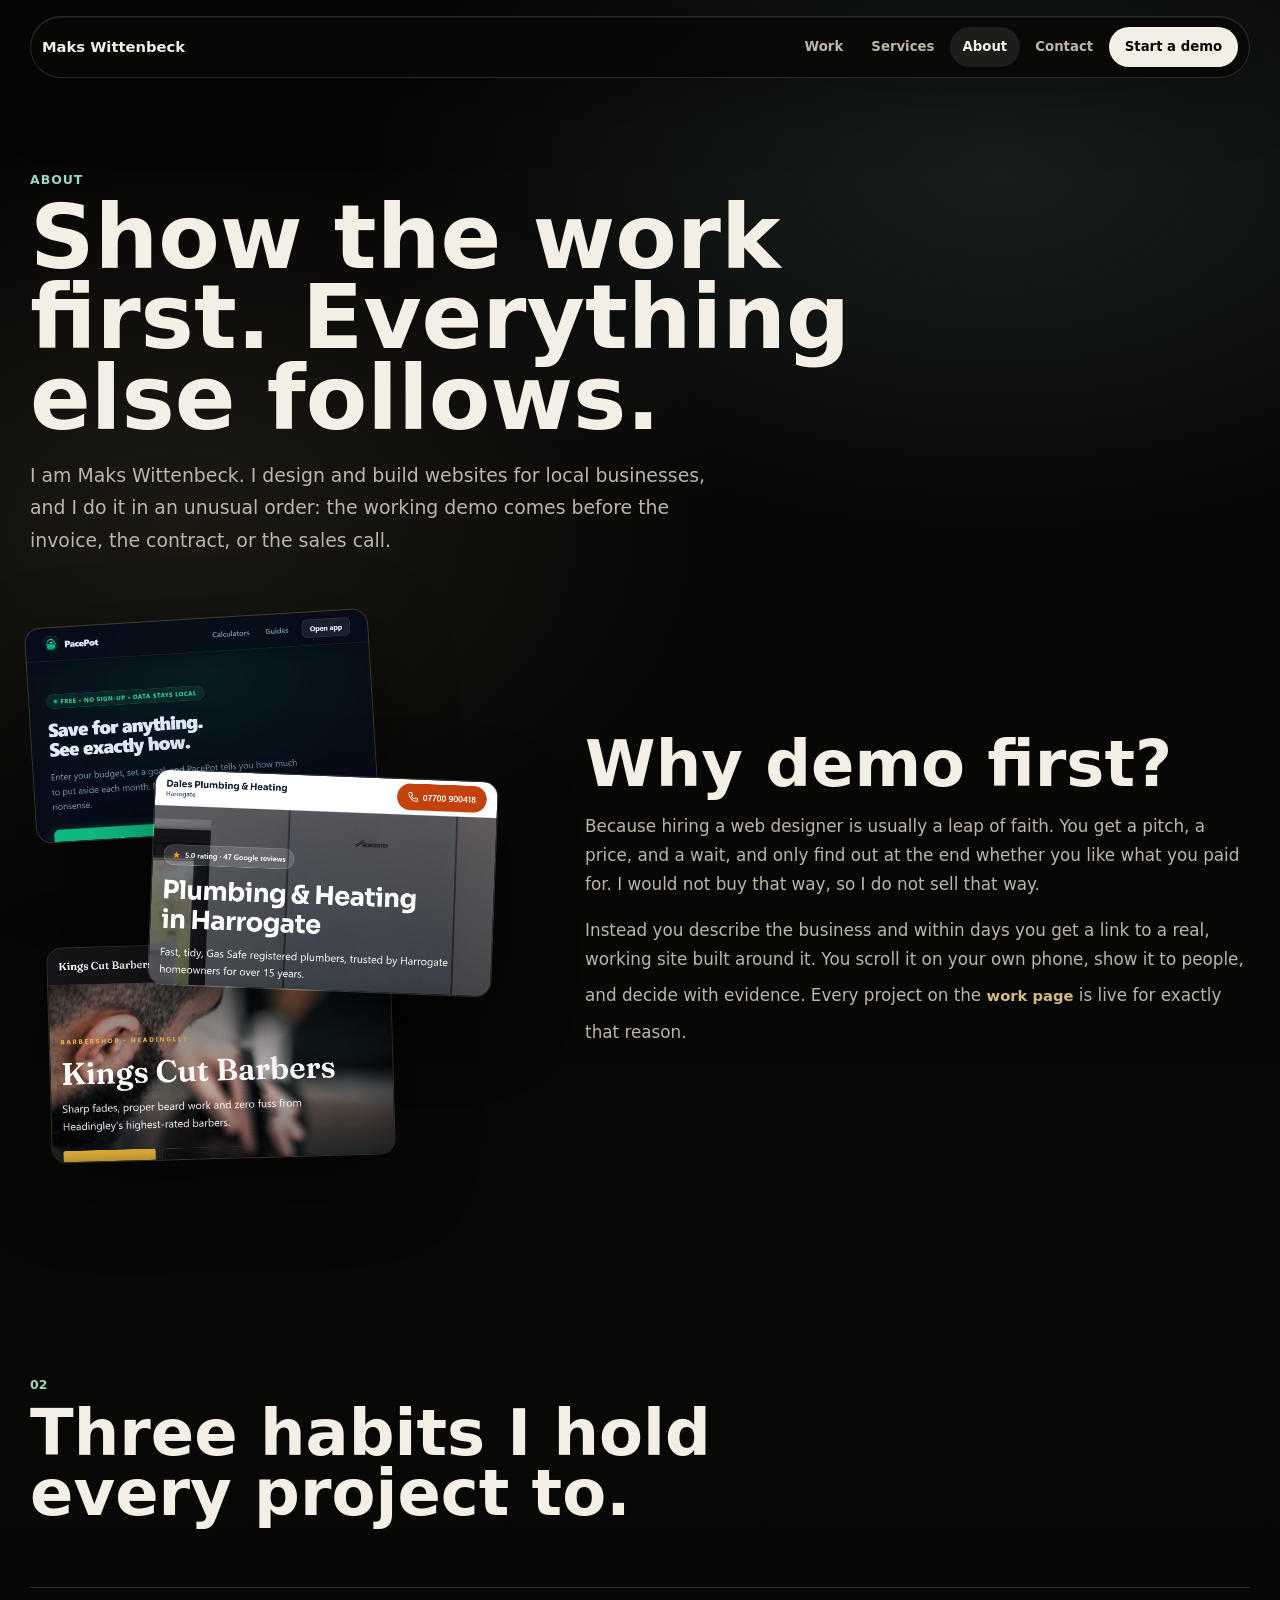
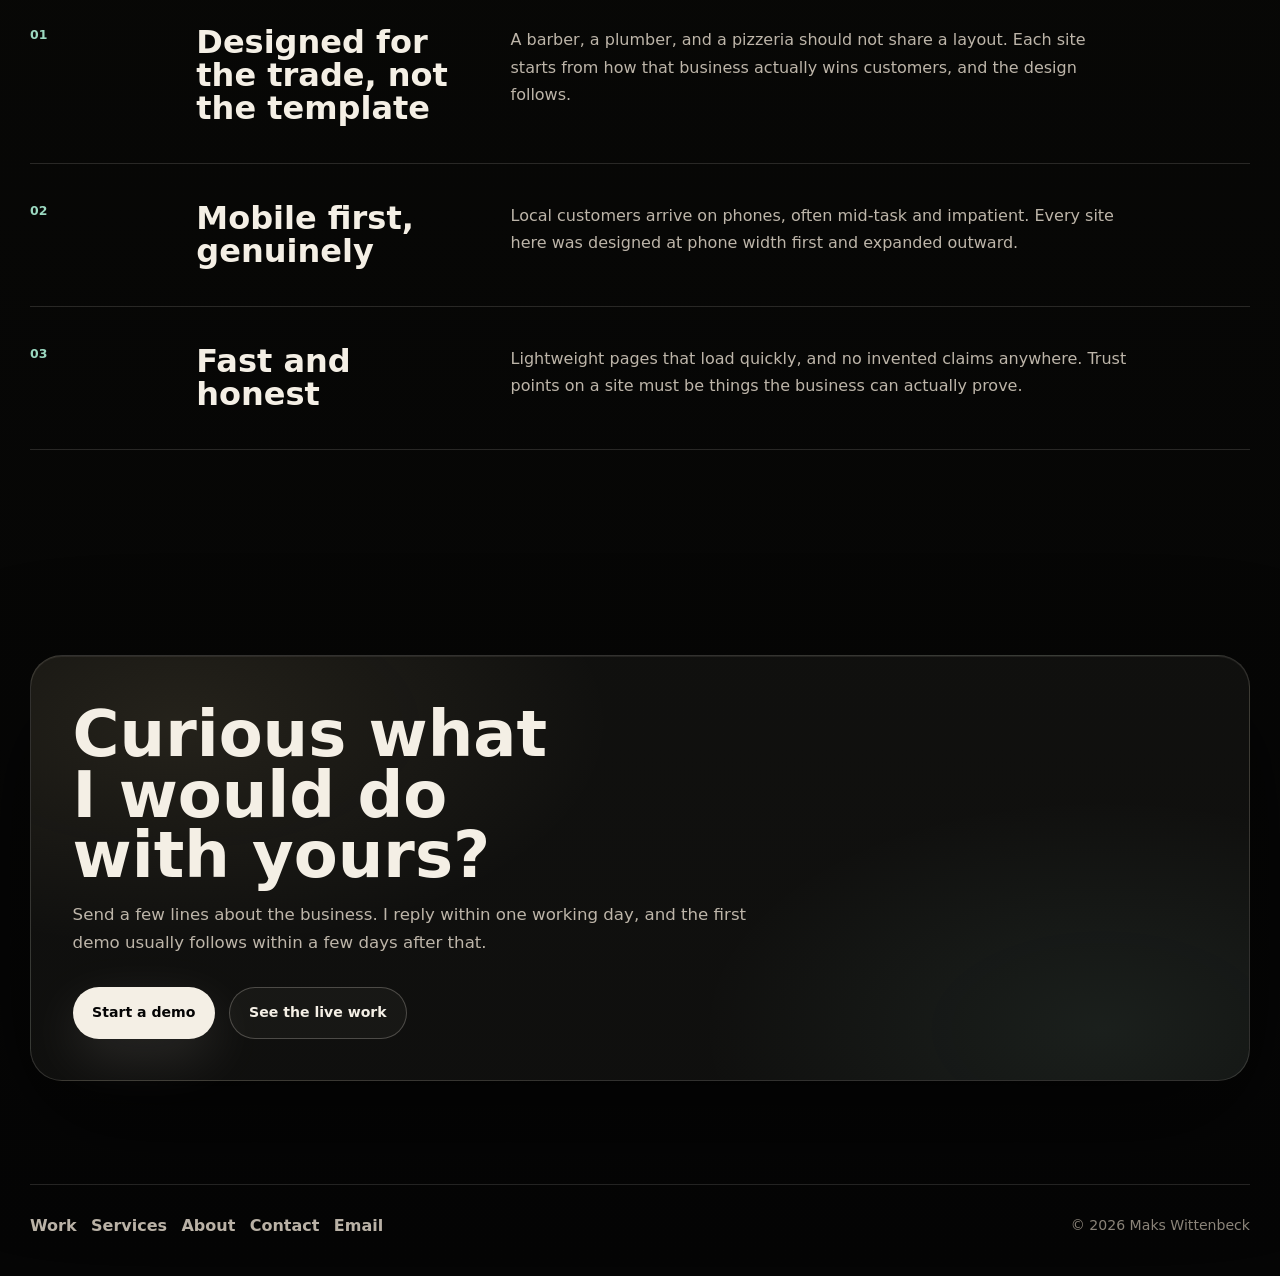
==== about/index.html @ 297b9ea6 "Real form backend, PNG social card, 404 page, LCP fix, safe demo numbers - Contact form posts via Fo" ====
<!DOCTYPE html>
<html lang="en">
  <head>
    <meta charset="UTF-8" />
    <meta name="viewport" content="width=device-width, initial-scale=1.0" />
    <title>About | Maks Wittenbeck</title>
    <meta
      name="description"
      content="Maks Wittenbeck designs and builds websites for local businesses, demo first. Judge finished work, not a pitch."
    />
    <link rel="canonical" href="https://portfolio-mw-h6pl.vercel.app/about/" />
    <meta property="og:title" content="About | Maks Wittenbeck" />
    <meta property="og:description" content="Web designer for local businesses. Demo first: judge finished work, not a pitch." />
    <meta property="og:type" content="website" />
    <meta property="og:url" content="https://portfolio-mw-h6pl.vercel.app/about/" />
    <meta property="og:image" content="https://portfolio-mw-h6pl.vercel.app/assets/social-preview.png" />
    <meta name="twitter:card" content="summary_large_image" />
    <meta name="theme-color" content="#060606" />
    <link rel="icon" href="/assets/favicon.svg" type="image/svg+xml" />
    <link rel="stylesheet" href="/styles.css" />
  </head>
  <body>
    <a class="skip-link" href="#main">Skip to content</a>
    <div class="spotlight" aria-hidden="true"></div>

    <header class="site-header">
      <nav class="nav-shell" aria-label="Primary navigation">
        <a class="brand" href="/" aria-label="Maks Wittenbeck home">
          <span>Maks Wittenbeck</span>
        </a>

        <button class="menu-toggle" type="button" aria-expanded="false" aria-controls="nav-links">
          <span class="menu-toggle__line"></span>
          <span class="menu-toggle__line"></span>
          <span class="sr-only">Toggle navigation</span>
        </button>

        <div class="nav-links" id="nav-links">
          <a href="/work/">Work</a>
          <a href="/services/">Services</a>
          <a href="/about/" aria-current="page">About</a>
          <a href="/contact/">Contact</a>
          <a class="nav-cta" href="/contact/">Start a demo</a>
        </div>
      </nav>
    </header>

    <main id="main">
      <section class="section page-hero">
        <span class="eyebrow">About</span>
        <h1>Show the work first. Everything else follows.</h1>
        <p>
          I am Maks Wittenbeck. I design and build websites for local businesses, and I do
          it in an unusual order: the working demo comes before the invoice, the contract,
          or the sales call.
        </p>
      </section>

      <section class="section about-section" style="padding-top:0">
        <div class="about-collage reveal" aria-hidden="true">
          <img src="/assets/shot-pacepot.jpg" alt="" width="1280" height="800" />
          <img src="/assets/shot-plumbing.jpg" alt="" width="1280" height="800" />
          <img src="/assets/shot-barber.jpg" alt="" width="1280" height="800" />
        </div>
        <div class="about-copy reveal">
          <h2>Why demo first?</h2>
          <p>
            Because hiring a web designer is usually a leap of faith. You get a pitch, a
            price, and a wait, and only find out at the end whether you like what you paid
            for. I would not buy that way, so I do not sell that way.
          </p>
          <p>
            Instead you describe the business and within days you get a link to a real,
            working site built around it. You scroll it on your own phone, show it to
            people, and decide with evidence. Every project on the
            <a class="project-link" style="margin-top:0;display:inline-flex" href="/work/">work page</a>
            is live for exactly that reason.
          </p>
        </div>
      </section>

      <section class="section" aria-label="How I work">
        <div class="section-heading reveal">
          <span class="section-index">02</span>
          <h2>Three habits I hold every project to.</h2>
        </div>
        <div class="process-list">
          <article class="process-step reveal">
            <span>01</span>
            <h3>Designed for the trade, not the template</h3>
            <p>A barber, a plumber, and a pizzeria should not share a layout. Each site starts from how that business actually wins customers, and the design follows.</p>
          </article>
          <article class="process-step reveal">
            <span>02</span>
            <h3>Mobile first, genuinely</h3>
            <p>Local customers arrive on phones, often mid-task and impatient. Every site here was designed at phone width first and expanded outward.</p>
          </article>
          <article class="process-step reveal">
            <span>03</span>
            <h3>Fast and honest</h3>
            <p>Lightweight pages that load quickly, and no invented claims anywhere. Trust points on a site must be things the business can actually prove.</p>
          </article>
        </div>
      </section>

      <section class="section contact-section" aria-label="Contact call to action">
        <div class="contact-panel contact-panel--simple reveal">
          <div>
            <h2>Curious what I would do with yours?</h2>
            <p>
              Send a few lines about the business. I reply within one working day, and the
              first demo usually follows within a few days after that.
            </p>
            <div class="hero__actions">
              <a class="button button--primary" href="/contact/">Start a demo</a>
              <a class="button button--ghost" href="/work/">See the live work</a>
            </div>
          </div>
        </div>
      </section>
    </main>

    <footer class="site-footer site-footer--slim">
      <nav class="footer-links" aria-label="Footer">
        <a href="/work/">Work</a>
        <a href="/services/">Services</a>
        <a href="/about/">About</a>
        <a href="/contact/">Contact</a>
        <a href="mailto:mwittenbeck04@gmail.com">Email</a>
      </nav>
      <p class="copyright">&copy; <span id="year"></span> Maks Wittenbeck</p>
    </footer>

    <script src="/script.js"></script>
  </body>
</html>
---- styles.css ----
:root {
  --bg: #050505;
  --bg-soft: #0d0d0b;
  --ink: #f4efe5;
  --muted: #bdb5a9;
  --soft: #8d867b;
  --line: rgba(244, 239, 229, 0.14);
  --line-strong: rgba(244, 239, 229, 0.24);
  --surface: rgba(244, 239, 229, 0.055);
  --surface-strong: rgba(244, 239, 229, 0.09);
  --champagne: #d5bc86;
  --mint: #9bd8c0;
  --sage: #6f8b76;
  --smoke: #191918;
  --shadow: 0 42px 120px rgba(0, 0, 0, 0.55);
  --radius: 8px;
  --radius-lg: 26px;
  --max: 1220px;
}

* {
  box-sizing: border-box;
}

html {
  scroll-behavior: smooth;
  background: #050505;
}

body {
  margin: 0;
  min-width: 320px;
  overflow-x: hidden;
  background:
    radial-gradient(900px 520px at 78% 6%, rgba(155, 216, 192, 0.12), transparent 72%),
    radial-gradient(760px 520px at 14% 18%, rgba(213, 188, 134, 0.1), transparent 72%),
    linear-gradient(180deg, #050505 0%, #080806 44%, #050505 100%);
  background-color: #050505;
  color: var(--ink);
  font-family:
    Inter, ui-sans-serif, system-ui, -apple-system, BlinkMacSystemFont, "Segoe UI", sans-serif;
  line-height: 1.5;
}

body.nav-open {
  overflow: hidden;
}

body::before {
  content: "";
  position: fixed;
  inset: 0;
  z-index: -4;
  pointer-events: none;
  background:
    linear-gradient(90deg, rgba(244, 239, 229, 0.035) 1px, transparent 1px),
    linear-gradient(rgba(244, 239, 229, 0.025) 1px, transparent 1px);
  background-size: 72px 72px;
  mask-image: linear-gradient(to bottom, black, transparent 76%);
  opacity: 0.28;
}

body::after {
  content: "";
  position: fixed;
  inset: 0;
  z-index: -3;
  pointer-events: none;
  background:
    linear-gradient(120deg, transparent 0%, rgba(244, 239, 229, 0.055) 42%, transparent 55%),
    radial-gradient(420px 180px at 50% 0%, rgba(244, 239, 229, 0.055), transparent 70%);
  opacity: 0.48;
}

a {
  color: inherit;
  text-decoration: none;
}

button,
input,
select,
textarea {
  font: inherit;
}

img,
svg {
  max-width: 100%;
}

::selection {
  background: rgba(213, 188, 134, 0.38);
  color: var(--ink);
}

.sr-only,
.skip-link {
  position: absolute;
  width: 1px;
  height: 1px;
  overflow: hidden;
  clip: rect(0, 0, 0, 0);
}

.skip-link:focus {
  top: 1rem;
  left: 1rem;
  width: auto;
  height: auto;
  clip: auto;
  z-index: 20;
  padding: 0.7rem 1rem;
  border-radius: var(--radius);
  background: var(--ink);
  color: var(--bg);
}

.spotlight {
  position: fixed;
  inset: 0;
  z-index: -2;
  pointer-events: none;
  background:
    radial-gradient(circle at var(--x, 50%) var(--y, 20%), rgba(213, 188, 134, 0.07), transparent 18rem),
    radial-gradient(circle at var(--x, 50%) var(--y, 20%), rgba(155, 216, 192, 0.055), transparent 28rem);
  opacity: 0.82;
}

.ambient-field {
  position: fixed;
  inset: 0;
  pointer-events: none;
  z-index: -1;
  overflow: hidden;
}

.ambient-line,
.ambient-disc {
  position: absolute;
  display: block;
  transform: translate3d(0, var(--float-y, 0px), 0) rotate(var(--float-r, 0deg));
  will-change: transform;
}

.ambient-line {
  height: 1px;
  background: linear-gradient(90deg, transparent, rgba(244, 239, 229, 0.32), transparent);
  box-shadow: 0 0 24px rgba(213, 188, 134, 0.16);
  opacity: 0.5;
}

.ambient-line--one {
  width: 420px;
  right: 6vw;
  top: 24vh;
}

.ambient-line--two {
  width: 300px;
  left: 8vw;
  top: 68vh;
}

.ambient-disc {
  width: 220px;
  height: 220px;
  right: 10vw;
  top: 78vh;
  border: 1px solid rgba(244, 239, 229, 0.16);
  border-radius: 50%;
  background: radial-gradient(circle at 38% 30%, rgba(155, 216, 192, 0.08), transparent 56%);
  opacity: 0.44;
}

.site-header {
  position: sticky;
  top: 0;
  z-index: 10;
  padding: 1rem;
}

.nav-shell {
  width: min(var(--max), calc(100vw - 2rem));
  min-height: 62px;
  display: flex;
  align-items: center;
  justify-content: space-between;
  gap: 1rem;
  margin: 0 auto;
  padding: 0.62rem 0.68rem;
  border: 1px solid rgba(244, 239, 229, 0.14);
  border-radius: 999px;
  background: rgba(8, 8, 6, 0.92);
  box-shadow: 0 18px 70px rgba(0, 0, 0, 0.32), inset 0 1px 0 rgba(244, 239, 229, 0.08);
}

.brand {
  display: inline-flex;
  align-items: center;
  gap: 0.74rem;
  font-size: 0.92rem;
  font-weight: 760;
  white-space: nowrap;
}

.nav-links {
  display: flex;
  align-items: center;
  gap: 0.2rem;
}

.nav-links a {
  min-height: 40px;
  display: inline-flex;
  align-items: center;
  justify-content: center;
  padding: 0.5rem 0.78rem;
  border-radius: 999px;
  color: var(--muted);
  font-size: 0.83rem;
  font-weight: 720;
  transition: color 180ms ease, background 180ms ease, transform 180ms ease;
}

.nav-links a:hover,
.nav-links a:focus-visible {
  color: var(--ink);
  background: rgba(244, 239, 229, 0.07);
}

.nav-links a[aria-current="page"] {
  color: var(--ink);
  background: rgba(244, 239, 229, 0.09);
}

.nav-links .nav-cta {
  padding-inline: 1rem;
  color: #080806;
  background: var(--ink);
}

.nav-links .nav-cta:hover,
.nav-links .nav-cta:focus-visible {
  color: #080806;
  background: var(--mint);
  transform: translateY(-1px);
}

.menu-toggle {
  display: none;
  width: 44px;
  height: 44px;
  border: 1px solid var(--line);
  border-radius: 50%;
  background: rgba(244, 239, 229, 0.06);
  color: var(--ink);
  cursor: pointer;
}

.menu-toggle__line {
  display: block;
  width: 17px;
  height: 2px;
  margin: 4px auto;
  border-radius: 999px;
  background: currentColor;
  transition: transform 200ms ease;
}

.section {
  width: min(var(--max), calc(100vw - 2rem));
  margin: 0 auto;
  padding: clamp(5rem, 8vw, 8.8rem) 0;
}

.hero {
  min-height: calc(100vh - 88px);
  display: grid;
  grid-template-columns: minmax(0, 1.08fr) minmax(320px, 0.72fr);
  align-items: center;
  gap: clamp(3rem, 7vw, 7rem);
  padding-top: 4rem;
  padding-bottom: 5.8rem;
}

.hero-badge {
  display: inline-flex;
  align-items: center;
  gap: 0.55rem;
  margin: 0 0 1.4rem;
  padding: 0.45rem 0.9rem;
  border: 1px solid var(--line-strong);
  border-radius: 999px;
  background: rgba(244, 239, 229, 0.045);
  color: var(--muted);
  font-size: 0.8rem;
  font-weight: 760;
}

.live-dot {
  width: 8px;
  height: 8px;
  flex: 0 0 auto;
  border-radius: 50%;
  background: var(--mint);
  box-shadow: 0 0 0 0 rgba(155, 216, 192, 0.5);
  animation: live-pulse 2.4s ease-out infinite;
}

@keyframes live-pulse {
  0% {
    box-shadow: 0 0 0 0 rgba(155, 216, 192, 0.5);
  }
  70% {
    box-shadow: 0 0 0 9px rgba(155, 216, 192, 0);
  }
  100% {
    box-shadow: 0 0 0 0 rgba(155, 216, 192, 0);
  }
}

.hero-meta {
  display: flex;
  flex-wrap: wrap;
  gap: 0.5rem 1.6rem;
  margin: 2.1rem 0 0;
  padding: 0;
  list-style: none;
}

.hero-meta li {
  position: relative;
  padding-left: 1.05rem;
  color: var(--soft);
  font-size: 0.86rem;
  font-weight: 720;
}

.hero-meta li::before {
  content: "";
  position: absolute;
  left: 0;
  top: 0.42em;
  width: 7px;
  height: 7px;
  border-radius: 50%;
  background: var(--champagne);
  opacity: 0.85;
}

.hero__copy h1 {
  max-width: 930px;
  margin: 0;
  font-size: clamp(4rem, 9.2vw, 10.6rem);
  line-height: 0.86;
  letter-spacing: 0;
  font-weight: 820;
  text-wrap: balance;
}

.hero__copy p {
  max-width: 620px;
  margin: 1.6rem 0 0;
  color: var(--muted);
  font-size: clamp(1rem, 1.6vw, 1.24rem);
  line-height: 1.68;
}

.hero__actions {
  display: flex;
  flex-wrap: wrap;
  gap: 0.85rem;
  margin-top: 2.2rem;
}

.button {
  min-height: 52px;
  display: inline-flex;
  align-items: center;
  justify-content: center;
  border: 0;
  border-radius: 999px;
  padding: 0.88rem 1.22rem;
  font-size: 0.88rem;
  font-weight: 820;
  cursor: pointer;
  transition: transform 180ms ease, background 180ms ease, border-color 180ms ease, box-shadow 180ms ease;
}

.button:hover,
.button:focus-visible {
  transform: translateY(-2px);
}

.button--primary {
  background: var(--ink);
  color: var(--bg);
  box-shadow: 0 18px 54px rgba(244, 239, 229, 0.12);
}

.button--primary:hover,
.button--primary:focus-visible {
  background: var(--mint);
  box-shadow: 0 24px 70px rgba(155, 216, 192, 0.14);
}

.button--ghost {
  border: 1px solid var(--line-strong);
  background: rgba(244, 239, 229, 0.035);
  color: var(--ink);
}

.button--ghost:hover,
.button--ghost:focus-visible {
  border-color: rgba(213, 188, 134, 0.48);
  background: rgba(244, 239, 229, 0.07);
}

.hero-art {
  position: relative;
  min-height: 620px;
}

.hero-art::before {
  content: "";
  position: absolute;
  inset: 10% 0 5% 10%;
  border: 1px solid rgba(244, 239, 229, 0.14);
  border-radius: 50%;
  background:
    radial-gradient(circle at 42% 34%, rgba(244, 239, 229, 0.11), transparent 25%),
    radial-gradient(circle at 66% 72%, rgba(155, 216, 192, 0.12), transparent 34%);
  box-shadow: inset 0 1px 0 rgba(244, 239, 229, 0.08), 0 36px 120px rgba(0, 0, 0, 0.42);
}

.hero-art__panel,
.hero-art__frame,
.hero-art__note {
  position: absolute;
  border: 1px solid rgba(244, 239, 229, 0.16);
  background:
    linear-gradient(145deg, rgba(244, 239, 229, 0.105), rgba(244, 239, 229, 0.035)),
    rgba(8, 8, 6, 0.88);
  box-shadow: var(--shadow), inset 0 1px 0 rgba(244, 239, 229, 0.09);
  transform: translate3d(0, var(--float-y, 0px), 0) rotate(var(--float-r, 0deg));
  will-change: transform;
}

.hero-art__panel--main {
  z-index: 2;
  top: 14%;
  left: 0;
  width: min(82%, 430px);
  min-height: 300px;
  display: grid;
  align-content: end;
  border-radius: 28px;
  padding: 1.4rem;
}

.hero-art__panel--main span {
  position: absolute;
  top: 1.25rem;
  left: 1.25rem;
  width: 56%;
  height: 12px;
  border-radius: 999px;
  background: linear-gradient(90deg, var(--champagne), var(--mint), transparent);
}

.hero-art__panel--main strong {
  max-width: 280px;
  font-size: 2.1rem;
  line-height: 1;
}

.hero-art__panel--main p {
  max-width: 310px;
  margin: 0.85rem 0 0;
  color: var(--muted);
  font-size: 0.94rem;
}

.hero-art__frame {
  right: 0;
  bottom: 10%;
  width: min(74%, 360px);
  min-height: 330px;
  display: grid;
  grid-template-columns: 0.8fr 1.2fr;
  gap: 0.8rem;
  border-radius: 30px;
  padding: 0.9rem;
}

.hero-art__frame div {
  border-radius: 18px;
  background: rgba(244, 239, 229, 0.1);
}

.hero-art__frame div:first-child {
  grid-row: span 2;
  background: linear-gradient(160deg, rgba(213, 188, 134, 0.5), rgba(244, 239, 229, 0.08));
}

.hero-art__frame div:nth-child(2) {
  background: linear-gradient(150deg, rgba(155, 216, 192, 0.45), rgba(244, 239, 229, 0.08));
}

.hero-art__note {
  z-index: 2;
  right: 2%;
  top: 24%;
  display: grid;
  gap: 0.1rem;
  border-radius: 18px;
  padding: 0.9rem 1rem;
}

.hero-art__note span {
  color: var(--muted);
  font-size: 0.72rem;
  font-weight: 800;
  text-transform: uppercase;
}

.hero-art__note strong {
  font-size: 1.18rem;
  line-height: 1;
}

.statement {
  display: grid;
  grid-template-columns: 0.22fr 1fr;
  gap: clamp(1.5rem, 5vw, 5rem);
  border-top: 1px solid var(--line);
  border-bottom: 1px solid var(--line);
}

.statement__number,
.section-index {
  color: var(--mint);
  font-size: 0.78rem;
  font-weight: 860;
}

.statement__copy h2 {
  max-width: 960px;
  margin: 0;
  font-size: clamp(2.6rem, 5.8vw, 6.8rem);
  line-height: 0.92;
  letter-spacing: 0;
  font-weight: 820;
  text-wrap: balance;
}

.statement__copy p {
  max-width: 720px;
  margin: 1.5rem 0 0;
  color: var(--muted);
  font-size: clamp(1rem, 1.5vw, 1.18rem);
  line-height: 1.72;
}

.section-heading {
  max-width: 850px;
  margin-bottom: clamp(2.5rem, 5vw, 4.6rem);
}

.section-heading h2,
.about-copy h2,
.contact-panel h2 {
  margin: 0.45rem 0 0;
  font-size: clamp(2.4rem, 5vw, 5.8rem);
  line-height: 0.94;
  letter-spacing: 0;
  font-weight: 810;
  text-wrap: balance;
}

.section-heading p,
.contact-panel p {
  max-width: 680px;
  margin: 1rem 0 0;
  color: var(--muted);
  font-size: 1.04rem;
  line-height: 1.72;
}

.project-list {
  display: grid;
  gap: 1rem;
}

.project-row {
  position: relative;
  display: grid;
  grid-template-columns: minmax(280px, 0.58fr) minmax(0, 1fr);
  gap: clamp(1.2rem, 4vw, 3.2rem);
  align-items: center;
  min-height: 330px;
  overflow: hidden;
  border-top: 1px solid var(--line);
  padding: clamp(1rem, 2vw, 1.4rem) 0;
  transition: transform 220ms ease, border-color 220ms ease;
}

.project-row:last-child {
  border-bottom: 1px solid var(--line);
}

.project-row::after {
  content: "";
  position: absolute;
  inset: 0;
  z-index: -1;
  background: radial-gradient(circle at var(--card-x, 50%) var(--card-y, 50%), rgba(213, 188, 134, 0.08), transparent 18rem);
  opacity: 0;
  transition: opacity 220ms ease;
}

.project-row:hover {
  border-color: var(--line-strong);
}

.project-row:hover::after {
  opacity: 1;
}

.project-media {
  display: block;
  aspect-ratio: 16 / 10;
  overflow: hidden;
  border: 1px solid rgba(244, 239, 229, 0.13);
  border-radius: 24px;
  background: var(--smoke);
  box-shadow: 0 26px 80px rgba(0, 0, 0, 0.34), inset 0 1px 0 rgba(244, 239, 229, 0.08);
}

.project-media img {
  display: block;
  width: 100%;
  height: 100%;
  object-fit: cover;
  transition: transform 380ms ease, filter 380ms ease;
}

.project-row:hover .project-media img {
  transform: scale(1.025);
  filter: saturate(1.05) contrast(1.03);
}

.project-copy {
  max-width: 680px;
}

.project-type {
  margin: 0;
  color: var(--accent, var(--champagne));
  font-size: 0.78rem;
  font-weight: 880;
  text-transform: uppercase;
}

.project-copy h3 {
  margin: 0.45rem 0 0;
  font-size: clamp(2rem, 4.5vw, 5.4rem);
  line-height: 0.94;
  letter-spacing: 0;
  font-weight: 800;
}

.project-copy p:not(.project-type) {
  max-width: 560px;
  margin: 1rem 0 0;
  color: var(--muted);
  font-size: 1.02rem;
  line-height: 1.66;
}

.tag-row {
  display: flex;
  flex-wrap: wrap;
  gap: 0.48rem;
  margin-top: 1.2rem;
}

.tag-row span {
  border: 1px solid rgba(244, 239, 229, 0.14);
  border-radius: 999px;
  padding: 0.38rem 0.62rem;
  color: #ddd5c7;
  background: rgba(244, 239, 229, 0.045);
  font-size: 0.75rem;
  font-weight: 760;
}

.tag-row .tag-live {
  border-color: rgba(155, 216, 192, 0.4);
  color: var(--mint);
  background: rgba(155, 216, 192, 0.08);
}

.project-link {
  display: inline-flex;
  align-items: center;
  gap: 0.3rem;
  min-height: 44px;
  margin-top: 0.9rem;
  color: var(--champagne);
  font-size: 0.92rem;
  font-weight: 800;
  transition: color 180ms ease;
}

.project-link:hover,
.project-link:focus-visible {
  color: var(--mint);
}

.work-cta {
  display: flex;
  flex-wrap: wrap;
  align-items: center;
  justify-content: space-between;
  gap: 1.2rem;
  margin-top: clamp(2rem, 4vw, 3.4rem);
  padding: clamp(1.3rem, 3vw, 2rem);
  border: 1px solid rgba(213, 188, 134, 0.3);
  border-radius: var(--radius-lg);
  background:
    radial-gradient(520px 240px at 14% 20%, rgba(213, 188, 134, 0.1), transparent 70%),
    rgba(244, 239, 229, 0.04);
}

.work-cta p {
  margin: 0;
  font-size: clamp(1.2rem, 2.4vw, 1.7rem);
  font-weight: 780;
  text-wrap: balance;
}

.service-section,
.faq-section {
  border-top: 1px solid var(--line);
}

.service-editorial {
  display: grid;
  grid-template-columns: repeat(4, minmax(0, 1fr));
  border-top: 1px solid var(--line);
  border-left: 1px solid var(--line);
}

.service-item {
  min-height: 330px;
  display: flex;
  flex-direction: column;
  justify-content: space-between;
  border-right: 1px solid var(--line);
  border-bottom: 1px solid var(--line);
  padding: 1.25rem;
  background: linear-gradient(180deg, rgba(244, 239, 229, 0.045), rgba(244, 239, 229, 0.012));
}

.service-item span,
.process-step span {
  color: var(--mint);
  font-size: 0.78rem;
  font-weight: 860;
}

.service-item h3 {
  margin: auto 0 0;
  font-size: clamp(1.4rem, 2.4vw, 2.2rem);
  line-height: 1;
}

.service-item p {
  margin: 1rem 0 0;
  color: var(--muted);
  font-size: 0.95rem;
  line-height: 1.62;
}

.process-list {
  display: grid;
  gap: 0;
  border-top: 1px solid var(--line);
}

.process-step {
  display: grid;
  grid-template-columns: 0.16fr 0.36fr 1fr;
  gap: clamp(1rem, 4vw, 3rem);
  align-items: start;
  border-bottom: 1px solid var(--line);
  padding: clamp(1.4rem, 3.5vw, 2.4rem) 0;
}

.process-step h3 {
  margin: 0;
  font-size: clamp(1.45rem, 2.5vw, 2.6rem);
  line-height: 1.02;
}

.process-step p {
  max-width: 620px;
  margin: 0;
  color: var(--muted);
  font-size: 1rem;
  line-height: 1.7;
}

.about-section {
  display: grid;
  grid-template-columns: 0.7fr 1fr;
  gap: clamp(2rem, 7vw, 6rem);
  align-items: center;
}

.about-collage {
  position: relative;
  min-height: 560px;
}

.about-collage img {
  position: absolute;
  width: 74%;
  height: auto;
  border: 1px solid rgba(244, 239, 229, 0.18);
  border-radius: 16px;
  box-shadow: 0 26px 80px rgba(0, 0, 0, 0.45);
}

.about-collage img:nth-child(1) {
  top: 2%;
  left: 0;
  transform: rotate(-3.5deg);
}

.about-collage img:nth-child(2) {
  top: 30%;
  right: 0;
  transform: rotate(2.2deg);
  z-index: 1;
}

.about-collage img:nth-child(3) {
  top: 60%;
  left: 4%;
  transform: rotate(-1.6deg);
}

.about-copy p {
  max-width: 690px;
  margin: 1.1rem 0 0;
  color: var(--muted);
  font-size: 1.05rem;
  line-height: 1.72;
}

.faq-list {
  display: grid;
  border-top: 1px solid var(--line);
}

.faq-list details {
  border-bottom: 1px solid var(--line);
  padding: 1.35rem 0;
}

.faq-list summary {
  display: flex;
  align-items: center;
  justify-content: space-between;
  gap: 1rem;
  color: var(--ink);
  font-size: clamp(1.15rem, 2vw, 1.8rem);
  font-weight: 760;
  cursor: pointer;
  list-style: none;
}

.faq-list summary::-webkit-details-marker {
  display: none;
}

.faq-list summary::after {
  content: "+";
  width: 34px;
  height: 34px;
  display: grid;
  flex: 0 0 auto;
  place-items: center;
  border: 1px solid var(--line);
  border-radius: 50%;
  color: var(--mint);
}

.faq-list details[open] summary::after {
  content: "-";
}

.faq-list p {
  max-width: 720px;
  margin: 1rem 0 0;
  color: var(--muted);
  font-size: 1rem;
  line-height: 1.68;
}

.contact-panel {
  display: grid;
  grid-template-columns: minmax(0, 0.78fr) minmax(320px, 1fr);
  gap: clamp(1.5rem, 5vw, 4rem);
  align-items: start;
  border: 1px solid rgba(244, 239, 229, 0.15);
  border-radius: 32px;
  padding: clamp(1.1rem, 4vw, 2.6rem);
  background:
    radial-gradient(620px 320px at 12% 16%, rgba(213, 188, 134, 0.1), transparent 70%),
    radial-gradient(560px 320px at 88% 88%, rgba(155, 216, 192, 0.08), transparent 72%),
    rgba(244, 239, 229, 0.045);
  box-shadow: var(--shadow), inset 0 1px 0 rgba(244, 239, 229, 0.08);
}

.contact-panel--simple {
  grid-template-columns: 1fr;
}

.contact-panel--simple > div {
  max-width: 720px;
}

.contact-panel .hero__actions {
  margin-top: 1.8rem;
}

.contact-mail {
  display: inline-flex;
  margin-top: 1.35rem;
  color: var(--champagne);
  font-size: 1rem;
  font-weight: 840;
}

.contact-form {
  display: grid;
  grid-template-columns: repeat(2, minmax(0, 1fr));
  gap: 1rem;
}

.form-row {
  display: grid;
  gap: 0.42rem;
}

.form-row--full,
.form-note,
.form-submit {
  grid-column: 1 / -1;
}

label {
  color: #e7dfd0;
  font-size: 0.78rem;
  font-weight: 820;
  text-transform: uppercase;
}

input,
select,
textarea {
  width: 100%;
  border: 1px solid rgba(244, 239, 229, 0.15);
  border-radius: 14px;
  background: rgba(5, 5, 5, 0.66);
  color: var(--ink);
  padding: 0.94rem 0.95rem;
  outline: none;
  transition: border-color 180ms ease, box-shadow 180ms ease, background 180ms ease;
}

textarea {
  resize: vertical;
}

input:focus,
select:focus,
textarea:focus {
  border-color: rgba(213, 188, 134, 0.58);
  box-shadow: 0 0 0 4px rgba(213, 188, 134, 0.1);
  background: rgba(5, 5, 5, 0.88);
}

.form-note {
  margin: 0;
  color: var(--soft);
  font-size: 0.88rem;
}

.form-submit {
  width: fit-content;
  min-width: 170px;
}

.page-hero {
  padding-top: clamp(3rem, 6vw, 5.5rem);
  padding-bottom: clamp(2rem, 4vw, 3.4rem);
}

.page-hero h1 {
  max-width: 900px;
  margin: 0.45rem 0 0;
  font-size: clamp(3rem, 7vw, 7.6rem);
  line-height: 0.9;
  font-weight: 820;
  text-wrap: balance;
}

.page-hero p {
  max-width: 680px;
  margin: 1.3rem 0 0;
  color: var(--muted);
  font-size: clamp(1rem, 1.5vw, 1.18rem);
  line-height: 1.7;
}

.eyebrow {
  display: block;
  color: var(--accent, var(--mint));
  font-size: 0.78rem;
  font-weight: 860;
  text-transform: uppercase;
  letter-spacing: 0.08em;
}

.back-link {
  display: inline-flex;
  align-items: center;
  gap: 0.35rem;
  min-height: 44px;
  color: var(--muted);
  font-size: 0.88rem;
  font-weight: 760;
  transition: color 180ms ease;
}

.back-link:hover,
.back-link:focus-visible {
  color: var(--ink);
}

.case-meta {
  display: flex;
  flex-wrap: wrap;
  gap: 0.6rem 2.4rem;
  margin-top: clamp(1.6rem, 3vw, 2.6rem);
  padding-top: 1.4rem;
  border-top: 1px solid var(--line);
}

.case-meta div {
  display: grid;
  gap: 0.2rem;
}

.case-meta dt {
  color: var(--soft);
  font-size: 0.74rem;
  font-weight: 820;
  text-transform: uppercase;
}

.case-meta dd {
  margin: 0;
  color: var(--ink);
  font-size: 0.95rem;
  font-weight: 740;
}

.case-shot {
  display: block;
  overflow: hidden;
  border: 1px solid rgba(244, 239, 229, 0.15);
  border-radius: var(--radius-lg);
  background: var(--smoke);
  box-shadow: var(--shadow);
}

.case-shot img {
  display: block;
  width: 100%;
  height: auto;
}

.case-body {
  display: grid;
  grid-template-columns: 0.34fr 1fr;
  gap: clamp(1.2rem, 4vw, 3.5rem);
  border-top: 1px solid var(--line);
  padding: clamp(1.6rem, 3.5vw, 2.6rem) 0;
}

.case-body h2 {
  margin: 0;
  font-size: clamp(1.35rem, 2.4vw, 2rem);
  line-height: 1.05;
}

.case-body div p {
  max-width: 660px;
  margin: 0 0 1rem;
  color: var(--muted);
  font-size: 1.02rem;
  line-height: 1.72;
}

.case-body div p:last-child {
  margin-bottom: 0;
}

.case-body ul {
  max-width: 660px;
  margin: 0;
  padding-left: 1.2rem;
  color: var(--muted);
  font-size: 1.02rem;
  line-height: 1.72;
}

.case-body li + li {
  margin-top: 0.45rem;
}

.case-cta {
  display: flex;
  flex-wrap: wrap;
  align-items: center;
  justify-content: space-between;
  gap: 1.2rem;
  border-top: 1px solid var(--line);
  padding-top: clamp(1.6rem, 3.5vw, 2.4rem);
}

.case-cta p {
  margin: 0;
  font-size: clamp(1.15rem, 2.2vw, 1.6rem);
  font-weight: 780;
  text-wrap: balance;
}

.section-link {
  display: inline-flex;
  align-items: center;
  gap: 0.35rem;
  min-height: 44px;
  margin-top: 1.4rem;
  color: var(--champagne);
  font-size: 0.95rem;
  font-weight: 800;
  transition: color 180ms ease;
}

.section-link:hover,
.section-link:focus-visible {
  color: var(--mint);
}

.site-footer {
  width: min(var(--max), calc(100vw - 2rem));
  display: grid;
  grid-template-columns: minmax(0, 1fr) auto;
  gap: 1.5rem;
  margin: 0 auto;
  padding: 2.2rem 0 3rem;
  border-top: 1px solid var(--line);
}

.site-footer p {
  max-width: 430px;
  margin: 0.9rem 0 0;
  color: var(--muted);
}

.footer-links {
  display: flex;
  flex-wrap: wrap;
  gap: 0.9rem;
  justify-content: flex-end;
}

.footer-links a {
  color: var(--muted);
  font-weight: 760;
}

.copyright {
  grid-column: 1 / -1;
  font-size: 0.88rem;
}

.site-footer--slim {
  display: flex;
  flex-wrap: wrap;
  align-items: center;
  justify-content: space-between;
  gap: 0.8rem 1.5rem;
  padding: 1.8rem 0 2.4rem;
}

.site-footer--slim .footer-links {
  justify-content: flex-start;
}

.site-footer--slim .copyright {
  margin: 0;
  color: var(--soft);
}

:focus-visible {
  outline: 3px solid rgba(213, 188, 134, 0.64);
  outline-offset: 4px;
}

.reveal {
  transition: opacity 560ms ease, transform 560ms ease;
}

.js .reveal {
  opacity: 0;
  transform: translateY(22px);
}

.js .reveal.is-visible {
  opacity: 1;
  transform: translateY(0);
}

@media (max-width: 1050px) {
  .hero,
  .about-section,
  .contact-panel {
    grid-template-columns: 1fr;
  }

  .hero-art {
    min-height: 500px;
  }

  .service-editorial {
    grid-template-columns: repeat(2, minmax(0, 1fr));
  }

  .project-row {
    grid-template-columns: minmax(220px, 0.7fr) minmax(0, 1fr);
  }
}

@media (max-width: 760px) {
  .ambient-field {
    display: none;
  }

  .site-header {
    padding: 0.7rem;
  }

  .nav-shell {
    width: min(var(--max), calc(100vw - 1.4rem));
    border-radius: 24px;
  }

  .menu-toggle {
    display: inline-block;
  }

  .nav-open .menu-toggle__line:first-child {
    transform: translateY(3px) rotate(45deg);
  }

  .nav-open .menu-toggle__line:nth-child(2) {
    transform: translateY(-3px) rotate(-45deg);
  }

  .nav-links {
    position: fixed;
    top: 82px;
    left: 0.7rem;
    right: 0.7rem;
    display: grid;
    gap: 0.35rem;
    padding: 0.8rem;
    border: 1px solid rgba(244, 239, 229, 0.16);
    border-radius: 22px;
    background: rgba(5, 5, 5, 0.97);
    box-shadow: var(--shadow);
    opacity: 0;
    transform: translateY(-12px);
    pointer-events: none;
    transition: opacity 200ms ease, transform 200ms ease;
  }

  .nav-open .nav-links {
    opacity: 1;
    transform: translateY(0);
    pointer-events: auto;
  }

  .nav-links a {
    justify-content: flex-start;
    min-height: 48px;
    padding-inline: 1rem;
  }

  .section {
    width: min(100% - 1.1rem, var(--max));
    padding: 5rem 0;
  }

  .hero {
    min-height: auto;
    gap: 2rem;
    padding-top: 4rem;
  }

  .hero__copy h1 {
    font-size: clamp(3.9rem, 17vw, 6rem);
  }

  .hero__actions,
  .button,
  .form-submit {
    width: 100%;
  }

  .hero-art {
    min-height: 420px;
  }

  .hero-art__panel--main {
    width: 86%;
    min-height: 255px;
  }

  .hero-art__frame {
    width: 76%;
    min-height: 250px;
  }

  .statement,
  .project-row,
  .process-step,
  .contact-form,
  .case-body,
  .site-footer {
    grid-template-columns: 1fr;
  }

  .project-row {
    min-height: auto;
  }

  .project-media {
    aspect-ratio: 16 / 9;
  }

  .service-editorial {
    grid-template-columns: 1fr;
  }

  .service-item {
    min-height: 230px;
  }

  .about-collage {
    min-height: 440px;
  }

  .contact-panel {
    border-radius: 24px;
  }

  .footer-links {
    justify-content: flex-start;
  }
}

@media (max-width: 430px) {
  .brand span:last-child {
    max-width: 150px;
    overflow: hidden;
    text-overflow: ellipsis;
  }

  .hero-art__note {
    right: 0;
    top: 18%;
  }

  .hero-art__panel--main strong {
    font-size: 1.65rem;
  }

  .section-heading h2,
  .about-copy h2,
  .contact-panel h2 {
    font-size: 2.55rem;
  }
}

@media (prefers-reduced-motion: reduce) {
  *,
  *::before,
  *::after {
    animation-duration: 0.01ms !important;
    animation-iteration-count: 1 !important;
    scroll-behavior: auto !important;
    transition-duration: 0.01ms !important;
  }

  .spotlight,
  .ambient-field {
    display: none;
  }
}
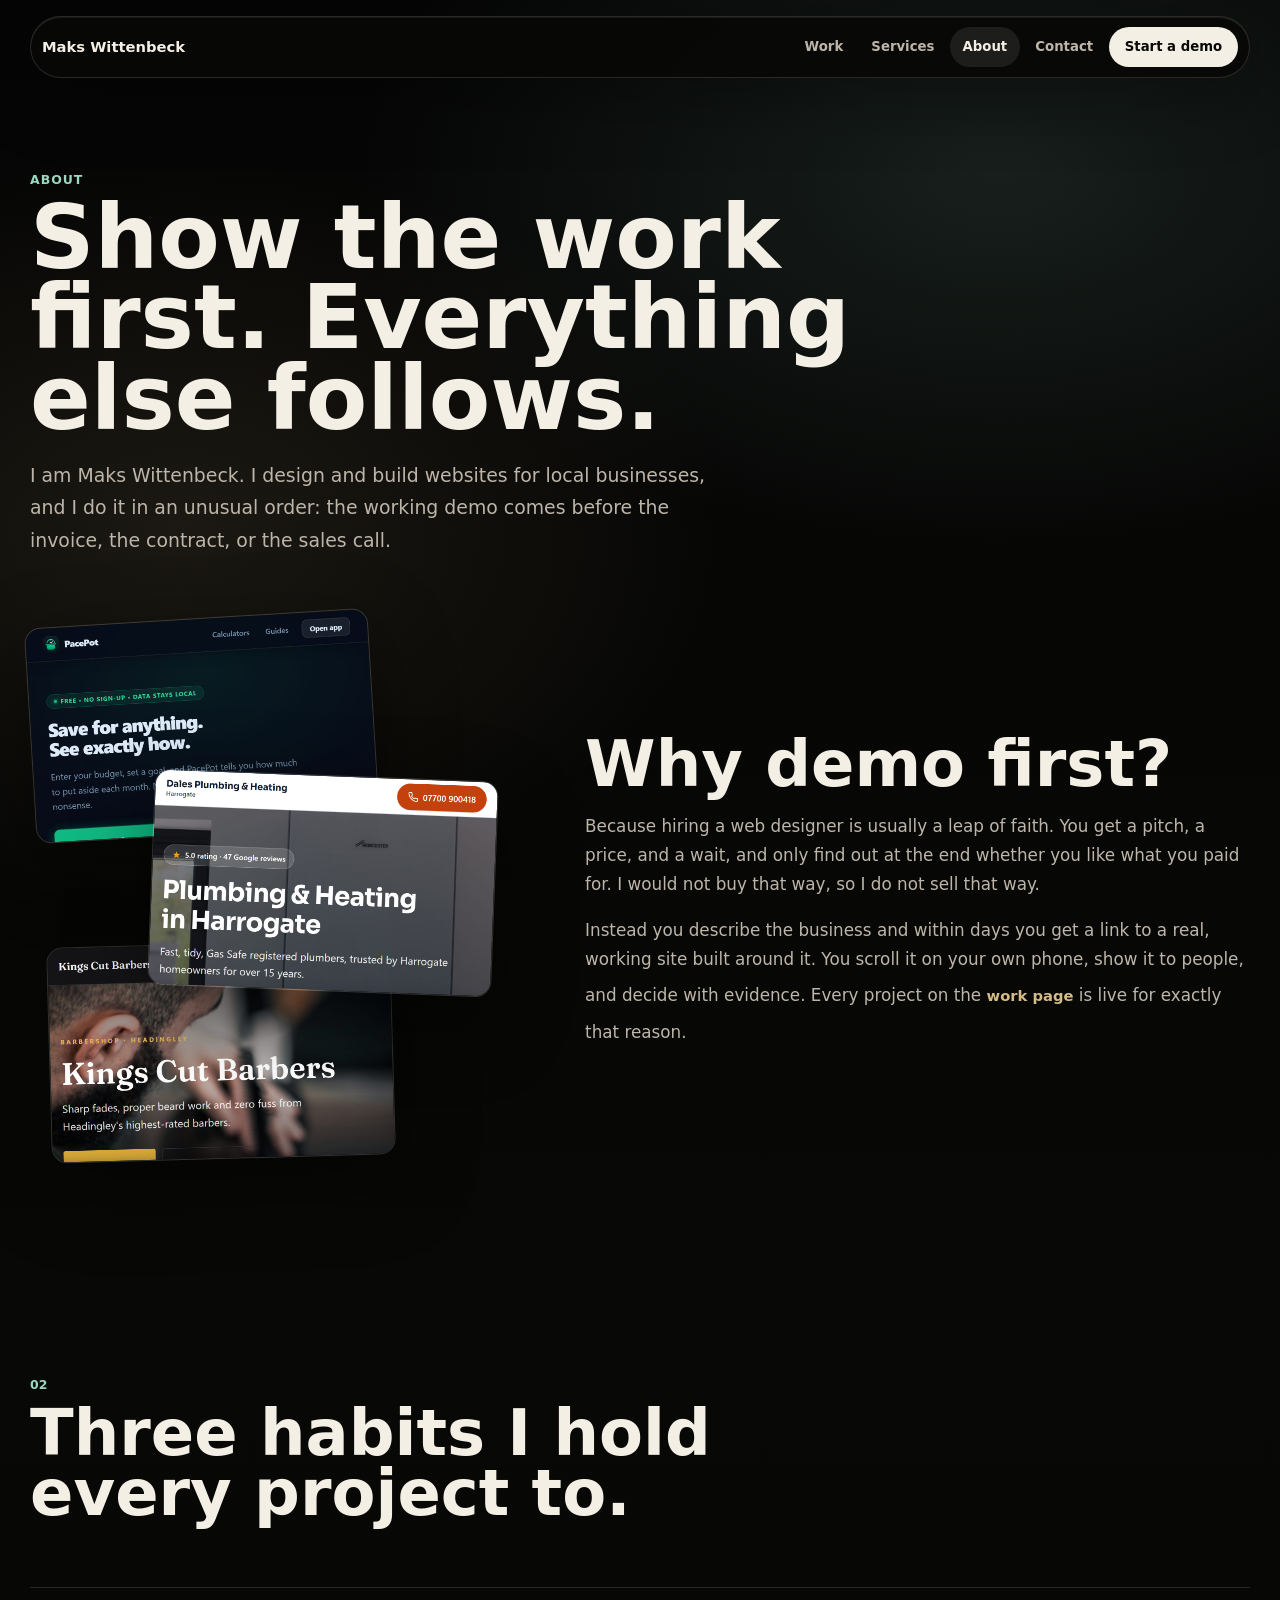
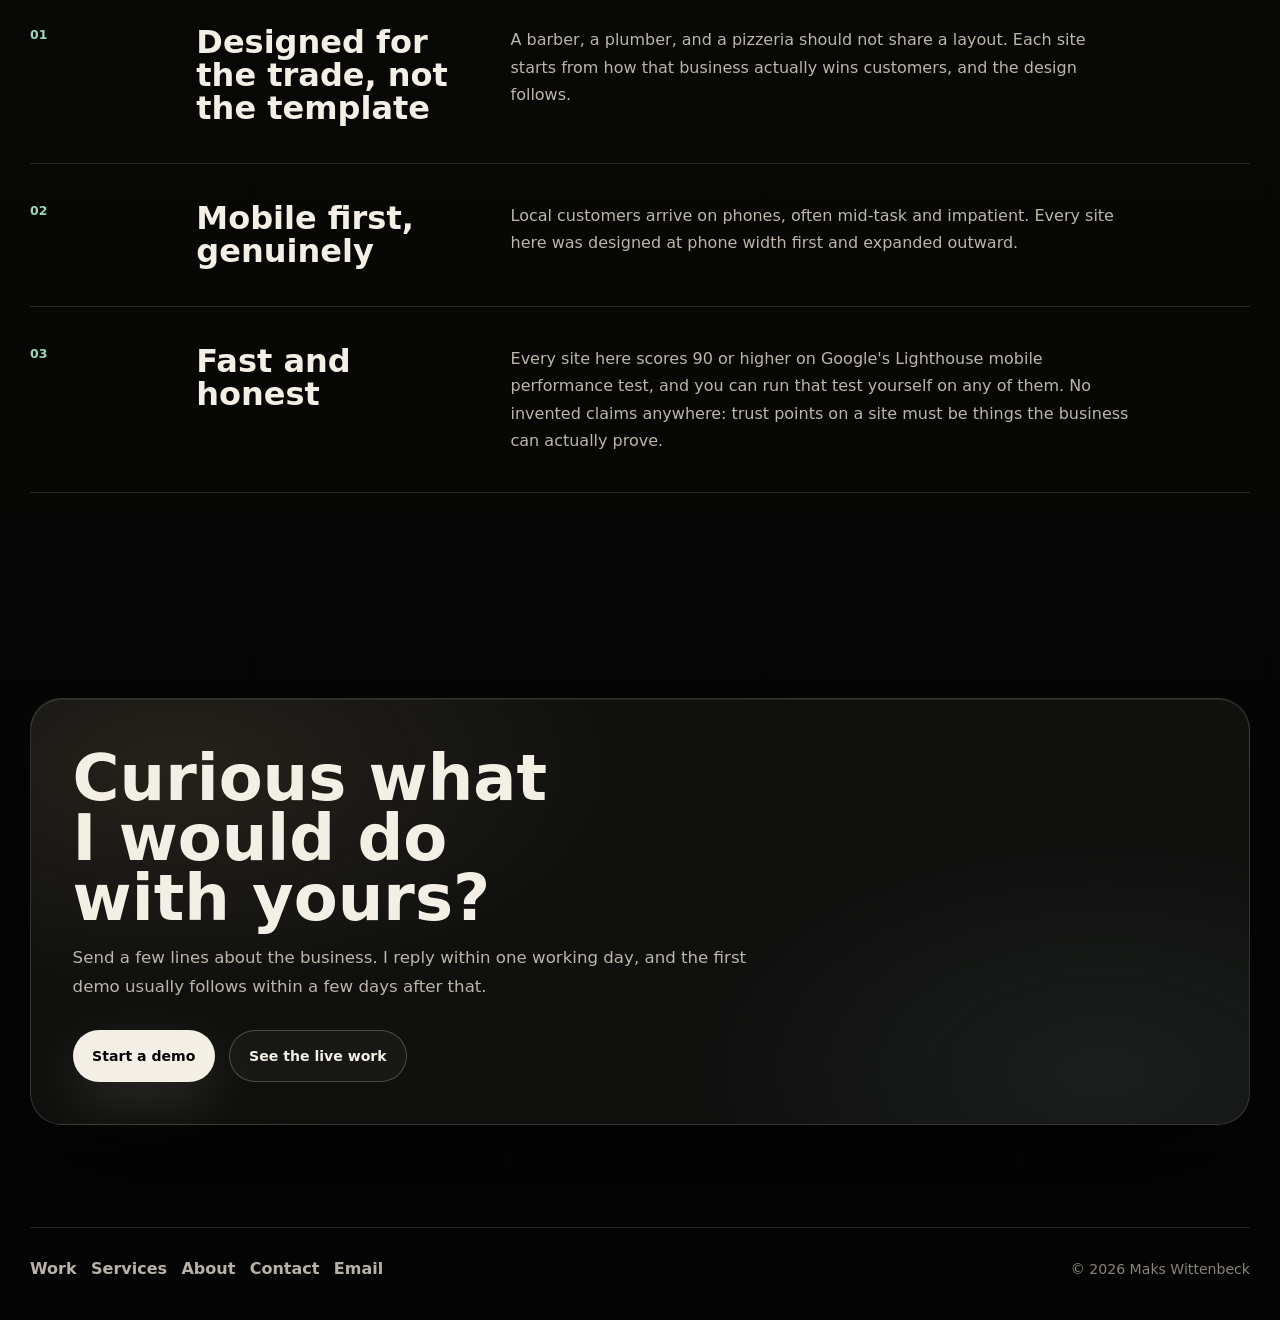
==== commit 7c80fc49: "Add verifiable Lighthouse 90+ claim to About page Co-Authored-By: Claude Fable 5 <noreply@anthropic." ====
--- a/about/index.html
+++ b/about/index.html
@@ -98,7 +98,7 @@
           <article class="process-step reveal">
             <span>03</span>
             <h3>Fast and honest</h3>
-            <p>Lightweight pages that load quickly, and no invented claims anywhere. Trust points on a site must be things the business can actually prove.</p>
+            <p>Every site here scores 90 or higher on Google's Lighthouse mobile performance test, and you can run that test yourself on any of them. No invented claims anywhere: trust points on a site must be things the business can actually prove.</p>
           </article>
         </div>
       </section>
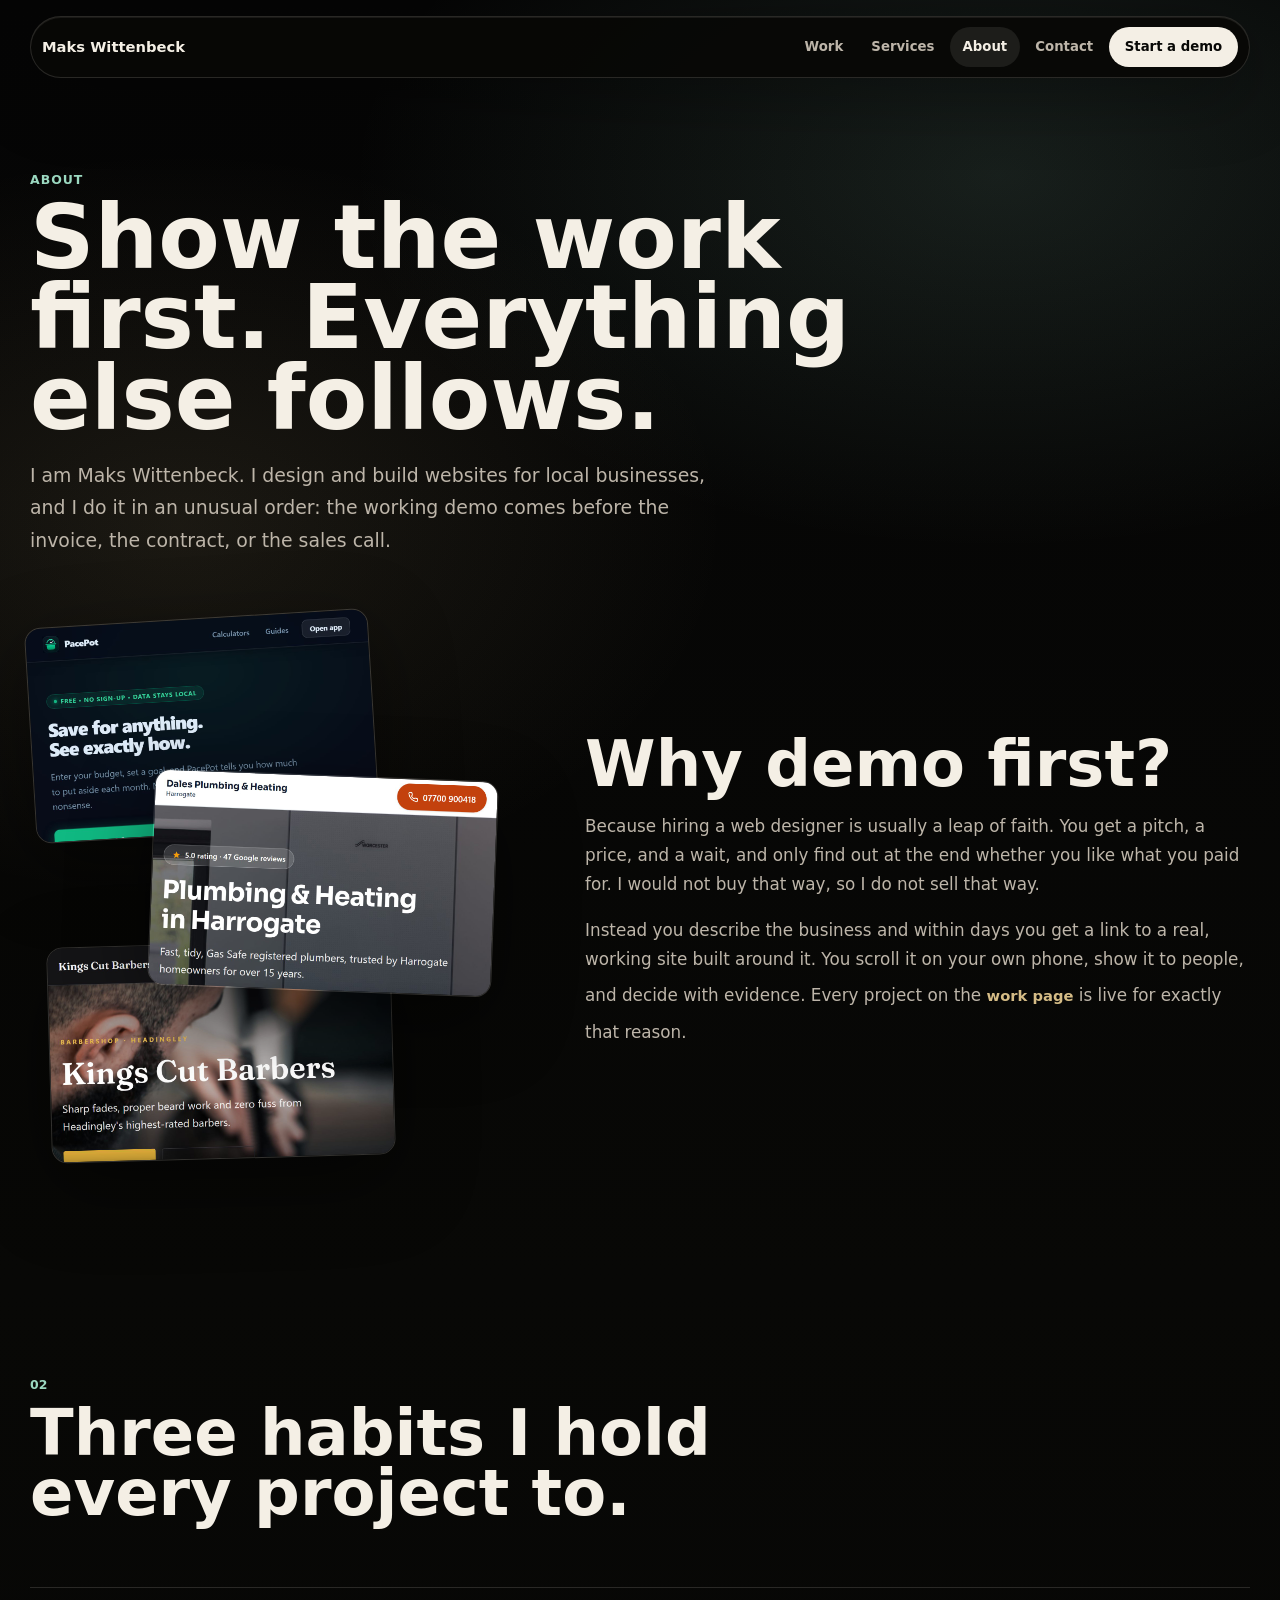
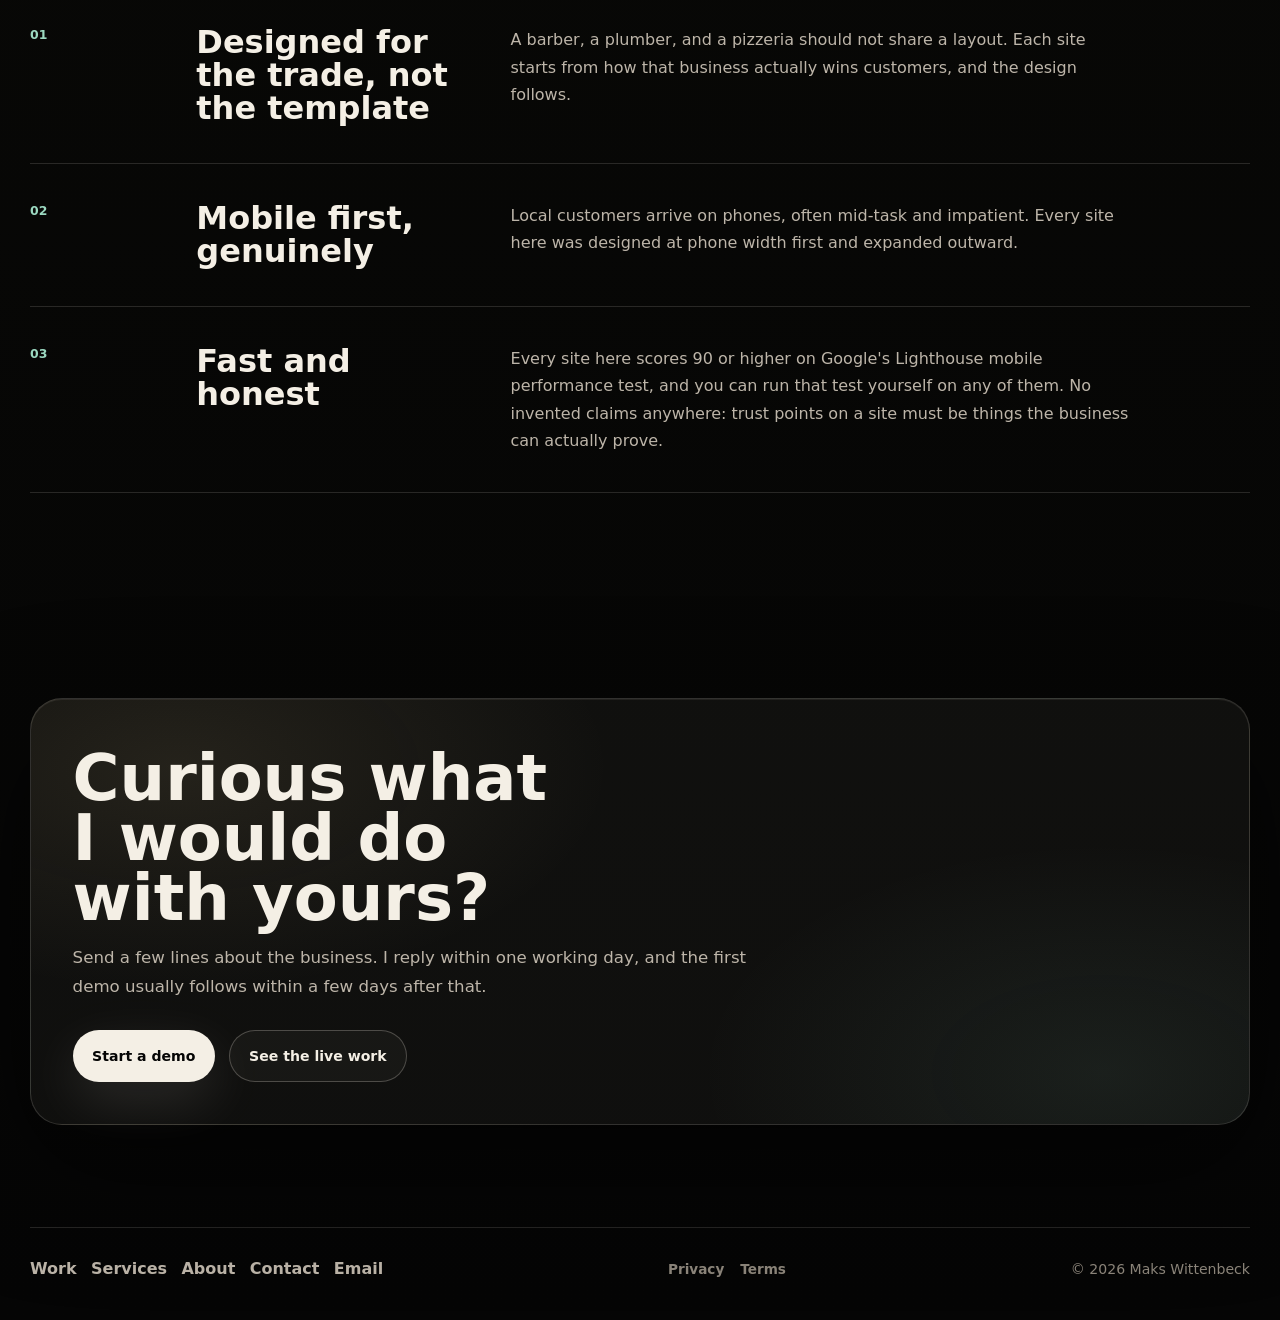
==== commit 004fa2bb: "Refinement pass: full-bleed layout, motion, 5-step process, legal pages - Full-bleed background band" ====
--- a/about/index.html
+++ b/about/index.html
@@ -79,7 +79,7 @@
         </div>
       </section>
 
-      <section class="section" aria-label="How I work">
+      <section class="section band" aria-label="How I work">
         <div class="section-heading reveal">
           <span class="section-index">02</span>
           <h2>Three habits I hold every project to.</h2>
@@ -128,6 +128,10 @@
         <a href="/contact/">Contact</a>
         <a href="mailto:mwittenbeck04@gmail.com">Email</a>
       </nav>
+      <nav class="footer-legal" aria-label="Legal">
+        <a href="/privacy/">Privacy</a>
+        <a href="/terms/">Terms</a>
+      </nav>
       <p class="copyright">&copy; <span id="year"></span> Maks Wittenbeck</p>
     </footer>
 
--- a/styles.css
+++ b/styles.css
@@ -25,6 +25,7 @@
 html {
   scroll-behavior: smooth;
   background: #050505;
+  overflow-x: clip;
 }
 
 body {
@@ -1426,3 +1427,315 @@
     display: none;
   }
 }
+
+/* ---------- Refinement pass: full-bleed bands, motion, new sections ---------- */
+
+.band {
+  position: relative;
+}
+
+.band::before {
+  content: "";
+  position: absolute;
+  top: 0;
+  bottom: 0;
+  left: 50%;
+  width: 100vw;
+  transform: translateX(-50%);
+  z-index: -1;
+  pointer-events: none;
+  background: linear-gradient(180deg, rgba(244, 239, 229, 0.035), rgba(244, 239, 229, 0.008) 60%, transparent);
+  border-top: 1px solid var(--line);
+}
+
+.band--glow::before {
+  background:
+    radial-gradient(900px 420px at 82% 0%, rgba(155, 216, 192, 0.07), transparent 70%),
+    radial-gradient(760px 380px at 12% 30%, rgba(213, 188, 134, 0.06), transparent 70%),
+    linear-gradient(180deg, rgba(244, 239, 229, 0.03), transparent 65%);
+}
+
+.hero {
+  position: relative;
+}
+
+.streak-field {
+  position: absolute;
+  inset: 0;
+  overflow: visible;
+  pointer-events: none;
+  z-index: -1;
+}
+
+.streak {
+  position: absolute;
+  width: 190px;
+  height: 1px;
+  border-radius: 999px;
+  background: linear-gradient(90deg, transparent, rgba(213, 188, 134, 0.85), transparent);
+  box-shadow: 0 0 12px rgba(213, 188, 134, 0.35);
+  opacity: 0;
+  transform: rotate(-24deg);
+}
+
+.streak--one {
+  top: 6%;
+  right: 4%;
+  animation: streak-fly 11s linear infinite;
+}
+
+.streak--two {
+  top: 38%;
+  right: -4%;
+  width: 140px;
+  background: linear-gradient(90deg, transparent, rgba(155, 216, 192, 0.75), transparent);
+  box-shadow: 0 0 12px rgba(155, 216, 192, 0.3);
+  animation: streak-fly 14s linear infinite;
+  animation-delay: 5s;
+}
+
+.streak--three {
+  top: 70%;
+  right: 24%;
+  width: 110px;
+  background: linear-gradient(90deg, transparent, rgba(244, 239, 229, 0.5), transparent);
+  box-shadow: none;
+  animation: streak-fly 17s linear infinite;
+  animation-delay: 9s;
+}
+
+@keyframes streak-fly {
+  0% {
+    opacity: 0;
+    transform: translate3d(0, 0, 0) rotate(-24deg);
+  }
+  4% {
+    opacity: 0.8;
+  }
+  11% {
+    opacity: 0;
+    transform: translate3d(-420px, 187px, 0) rotate(-24deg);
+  }
+  100% {
+    opacity: 0;
+    transform: translate3d(-420px, 187px, 0) rotate(-24deg);
+  }
+}
+
+.page-hero {
+  position: relative;
+}
+
+.page-hero::before {
+  content: "";
+  position: absolute;
+  top: -30%;
+  bottom: -10%;
+  left: 50%;
+  width: 100vw;
+  transform: translateX(-50%);
+  z-index: -1;
+  pointer-events: none;
+  background:
+    radial-gradient(720px 340px at 72% 12%, rgba(155, 216, 192, 0.07), transparent 70%),
+    radial-gradient(620px 320px at 14% 40%, rgba(213, 188, 134, 0.06), transparent 70%);
+}
+
+.grad-text {
+  background: linear-gradient(100deg, var(--champagne) 10%, var(--mint) 90%);
+  -webkit-background-clip: text;
+  background-clip: text;
+  color: transparent;
+}
+
+.button--primary {
+  position: relative;
+  overflow: hidden;
+}
+
+.button--primary::after {
+  content: "";
+  position: absolute;
+  top: 0;
+  bottom: 0;
+  left: -70%;
+  width: 45%;
+  background: linear-gradient(100deg, transparent, rgba(255, 255, 255, 0.45), transparent);
+  transform: skewX(-18deg);
+  transition: left 500ms ease;
+  pointer-events: none;
+}
+
+.button--primary:hover::after,
+.button--primary:focus-visible::after {
+  left: 130%;
+}
+
+.project-link span,
+.section-link span {
+  display: inline-block;
+  transition: transform 180ms ease;
+}
+
+.project-link:hover span,
+.project-link:focus-visible span,
+.section-link:hover span,
+.section-link:focus-visible span {
+  transform: translateX(4px);
+}
+
+.project-media {
+  transition: border-color 220ms ease, box-shadow 220ms ease;
+}
+
+.project-row:hover .project-media {
+  border-color: rgba(244, 239, 229, 0.28);
+  box-shadow: 0 32px 90px rgba(0, 0, 0, 0.5), inset 0 1px 0 rgba(244, 239, 229, 0.1);
+}
+
+.service-item {
+  transition: background 220ms ease, box-shadow 220ms ease;
+}
+
+.service-item:hover {
+  background: linear-gradient(180deg, rgba(244, 239, 229, 0.08), rgba(244, 239, 229, 0.02));
+  box-shadow: inset 0 1px 0 rgba(244, 239, 229, 0.1);
+}
+
+.service-editorial .service-item:nth-child(2) { transition-delay: 0ms; }
+.js .service-editorial .reveal:nth-child(1) { transition-delay: 0ms; }
+.js .service-editorial .reveal:nth-child(2) { transition-delay: 70ms; }
+.js .service-editorial .reveal:nth-child(3) { transition-delay: 140ms; }
+.js .service-editorial .reveal:nth-child(4) { transition-delay: 210ms; }
+
+.why-grid {
+  display: grid;
+  grid-template-columns: repeat(4, minmax(0, 1fr));
+  gap: 1rem;
+}
+
+.js .why-grid .reveal:nth-child(1) { transition-delay: 0ms; }
+.js .why-grid .reveal:nth-child(2) { transition-delay: 70ms; }
+.js .why-grid .reveal:nth-child(3) { transition-delay: 140ms; }
+.js .why-grid .reveal:nth-child(4) { transition-delay: 210ms; }
+
+.why-card {
+  display: flex;
+  flex-direction: column;
+  gap: 0.7rem;
+  min-height: 220px;
+  border: 1px solid var(--line);
+  border-radius: var(--radius-lg);
+  padding: 1.4rem;
+  background: linear-gradient(160deg, rgba(244, 239, 229, 0.055), rgba(244, 239, 229, 0.014));
+  transition: transform 220ms ease, border-color 220ms ease, box-shadow 220ms ease;
+}
+
+.why-card:hover {
+  transform: translateY(-4px);
+  border-color: rgba(213, 188, 134, 0.42);
+  box-shadow: 0 22px 60px rgba(0, 0, 0, 0.4);
+}
+
+.why-card span {
+  color: var(--mint);
+  font-size: 0.78rem;
+  font-weight: 860;
+}
+
+.why-card h3 {
+  margin: auto 0 0;
+  font-size: clamp(1.25rem, 2vw, 1.7rem);
+  line-height: 1.05;
+}
+
+.why-card p {
+  margin: 0;
+  color: var(--muted);
+  font-size: 0.95rem;
+  line-height: 1.6;
+}
+
+.faq-list details {
+  transition: background 200ms ease;
+}
+
+.faq-list details:hover {
+  background: linear-gradient(90deg, rgba(244, 239, 229, 0.03), transparent);
+}
+
+.footer-legal {
+  display: flex;
+  gap: 1rem;
+}
+
+.footer-legal a {
+  color: var(--soft);
+  font-size: 0.85rem;
+  font-weight: 700;
+  transition: color 180ms ease;
+}
+
+.footer-legal a:hover,
+.footer-legal a:focus-visible {
+  color: var(--ink);
+}
+
+.legal-body {
+  max-width: 760px;
+}
+
+.legal-body h2 {
+  margin: 2.4rem 0 0;
+  font-size: clamp(1.3rem, 2.2vw, 1.8rem);
+  line-height: 1.1;
+}
+
+.legal-body p,
+.legal-body li {
+  color: var(--muted);
+  font-size: 1rem;
+  line-height: 1.72;
+}
+
+.legal-body p {
+  margin: 0.9rem 0 0;
+}
+
+.legal-body ul {
+  margin: 0.9rem 0 0;
+  padding-left: 1.2rem;
+}
+
+.legal-body li + li {
+  margin-top: 0.4rem;
+}
+
+.legal-note {
+  margin-top: 2.2rem;
+  padding: 1rem 1.2rem;
+  border: 1px solid var(--line);
+  border-radius: var(--radius);
+  color: var(--soft);
+  font-size: 0.9rem;
+}
+
+@media (max-width: 1050px) {
+  .why-grid {
+    grid-template-columns: repeat(2, minmax(0, 1fr));
+  }
+}
+
+@media (max-width: 760px) {
+  .why-grid {
+    grid-template-columns: 1fr;
+  }
+
+  .why-card {
+    min-height: 0;
+  }
+
+  .streak-field {
+    display: none;
+  }
+}
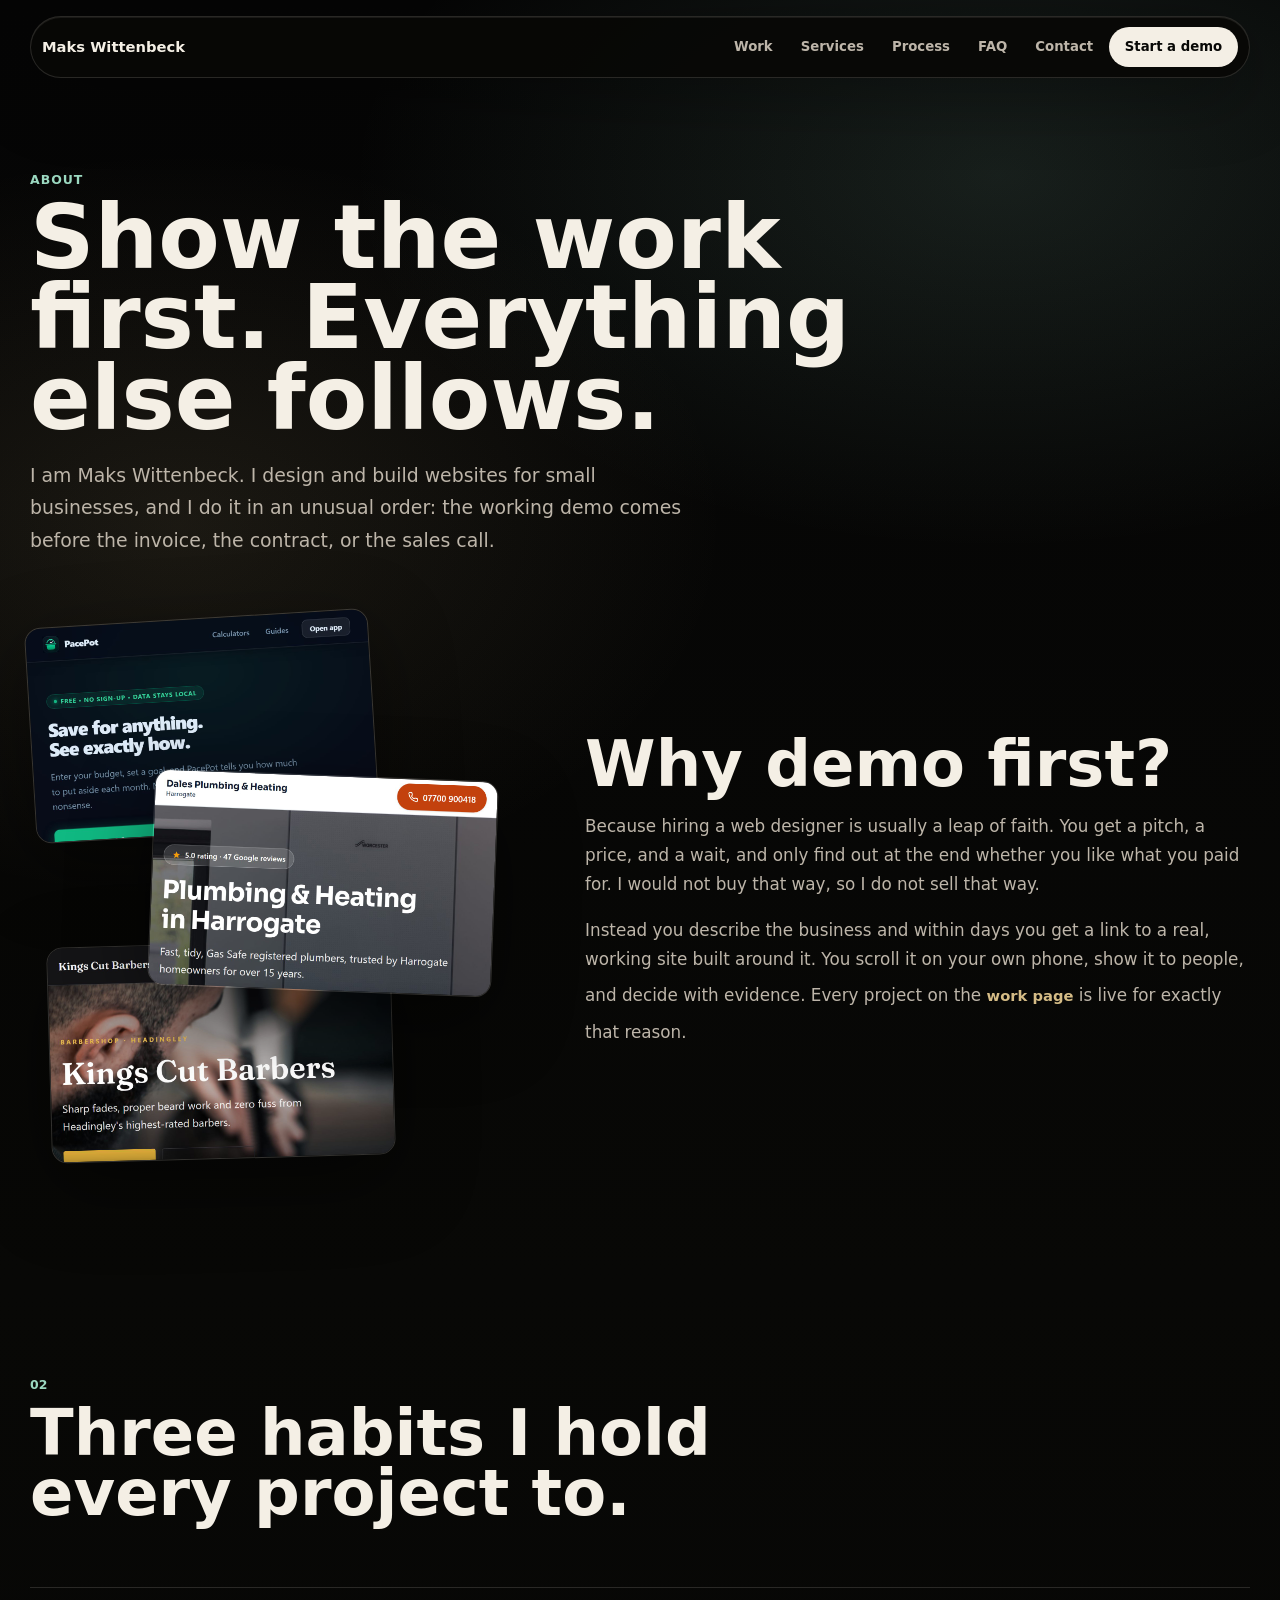
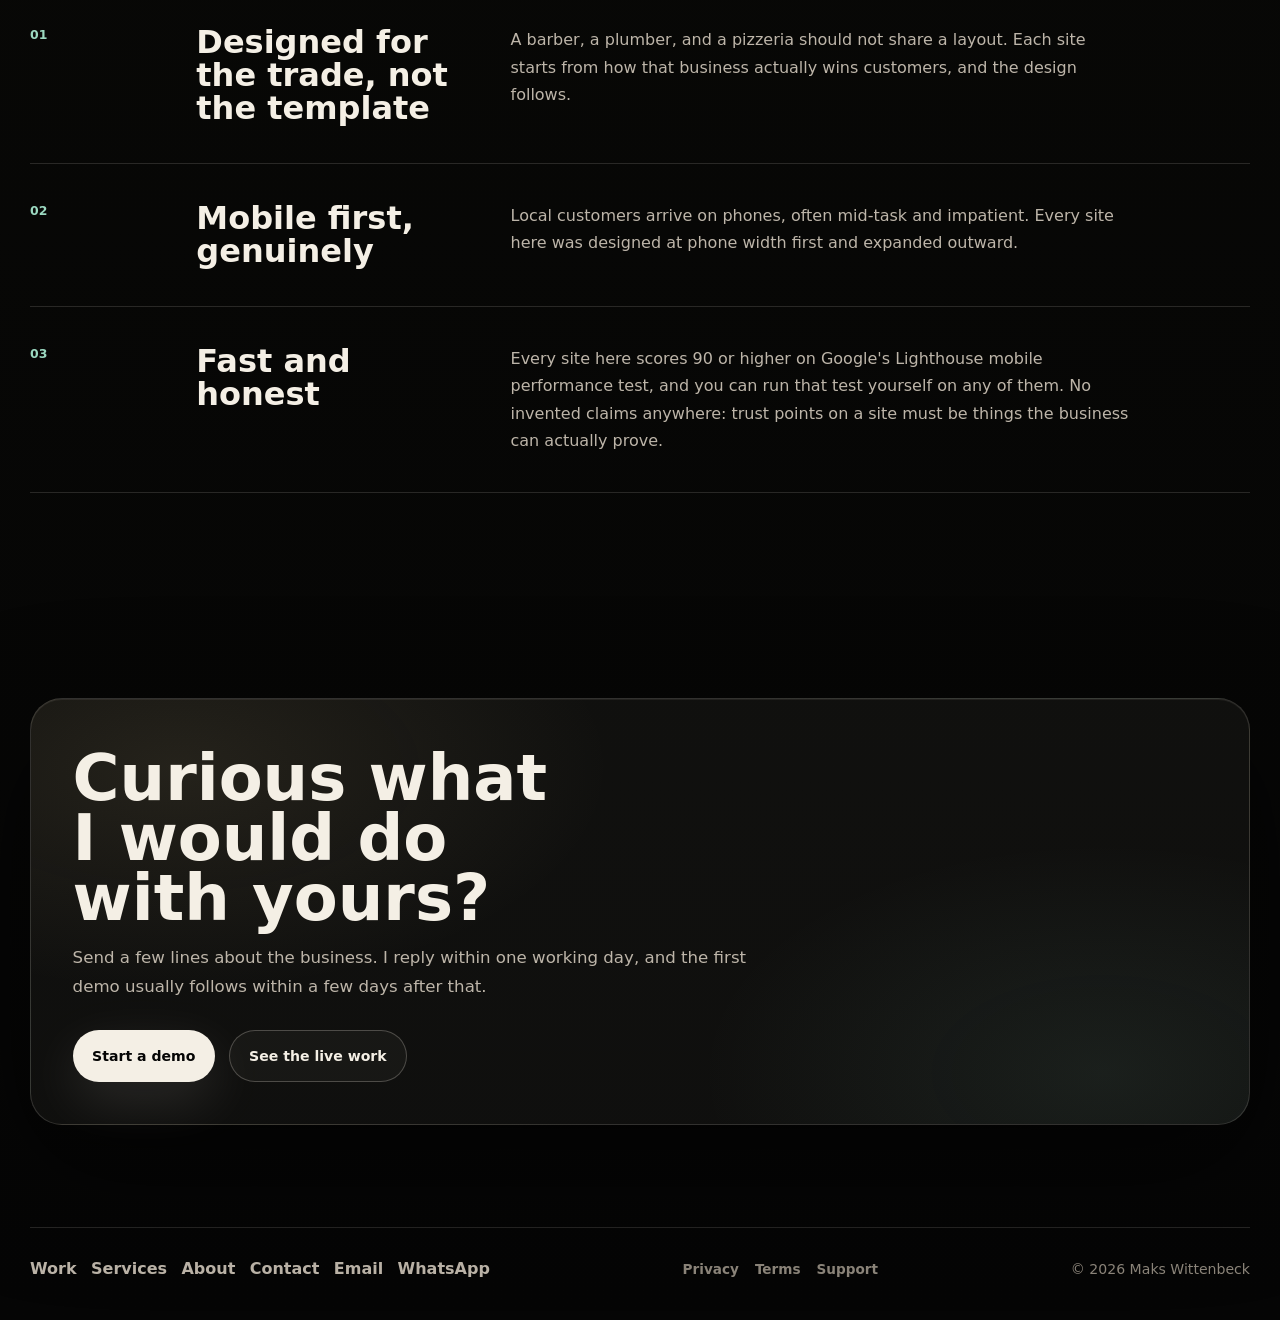
==== commit 1a363c59: "Launch prep for makswittenbeck.com - Swap all URLs to makswittenbeck.com (canonicals, OG, sitemap, r" ====
--- a/about/index.html
+++ b/about/index.html
@@ -6,14 +6,14 @@
     <title>About | Maks Wittenbeck</title>
     <meta
       name="description"
-      content="Maks Wittenbeck designs and builds websites for local businesses, demo first. Judge finished work, not a pitch."
+      content="Maks Wittenbeck designs and builds websites for small businesses, demo first. Judge finished work, not a pitch."
     />
-    <link rel="canonical" href="https://portfolio-mw-h6pl.vercel.app/about/" />
+    <link rel="canonical" href="https://makswittenbeck.com/about/" />
     <meta property="og:title" content="About | Maks Wittenbeck" />
-    <meta property="og:description" content="Web designer for local businesses. Demo first: judge finished work, not a pitch." />
+    <meta property="og:description" content="Web designer for small businesses. Demo first: judge finished work, not a pitch." />
     <meta property="og:type" content="website" />
-    <meta property="og:url" content="https://portfolio-mw-h6pl.vercel.app/about/" />
-    <meta property="og:image" content="https://portfolio-mw-h6pl.vercel.app/assets/social-preview.png" />
+    <meta property="og:url" content="https://makswittenbeck.com/about/" />
+    <meta property="og:image" content="https://makswittenbeck.com/assets/social-preview.png" />
     <meta name="twitter:card" content="summary_large_image" />
     <meta name="theme-color" content="#060606" />
     <link rel="icon" href="/assets/favicon.svg" type="image/svg+xml" />
@@ -38,7 +38,8 @@
         <div class="nav-links" id="nav-links">
           <a href="/work/">Work</a>
           <a href="/services/">Services</a>
-          <a href="/about/" aria-current="page">About</a>
+          <a href="/#process">Process</a>
+          <a href="/contact/#faq">FAQ</a>
           <a href="/contact/">Contact</a>
           <a class="nav-cta" href="/contact/">Start a demo</a>
         </div>
@@ -50,7 +51,7 @@
         <span class="eyebrow">About</span>
         <h1>Show the work first. Everything else follows.</h1>
         <p>
-          I am Maks Wittenbeck. I design and build websites for local businesses, and I do
+          I am Maks Wittenbeck. I design and build websites for small businesses, and I do
           it in an unusual order: the working demo comes before the invoice, the contract,
           or the sales call.
         </p>
@@ -126,11 +127,13 @@
         <a href="/services/">Services</a>
         <a href="/about/">About</a>
         <a href="/contact/">Contact</a>
-        <a href="mailto:mwittenbeck04@gmail.com">Email</a>
+        <a href="mailto:makswittenbecksites@gmail.com">Email</a>
+        <a href="https://wa.me/447923164313" target="_blank" rel="noopener">WhatsApp</a>
       </nav>
       <nav class="footer-legal" aria-label="Legal">
         <a href="/privacy/">Privacy</a>
         <a href="/terms/">Terms</a>
+        <a href="mailto:makswittenbecksites@gmail.com?subject=Support">Support</a>
       </nav>
       <p class="copyright">&copy; <span id="year"></span> Maks Wittenbeck</p>
     </footer>
--- a/styles.css
+++ b/styles.css
@@ -940,11 +940,25 @@
 }
 
 .contact-mail {
-  display: inline-flex;
+  display: flex;
+  width: fit-content;
+  min-height: 32px;
+  align-items: center;
   margin-top: 1.35rem;
   color: var(--champagne);
   font-size: 1rem;
   font-weight: 840;
+  transition: color 180ms ease;
+}
+
+.contact-mail:hover,
+.contact-mail:focus-visible {
+  color: var(--ink);
+}
+
+.contact-mail--wa {
+  margin-top: 0.5rem;
+  color: var(--mint);
 }
 
 .contact-form {
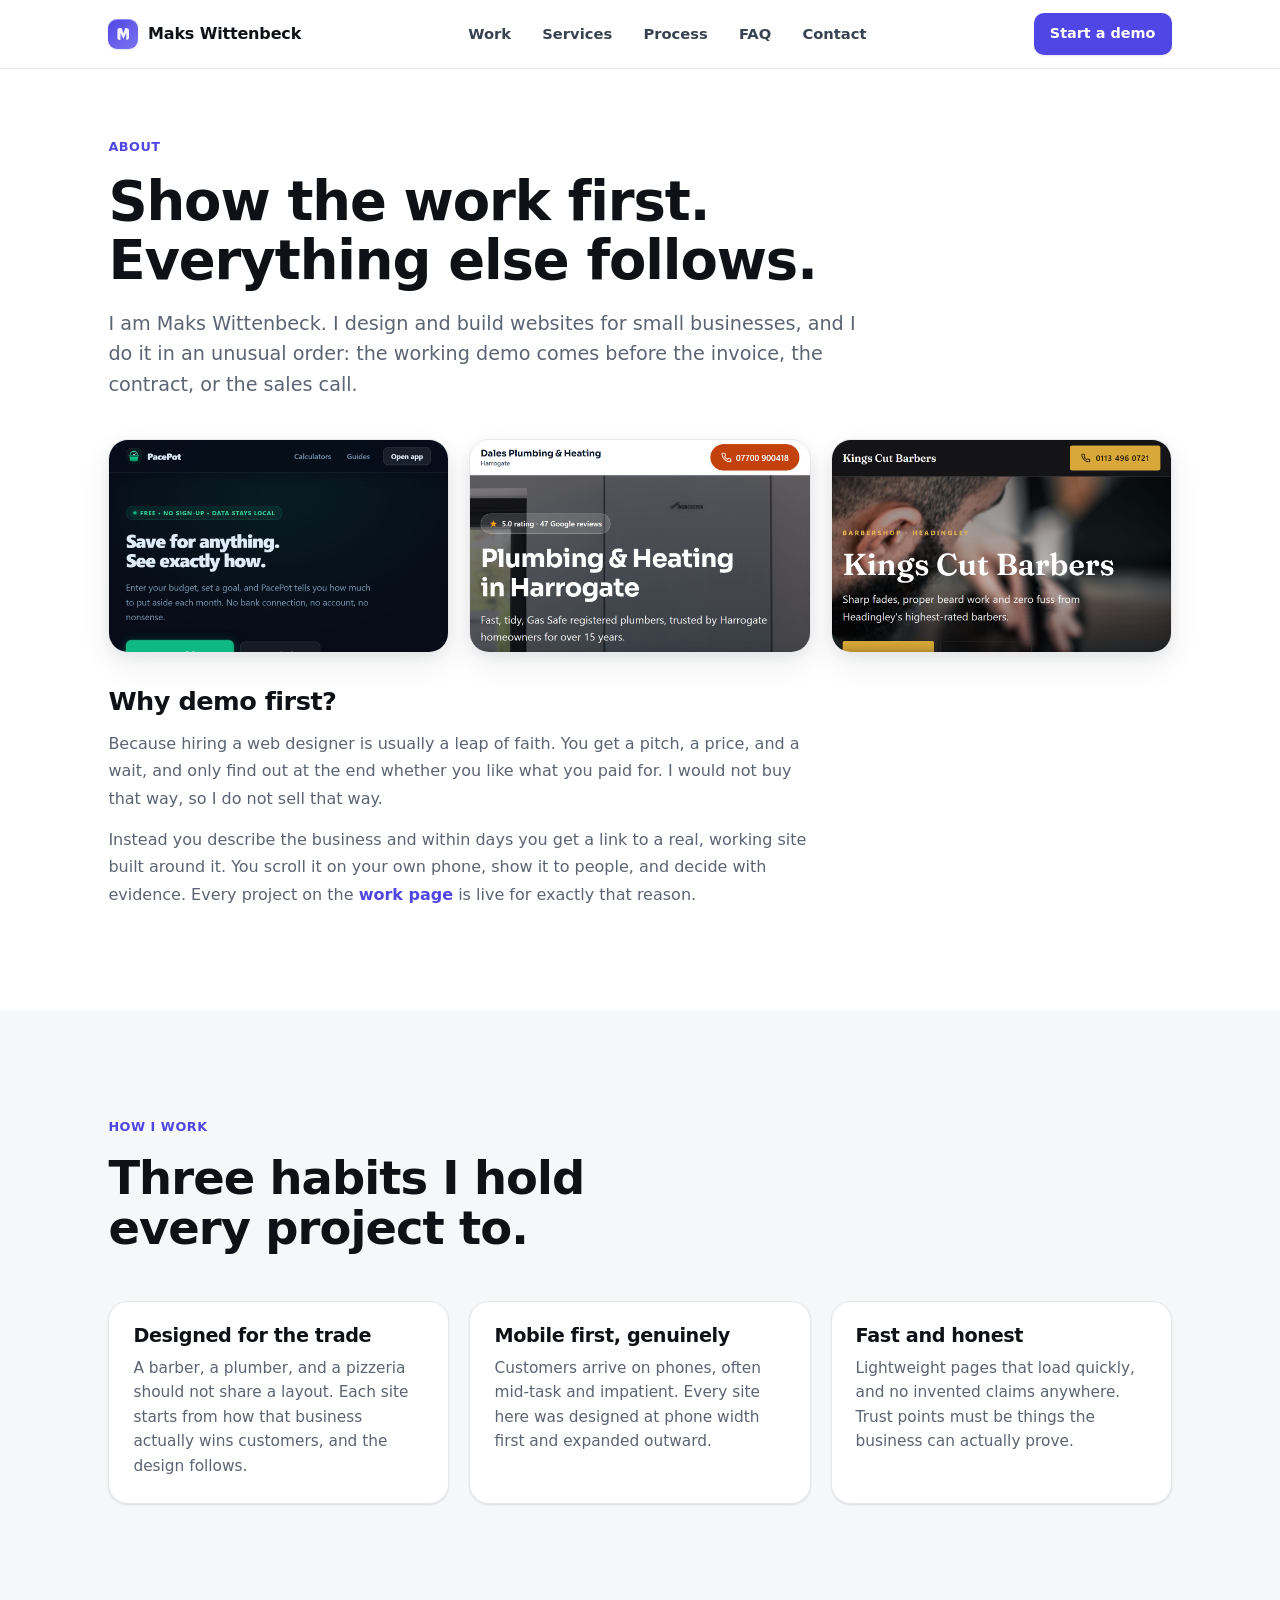
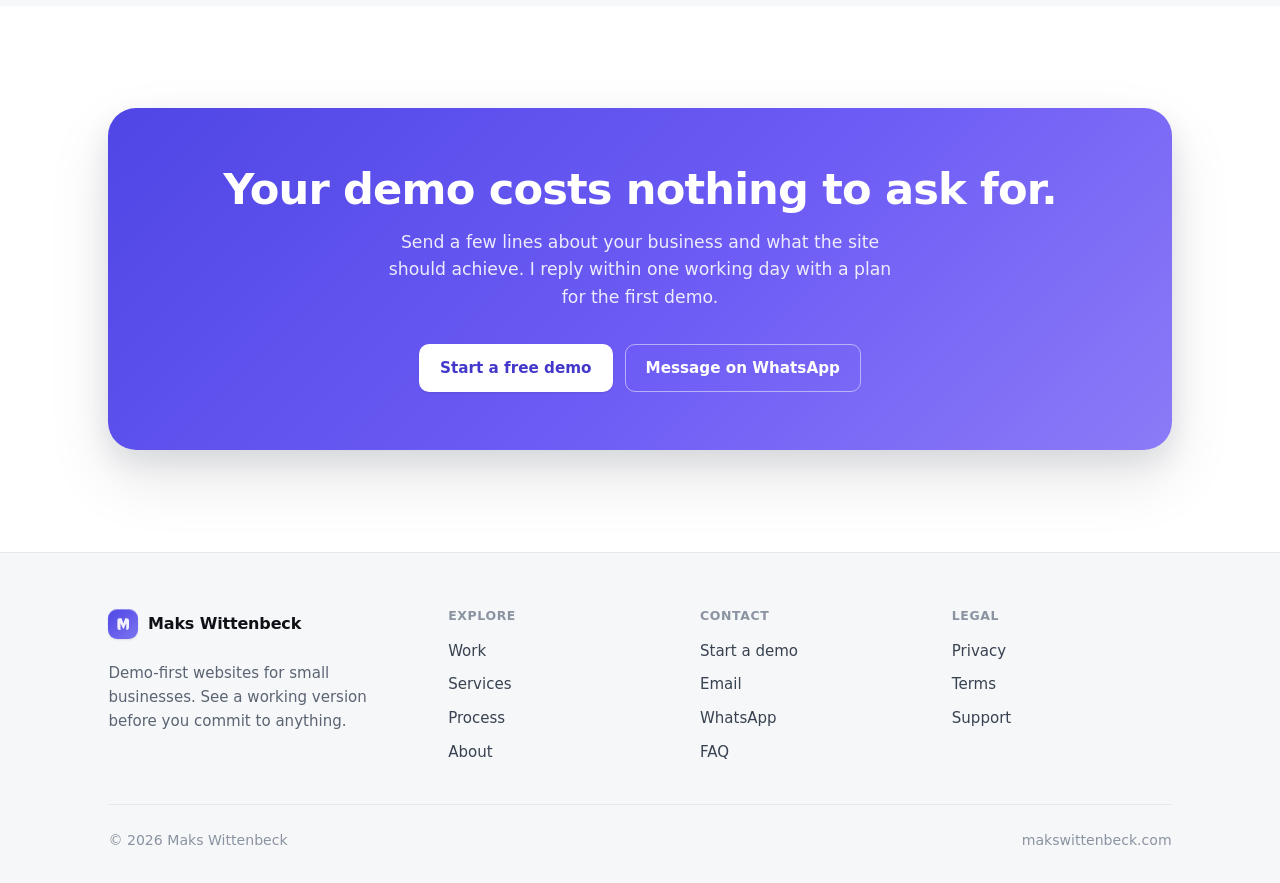
==== commit b3318d9c: "Full redesign: light modern-product design system - New from-scratch design system: light theme, ind" ====
--- a/about/index.html
+++ b/about/index.html
@@ -4,138 +4,127 @@
     <meta charset="UTF-8" />
     <meta name="viewport" content="width=device-width, initial-scale=1.0" />
     <title>About | Maks Wittenbeck</title>
-    <meta
-      name="description"
-      content="Maks Wittenbeck designs and builds websites for small businesses, demo first. Judge finished work, not a pitch."
-    />
+    <meta name="description" content="Maks Wittenbeck designs and builds websites for small businesses, demo first. Judge finished work, not a pitch." />
     <link rel="canonical" href="https://makswittenbeck.com/about/" />
     <meta property="og:title" content="About | Maks Wittenbeck" />
-    <meta property="og:description" content="Web designer for small businesses. Demo first: judge finished work, not a pitch." />
+    <meta property="og:description" content="Maks Wittenbeck designs and builds websites for small businesses, demo first. Judge finished work, not a pitch." />
     <meta property="og:type" content="website" />
     <meta property="og:url" content="https://makswittenbeck.com/about/" />
     <meta property="og:image" content="https://makswittenbeck.com/assets/social-preview.png" />
     <meta name="twitter:card" content="summary_large_image" />
-    <meta name="theme-color" content="#060606" />
+    <meta name="theme-color" content="#ffffff" />
     <link rel="icon" href="/assets/favicon.svg" type="image/svg+xml" />
     <link rel="stylesheet" href="/styles.css" />
   </head>
   <body>
     <a class="skip-link" href="#main">Skip to content</a>
-    <div class="spotlight" aria-hidden="true"></div>
-
     <header class="site-header">
-      <nav class="nav-shell" aria-label="Primary navigation">
+      <div class="container nav">
         <a class="brand" href="/" aria-label="Maks Wittenbeck home">
+          <span class="brand-dot" aria-hidden="true"></span>
           <span>Maks Wittenbeck</span>
         </a>
-
-        <button class="menu-toggle" type="button" aria-expanded="false" aria-controls="nav-links">
-          <span class="menu-toggle__line"></span>
-          <span class="menu-toggle__line"></span>
-          <span class="sr-only">Toggle navigation</span>
-        </button>
-
-        <div class="nav-links" id="nav-links">
+        <nav class="nav-links" id="nav-links" aria-label="Primary">
           <a href="/work/">Work</a>
           <a href="/services/">Services</a>
           <a href="/#process">Process</a>
           <a href="/contact/#faq">FAQ</a>
           <a href="/contact/">Contact</a>
-          <a class="nav-cta" href="/contact/">Start a demo</a>
+        </nav>
+        <div class="nav-actions">
+          <a class="btn btn--primary btn--sm" href="/contact/">Start a demo</a>
+          <button class="menu-toggle" type="button" aria-expanded="false" aria-controls="nav-links" aria-label="Toggle menu">
+            <span class="menu-toggle__line"></span>
+            <span class="menu-toggle__line"></span>
+          </button>
         </div>
-      </nav>
+      </div>
     </header>
-
     <main id="main">
       <section class="section page-hero">
-        <span class="eyebrow">About</span>
-        <h1>Show the work first. Everything else follows.</h1>
-        <p>
-          I am Maks Wittenbeck. I design and build websites for small businesses, and I do
-          it in an unusual order: the working demo comes before the invoice, the contract,
-          or the sales call.
-        </p>
+        <div class="container">
+          <span class="eyebrow">About</span>
+          <h1>Show the work first. Everything else follows.</h1>
+          <p class="lede">I am Maks Wittenbeck. I design and build websites for small businesses, and I do it in an unusual order: the working demo comes before the invoice, the contract, or the sales call.</p>
+        </div>
       </section>
-
-      <section class="section about-section" style="padding-top:0">
-        <div class="about-collage reveal" aria-hidden="true">
-          <img src="/assets/shot-pacepot.jpg" alt="" width="1280" height="800" />
-          <img src="/assets/shot-plumbing.jpg" alt="" width="1280" height="800" />
-          <img src="/assets/shot-barber.jpg" alt="" width="1280" height="800" />
+      <section class="section" style="padding-top:0">
+        <div class="container">
+          <div class="grid grid--3" style="margin-bottom:2rem">
+            <a class="case-shot" href="https://pacepot.com" target="_blank" rel="noopener" aria-label="PacePot"><img src="/assets/shot-pacepot.jpg" alt="PacePot" width="1280" height="800" loading="lazy"></a>
+            <a class="case-shot" href="https://example-plumber-wheat.vercel.app" target="_blank" rel="noopener" aria-label="Dales Plumbing"><img src="/assets/shot-plumbing.jpg" alt="Dales Plumbing demo" width="1280" height="800" loading="lazy"></a>
+            <a class="case-shot" href="https://example-barber.vercel.app" target="_blank" rel="noopener" aria-label="Kings Cut Barbers"><img src="/assets/shot-barber.jpg" alt="Kings Cut Barbers demo" width="1280" height="800" loading="lazy"></a>
+          </div>
+          <div class="prose">
+            <h2>Why demo first?</h2>
+            <p>Because hiring a web designer is usually a leap of faith. You get a pitch, a price, and a wait, and only find out at the end whether you like what you paid for. I would not buy that way, so I do not sell that way.</p>
+            <p>Instead you describe the business and within days you get a link to a real, working site built around it. You scroll it on your own phone, show it to people, and decide with evidence. Every project on the <a href="/work/">work page</a> is live for exactly that reason.</p>
+          </div>
         </div>
-        <div class="about-copy reveal">
-          <h2>Why demo first?</h2>
-          <p>
-            Because hiring a web designer is usually a leap of faith. You get a pitch, a
-            price, and a wait, and only find out at the end whether you like what you paid
-            for. I would not buy that way, so I do not sell that way.
-          </p>
-          <p>
-            Instead you describe the business and within days you get a link to a real,
-            working site built around it. You scroll it on your own phone, show it to
-            people, and decide with evidence. Every project on the
-            <a class="project-link" style="margin-top:0;display:inline-flex" href="/work/">work page</a>
-            is live for exactly that reason.
-          </p>
+      </section>
+      <section class="section bg-soft">
+        <div class="container">
+          <div class="section-head reveal"><span class="eyebrow">How I work</span><h2>Three habits I hold every project to.</h2></div>
+          <div class="grid grid--3">
+            <article class="card reveal"><h3>Designed for the trade</h3><p>A barber, a plumber, and a pizzeria should not share a layout. Each site starts from how that business actually wins customers, and the design follows.</p></article>
+            <article class="card reveal"><h3>Mobile first, genuinely</h3><p>Customers arrive on phones, often mid-task and impatient. Every site here was designed at phone width first and expanded outward.</p></article>
+            <article class="card reveal"><h3>Fast and honest</h3><p>Lightweight pages that load quickly, and no invented claims anywhere. Trust points must be things the business can actually prove.</p></article>
+          </div>
         </div>
       </section>
 
-      <section class="section band" aria-label="How I work">
-        <div class="section-heading reveal">
-          <span class="section-index">02</span>
-          <h2>Three habits I hold every project to.</h2>
-        </div>
-        <div class="process-list">
-          <article class="process-step reveal">
-            <span>01</span>
-            <h3>Designed for the trade, not the template</h3>
-            <p>A barber, a plumber, and a pizzeria should not share a layout. Each site starts from how that business actually wins customers, and the design follows.</p>
-          </article>
-          <article class="process-step reveal">
-            <span>02</span>
-            <h3>Mobile first, genuinely</h3>
-            <p>Local customers arrive on phones, often mid-task and impatient. Every site here was designed at phone width first and expanded outward.</p>
-          </article>
-          <article class="process-step reveal">
-            <span>03</span>
-            <h3>Fast and honest</h3>
-            <p>Every site here scores 90 or higher on Google's Lighthouse mobile performance test, and you can run that test yourself on any of them. No invented claims anywhere: trust points on a site must be things the business can actually prove.</p>
-          </article>
-        </div>
-      </section>
-
-      <section class="section contact-section" aria-label="Contact call to action">
-        <div class="contact-panel contact-panel--simple reveal">
-          <div>
-            <h2>Curious what I would do with yours?</h2>
-            <p>
-              Send a few lines about the business. I reply within one working day, and the
-              first demo usually follows within a few days after that.
-            </p>
-            <div class="hero__actions">
-              <a class="button button--primary" href="/contact/">Start a demo</a>
-              <a class="button button--ghost" href="/work/">See the live work</a>
+      <section class="section">
+        <div class="container">
+          <div class="cta reveal">
+            <h2>Your demo costs nothing to ask for.</h2>
+            <p>Send a few lines about your business and what the site should achieve. I reply within one working day with a plan for the first demo.</p>
+            <div class="cta-actions">
+              <a class="btn btn--primary" href="/contact/">Start a free demo</a>
+              <a class="btn btn--ghost" href="https://wa.me/447923164313" target="_blank" rel="noopener">Message on WhatsApp</a>
             </div>
           </div>
         </div>
       </section>
     </main>
-
-    <footer class="site-footer site-footer--slim">
-      <nav class="footer-links" aria-label="Footer">
-        <a href="/work/">Work</a>
-        <a href="/services/">Services</a>
-        <a href="/about/">About</a>
-        <a href="/contact/">Contact</a>
-        <a href="mailto:makswittenbecksites@gmail.com">Email</a>
-        <a href="https://wa.me/447923164313" target="_blank" rel="noopener">WhatsApp</a>
-      </nav>
-      <nav class="footer-legal" aria-label="Legal">
-        <a href="/privacy/">Privacy</a>
-        <a href="/terms/">Terms</a>
-        <a href="mailto:makswittenbecksites@gmail.com?subject=Support">Support</a>
-      </nav>
-      <p class="copyright">&copy; <span id="year"></span> Maks Wittenbeck</p>
+    <footer class="site-footer">
+      <div class="container">
+        <div class="footer-top">
+          <div class="footer-brand">
+            <a class="brand" href="/"><span class="brand-dot" aria-hidden="true"></span><span>Maks Wittenbeck</span></a>
+            <p>Demo-first websites for small businesses. See a working version before you commit to anything.</p>
+          </div>
+          <div class="footer-col">
+            <h4>Explore</h4>
+            <nav aria-label="Footer explore">
+              <a href="/work/">Work</a>
+              <a href="/services/">Services</a>
+              <a href="/#process">Process</a>
+              <a href="/about/">About</a>
+            </nav>
+          </div>
+          <div class="footer-col">
+            <h4>Contact</h4>
+            <nav aria-label="Footer contact">
+              <a href="/contact/">Start a demo</a>
+              <a href="mailto:makswittenbecksites@gmail.com">Email</a>
+              <a href="https://wa.me/447923164313" target="_blank" rel="noopener">WhatsApp</a>
+              <a href="/contact/#faq">FAQ</a>
+            </nav>
+          </div>
+          <div class="footer-col">
+            <h4>Legal</h4>
+            <nav aria-label="Footer legal">
+              <a href="/privacy/">Privacy</a>
+              <a href="/terms/">Terms</a>
+              <a href="mailto:makswittenbecksites@gmail.com?subject=Support">Support</a>
+            </nav>
+          </div>
+        </div>
+        <div class="footer-bottom">
+          <p>&copy; <span id="year"></span> Maks Wittenbeck</p>
+          <p>makswittenbeck.com</p>
+        </div>
+      </div>
     </footer>
 
     <script src="/script.js"></script>
--- a/styles.css
+++ b/styles.css
@@ -1,21 +1,37 @@
+/* ============================================================
+   Maks Wittenbeck — clean modern product design system (light)
+   ============================================================ */
+
 :root {
-  --bg: #050505;
-  --bg-soft: #0d0d0b;
-  --ink: #f4efe5;
-  --muted: #bdb5a9;
-  --soft: #8d867b;
-  --line: rgba(244, 239, 229, 0.14);
-  --line-strong: rgba(244, 239, 229, 0.24);
-  --surface: rgba(244, 239, 229, 0.055);
-  --surface-strong: rgba(244, 239, 229, 0.09);
-  --champagne: #d5bc86;
-  --mint: #9bd8c0;
-  --sage: #6f8b76;
-  --smoke: #191918;
-  --shadow: 0 42px 120px rgba(0, 0, 0, 0.55);
-  --radius: 8px;
-  --radius-lg: 26px;
-  --max: 1220px;
+  --bg: #ffffff;
+  --bg-soft: #f6f7f9;
+  --bg-tint: #eef1ff;
+  --surface: #ffffff;
+  --ink: #0e1116;
+  --ink-2: #384250;
+  --muted: #5b6472;
+  --soft: #8b93a1;
+  --line: #e6e8ec;
+  --line-strong: #d6dae1;
+  --brand: #4f46e5;
+  --brand-strong: #4338ca;
+  --brand-soft: #eef0fe;
+  --live: #16a34a;
+  --live-soft: #e7f6ec;
+  --amber: #d97706;
+
+  --radius-sm: 10px;
+  --radius: 14px;
+  --radius-lg: 20px;
+  --radius-xl: 28px;
+
+  --shadow-sm: 0 1px 2px rgba(15, 23, 42, 0.06), 0 1px 3px rgba(15, 23, 42, 0.05);
+  --shadow: 0 4px 12px rgba(15, 23, 42, 0.06), 0 12px 32px rgba(15, 23, 42, 0.07);
+  --shadow-lg: 0 12px 28px rgba(15, 23, 42, 0.09), 0 28px 64px rgba(15, 23, 42, 0.1);
+
+  --max: 1140px;
+  --gutter: clamp(1.1rem, 4vw, 2.4rem);
+  --font: "Inter", ui-sans-serif, system-ui, -apple-system, BlinkMacSystemFont, "Segoe UI", Roboto, sans-serif;
 }
 
 * {
@@ -24,53 +40,36 @@
 
 html {
   scroll-behavior: smooth;
-  background: #050505;
-  overflow-x: clip;
+  -webkit-text-size-adjust: 100%;
 }
 
 body {
   margin: 0;
   min-width: 320px;
-  overflow-x: hidden;
-  background:
-    radial-gradient(900px 520px at 78% 6%, rgba(155, 216, 192, 0.12), transparent 72%),
-    radial-gradient(760px 520px at 14% 18%, rgba(213, 188, 134, 0.1), transparent 72%),
-    linear-gradient(180deg, #050505 0%, #080806 44%, #050505 100%);
-  background-color: #050505;
+  background: var(--bg);
   color: var(--ink);
-  font-family:
-    Inter, ui-sans-serif, system-ui, -apple-system, BlinkMacSystemFont, "Segoe UI", sans-serif;
-  line-height: 1.5;
+  font-family: var(--font);
+  font-size: 1rem;
+  line-height: 1.6;
+  -webkit-font-smoothing: antialiased;
+  text-rendering: optimizeLegibility;
 }
 
 body.nav-open {
   overflow: hidden;
 }
 
-body::before {
-  content: "";
-  position: fixed;
-  inset: 0;
-  z-index: -4;
-  pointer-events: none;
-  background:
-    linear-gradient(90deg, rgba(244, 239, 229, 0.035) 1px, transparent 1px),
-    linear-gradient(rgba(244, 239, 229, 0.025) 1px, transparent 1px);
-  background-size: 72px 72px;
-  mask-image: linear-gradient(to bottom, black, transparent 76%);
-  opacity: 0.28;
-}
-
-body::after {
-  content: "";
-  position: fixed;
-  inset: 0;
-  z-index: -3;
-  pointer-events: none;
-  background:
-    linear-gradient(120deg, transparent 0%, rgba(244, 239, 229, 0.055) 42%, transparent 55%),
-    radial-gradient(420px 180px at 50% 0%, rgba(244, 239, 229, 0.055), transparent 70%);
-  opacity: 0.48;
+h1, h2, h3, h4 {
+  margin: 0;
+  line-height: 1.08;
+  letter-spacing: -0.02em;
+  font-weight: 700;
+  color: var(--ink);
+  text-wrap: balance;
+}
+
+p {
+  margin: 0;
 }
 
 a {
@@ -78,21 +77,24 @@
   text-decoration: none;
 }
 
-button,
-input,
-select,
-textarea {
+img, svg {
+  max-width: 100%;
+  display: block;
+}
+
+button, input, select, textarea {
   font: inherit;
 }
 
-img,
-svg {
-  max-width: 100%;
-}
-
 ::selection {
-  background: rgba(213, 188, 134, 0.38);
-  color: var(--ink);
+  background: var(--brand-soft);
+  color: var(--brand-strong);
+}
+
+:focus-visible {
+  outline: 2px solid var(--brand);
+  outline-offset: 3px;
+  border-radius: 4px;
 }
 
 .sr-only,
@@ -102,6 +104,7 @@
   height: 1px;
   overflow: hidden;
   clip: rect(0, 0, 0, 0);
+  white-space: nowrap;
 }
 
 .skip-link:focus {
@@ -110,1646 +113,1049 @@
   width: auto;
   height: auto;
   clip: auto;
-  z-index: 20;
+  z-index: 100;
   padding: 0.7rem 1rem;
-  border-radius: var(--radius);
+  border-radius: var(--radius-sm);
   background: var(--ink);
-  color: var(--bg);
-}
-
-.spotlight {
-  position: fixed;
-  inset: 0;
-  z-index: -2;
-  pointer-events: none;
-  background:
-    radial-gradient(circle at var(--x, 50%) var(--y, 20%), rgba(213, 188, 134, 0.07), transparent 18rem),
-    radial-gradient(circle at var(--x, 50%) var(--y, 20%), rgba(155, 216, 192, 0.055), transparent 28rem);
-  opacity: 0.82;
-}
-
-.ambient-field {
-  position: fixed;
-  inset: 0;
-  pointer-events: none;
-  z-index: -1;
-  overflow: hidden;
-}
-
-.ambient-line,
-.ambient-disc {
-  position: absolute;
-  display: block;
-  transform: translate3d(0, var(--float-y, 0px), 0) rotate(var(--float-r, 0deg));
-  will-change: transform;
-}
-
-.ambient-line {
-  height: 1px;
-  background: linear-gradient(90deg, transparent, rgba(244, 239, 229, 0.32), transparent);
-  box-shadow: 0 0 24px rgba(213, 188, 134, 0.16);
-  opacity: 0.5;
-}
-
-.ambient-line--one {
-  width: 420px;
-  right: 6vw;
-  top: 24vh;
-}
-
-.ambient-line--two {
-  width: 300px;
-  left: 8vw;
-  top: 68vh;
-}
-
-.ambient-disc {
-  width: 220px;
-  height: 220px;
-  right: 10vw;
-  top: 78vh;
-  border: 1px solid rgba(244, 239, 229, 0.16);
-  border-radius: 50%;
-  background: radial-gradient(circle at 38% 30%, rgba(155, 216, 192, 0.08), transparent 56%);
-  opacity: 0.44;
-}
+  color: #fff;
+}
+
+/* ---------- Layout ---------- */
+
+.container {
+  width: 100%;
+  max-width: var(--max);
+  margin: 0 auto;
+  padding-inline: var(--gutter);
+}
+
+.section {
+  padding-block: clamp(3.5rem, 8vw, 7rem);
+}
+
+.section--tight {
+  padding-block: clamp(2.5rem, 5vw, 4rem);
+}
+
+.bg-soft {
+  background: var(--bg-soft);
+}
+
+.eyebrow {
+  display: inline-flex;
+  align-items: center;
+  gap: 0.5rem;
+  margin: 0 0 1rem;
+  color: var(--brand);
+  font-size: 0.8rem;
+  font-weight: 700;
+  letter-spacing: 0.04em;
+  text-transform: uppercase;
+}
+
+.section-head {
+  max-width: 640px;
+  margin-bottom: clamp(2rem, 4vw, 3rem);
+}
+
+.section-head h2 {
+  font-size: clamp(1.9rem, 4vw, 2.9rem);
+}
+
+.section-head p {
+  margin-top: 0.9rem;
+  color: var(--muted);
+  font-size: clamp(1rem, 1.4vw, 1.12rem);
+}
+
+.section-head--center {
+  margin-inline: auto;
+  text-align: center;
+}
+
+/* ---------- Header / nav ---------- */
 
 .site-header {
   position: sticky;
   top: 0;
-  z-index: 10;
-  padding: 1rem;
-}
-
-.nav-shell {
-  width: min(var(--max), calc(100vw - 2rem));
-  min-height: 62px;
+  z-index: 50;
+  background: rgba(255, 255, 255, 0.96);
+  border-bottom: 1px solid var(--line);
+}
+
+.nav {
   display: flex;
   align-items: center;
   justify-content: space-between;
   gap: 1rem;
-  margin: 0 auto;
-  padding: 0.62rem 0.68rem;
-  border: 1px solid rgba(244, 239, 229, 0.14);
-  border-radius: 999px;
-  background: rgba(8, 8, 6, 0.92);
-  box-shadow: 0 18px 70px rgba(0, 0, 0, 0.32), inset 0 1px 0 rgba(244, 239, 229, 0.08);
+  height: 68px;
 }
 
 .brand {
   display: inline-flex;
   align-items: center;
-  gap: 0.74rem;
+  gap: 0.6rem;
+  font-weight: 700;
+  font-size: 1rem;
+  letter-spacing: -0.01em;
+  color: var(--ink);
+}
+
+.brand-dot {
+  width: 30px;
+  height: 30px;
+  flex: 0 0 auto;
+  border-radius: 9px;
+  background: linear-gradient(140deg, var(--brand), #7c74f0);
+  box-shadow: inset 0 1px 0 rgba(255, 255, 255, 0.35), var(--shadow-sm);
+  position: relative;
+}
+
+.brand-dot::after {
+  content: "";
+  position: absolute;
+  inset: 9px;
+  border-radius: 3px;
+  background: #fff;
+  opacity: 0.92;
+  clip-path: polygon(0 100%, 0 0, 35% 0, 50% 45%, 65% 0, 100% 0, 100% 100%, 74% 100%, 74% 42%, 50% 92%, 26% 42%, 26% 100%);
+}
+
+.nav-links {
+  display: flex;
+  align-items: center;
+  gap: 0.35rem;
+}
+
+.nav-links a {
+  padding: 0.55rem 0.8rem;
+  border-radius: var(--radius-sm);
+  color: var(--ink-2);
   font-size: 0.92rem;
-  font-weight: 760;
-  white-space: nowrap;
-}
-
-.nav-links {
-  display: flex;
-  align-items: center;
-  gap: 0.2rem;
-}
-
-.nav-links a {
-  min-height: 40px;
-  display: inline-flex;
-  align-items: center;
-  justify-content: center;
-  padding: 0.5rem 0.78rem;
-  border-radius: 999px;
-  color: var(--muted);
-  font-size: 0.83rem;
-  font-weight: 720;
-  transition: color 180ms ease, background 180ms ease, transform 180ms ease;
-}
-
-.nav-links a:hover,
-.nav-links a:focus-visible {
+  font-weight: 550;
+  transition: color 160ms ease, background 160ms ease;
+}
+
+.nav-links a:hover {
   color: var(--ink);
-  background: rgba(244, 239, 229, 0.07);
+  background: var(--bg-soft);
 }
 
 .nav-links a[aria-current="page"] {
-  color: var(--ink);
-  background: rgba(244, 239, 229, 0.09);
-}
-
-.nav-links .nav-cta {
-  padding-inline: 1rem;
-  color: #080806;
-  background: var(--ink);
-}
-
-.nav-links .nav-cta:hover,
-.nav-links .nav-cta:focus-visible {
-  color: #080806;
-  background: var(--mint);
-  transform: translateY(-1px);
+  color: var(--brand);
+}
+
+.nav-actions {
+  display: flex;
+  align-items: center;
+  gap: 0.6rem;
 }
 
 .menu-toggle {
   display: none;
   width: 44px;
   height: 44px;
-  border: 1px solid var(--line);
-  border-radius: 50%;
-  background: rgba(244, 239, 229, 0.06);
+  border: 1px solid var(--line-strong);
+  border-radius: var(--radius-sm);
+  background: #fff;
   color: var(--ink);
   cursor: pointer;
+  padding: 0;
 }
 
 .menu-toggle__line {
   display: block;
-  width: 17px;
+  width: 18px;
   height: 2px;
   margin: 4px auto;
+  border-radius: 2px;
+  background: currentColor;
+  transition: transform 200ms ease, opacity 200ms ease;
+}
+
+/* ---------- Buttons ---------- */
+
+.btn {
+  display: inline-flex;
+  align-items: center;
+  justify-content: center;
+  gap: 0.5rem;
+  min-height: 46px;
+  padding: 0.7rem 1.25rem;
+  border: 1px solid transparent;
+  border-radius: var(--radius-sm);
+  font-size: 0.95rem;
+  font-weight: 600;
+  cursor: pointer;
+  transition: transform 150ms ease, background 150ms ease, border-color 150ms ease, box-shadow 150ms ease, color 150ms ease;
+}
+
+.btn:active {
+  transform: translateY(1px);
+}
+
+.btn--primary {
+  background: var(--brand);
+  color: #fff;
+  box-shadow: var(--shadow-sm);
+}
+
+.btn--primary:hover {
+  background: var(--brand-strong);
+  box-shadow: var(--shadow);
+}
+
+.btn--ghost {
+  background: #fff;
+  border-color: var(--line-strong);
+  color: var(--ink);
+}
+
+.btn--ghost:hover {
+  border-color: var(--brand);
+  color: var(--brand);
+}
+
+.btn--sm {
+  min-height: 40px;
+  padding: 0.5rem 0.95rem;
+  font-size: 0.9rem;
+}
+
+.btn--block {
+  width: 100%;
+}
+
+.arrow-link {
+  display: inline-flex;
+  align-items: center;
+  gap: 0.4rem;
+  color: var(--brand);
+  font-weight: 600;
+  font-size: 0.95rem;
+}
+
+.arrow-link svg {
+  transition: transform 160ms ease;
+}
+
+.arrow-link:hover svg {
+  transform: translateX(3px);
+}
+
+/* ---------- Hero ---------- */
+
+.hero {
+  padding-top: clamp(3rem, 6vw, 5rem);
+  padding-bottom: clamp(3rem, 6vw, 5rem);
+  position: relative;
+  overflow: hidden;
+}
+
+.hero::before {
+  content: "";
+  position: absolute;
+  top: -30%;
+  right: -10%;
+  width: 60%;
+  height: 120%;
+  background: radial-gradient(closest-side, rgba(79, 70, 229, 0.08), transparent 70%);
+  pointer-events: none;
+}
+
+.hero-grid {
+  display: grid;
+  grid-template-columns: minmax(0, 1.05fr) minmax(0, 0.95fr);
+  gap: clamp(2rem, 5vw, 4.5rem);
+  align-items: center;
+}
+
+.hero h1 {
+  font-size: clamp(2.4rem, 5.4vw, 4rem);
+}
+
+.hero .lede {
+  margin-top: 1.2rem;
+  max-width: 34ch;
+  color: var(--muted);
+  font-size: clamp(1.05rem, 1.6vw, 1.25rem);
+}
+
+.pill {
+  display: inline-flex;
+  align-items: center;
+  gap: 0.5rem;
+  padding: 0.4rem 0.85rem;
+  margin-bottom: 1.5rem;
+  border: 1px solid var(--line);
   border-radius: 999px;
-  background: currentColor;
-  transition: transform 200ms ease;
-}
-
-.section {
-  width: min(var(--max), calc(100vw - 2rem));
-  margin: 0 auto;
-  padding: clamp(5rem, 8vw, 8.8rem) 0;
-}
-
-.hero {
-  min-height: calc(100vh - 88px);
-  display: grid;
-  grid-template-columns: minmax(0, 1.08fr) minmax(320px, 0.72fr);
-  align-items: center;
-  gap: clamp(3rem, 7vw, 7rem);
-  padding-top: 4rem;
-  padding-bottom: 5.8rem;
-}
-
-.hero-badge {
-  display: inline-flex;
-  align-items: center;
-  gap: 0.55rem;
-  margin: 0 0 1.4rem;
-  padding: 0.45rem 0.9rem;
-  border: 1px solid var(--line-strong);
-  border-radius: 999px;
-  background: rgba(244, 239, 229, 0.045);
-  color: var(--muted);
-  font-size: 0.8rem;
-  font-weight: 760;
-}
-
-.live-dot {
+  background: #fff;
+  color: var(--ink-2);
+  font-size: 0.82rem;
+  font-weight: 550;
+  box-shadow: var(--shadow-sm);
+}
+
+.pill .dot {
   width: 8px;
   height: 8px;
-  flex: 0 0 auto;
   border-radius: 50%;
-  background: var(--mint);
-  box-shadow: 0 0 0 0 rgba(155, 216, 192, 0.5);
-  animation: live-pulse 2.4s ease-out infinite;
-}
-
-@keyframes live-pulse {
-  0% {
-    box-shadow: 0 0 0 0 rgba(155, 216, 192, 0.5);
-  }
-  70% {
-    box-shadow: 0 0 0 9px rgba(155, 216, 192, 0);
-  }
-  100% {
-    box-shadow: 0 0 0 0 rgba(155, 216, 192, 0);
-  }
-}
-
-.hero-meta {
+  background: var(--live);
+  box-shadow: 0 0 0 3px var(--live-soft);
+}
+
+.hero-actions {
   display: flex;
   flex-wrap: wrap;
-  gap: 0.5rem 1.6rem;
-  margin: 2.1rem 0 0;
+  gap: 0.75rem;
+  margin-top: 1.9rem;
+}
+
+.hero-trust {
+  display: flex;
+  flex-wrap: wrap;
+  gap: 0.5rem 1.5rem;
+  margin-top: 2rem;
   padding: 0;
   list-style: none;
 }
 
-.hero-meta li {
+.hero-trust li {
+  display: flex;
+  align-items: center;
+  gap: 0.45rem;
+  color: var(--ink-2);
+  font-size: 0.9rem;
+  font-weight: 550;
+}
+
+.hero-trust svg {
+  color: var(--brand);
+  flex: 0 0 auto;
+}
+
+/* Browser mockup */
+.mock {
+  border-radius: var(--radius-lg);
+  border: 1px solid var(--line);
+  background: #fff;
+  box-shadow: var(--shadow-lg);
+  overflow: hidden;
+  transform: rotate(0.6deg);
+}
+
+.mock__bar {
+  display: flex;
+  align-items: center;
+  gap: 0.4rem;
+  padding: 0.7rem 0.9rem;
+  border-bottom: 1px solid var(--line);
+  background: var(--bg-soft);
+}
+
+.mock__bar span {
+  width: 11px;
+  height: 11px;
+  border-radius: 50%;
+  background: #d6dae1;
+}
+
+.mock__bar .url {
+  width: auto;
+  height: auto;
+  flex: 1;
+  margin-left: 0.6rem;
+  padding: 0.3rem 0.7rem;
+  border-radius: 999px;
+  background: #fff;
+  border: 1px solid var(--line);
+  color: var(--soft);
+  font-size: 0.72rem;
+  font-weight: 550;
+}
+
+.mock img {
+  width: 100%;
+  height: auto;
+}
+
+.mock-stack {
   position: relative;
-  padding-left: 1.05rem;
-  color: var(--soft);
-  font-size: 0.86rem;
-  font-weight: 720;
-}
-
-.hero-meta li::before {
-  content: "";
+}
+
+.mock-stack .mock--back {
   position: absolute;
-  left: 0;
-  top: 0.42em;
+  right: -6%;
+  bottom: -12%;
+  width: 46%;
+  transform: rotate(-4deg);
+  z-index: 2;
+}
+
+.mock-stack .mock--back .mock__bar {
+  padding: 0.5rem 0.6rem;
+}
+
+/* ---------- Stat strip ---------- */
+
+.stat-strip {
+  display: grid;
+  grid-template-columns: repeat(4, 1fr);
+  gap: 1px;
+  background: var(--line);
+  border: 1px solid var(--line);
+  border-radius: var(--radius);
+  overflow: hidden;
+}
+
+.stat {
+  background: #fff;
+  padding: 1.4rem 1.2rem;
+  text-align: center;
+}
+
+.stat b {
+  display: block;
+  font-size: clamp(1.6rem, 3vw, 2.2rem);
+  font-weight: 750;
+  letter-spacing: -0.02em;
+  color: var(--ink);
+}
+
+.stat span {
+  color: var(--muted);
+  font-size: 0.88rem;
+}
+
+/* ---------- Cards / grids ---------- */
+
+.grid {
+  display: grid;
+  gap: 1.25rem;
+}
+
+.grid--2 { grid-template-columns: repeat(2, minmax(0, 1fr)); }
+.grid--3 { grid-template-columns: repeat(3, minmax(0, 1fr)); }
+.grid--4 { grid-template-columns: repeat(4, minmax(0, 1fr)); }
+
+.card {
+  background: var(--surface);
+  border: 1px solid var(--line);
+  border-radius: var(--radius-lg);
+  padding: 1.5rem;
+  box-shadow: var(--shadow-sm);
+  transition: transform 200ms ease, box-shadow 200ms ease, border-color 200ms ease;
+}
+
+.card--hover:hover {
+  transform: translateY(-4px);
+  box-shadow: var(--shadow);
+  border-color: var(--line-strong);
+}
+
+.card-icon {
+  display: inline-flex;
+  align-items: center;
+  justify-content: center;
+  width: 44px;
+  height: 44px;
+  margin-bottom: 1.1rem;
+  border-radius: 12px;
+  background: var(--brand-soft);
+  color: var(--brand);
+}
+
+.card h3 {
+  font-size: 1.2rem;
+}
+
+.card p {
+  margin-top: 0.55rem;
+  color: var(--muted);
+  font-size: 0.96rem;
+}
+
+/* ---------- Process ---------- */
+
+.steps {
+  display: grid;
+  gap: 1rem;
+  counter-reset: step;
+}
+
+.step {
+  display: grid;
+  grid-template-columns: auto 1fr;
+  gap: 1.1rem;
+  align-items: start;
+  background: #fff;
+  border: 1px solid var(--line);
+  border-radius: var(--radius-lg);
+  padding: 1.4rem 1.5rem;
+  box-shadow: var(--shadow-sm);
+}
+
+.step__num {
+  display: grid;
+  place-items: center;
+  width: 40px;
+  height: 40px;
+  flex: 0 0 auto;
+  border-radius: 11px;
+  background: var(--ink);
+  color: #fff;
+  font-weight: 700;
+  font-size: 0.95rem;
+}
+
+.step h3 {
+  font-size: 1.12rem;
+}
+
+.step p {
+  margin-top: 0.35rem;
+  color: var(--muted);
+  font-size: 0.96rem;
+}
+
+/* ---------- Work / projects ---------- */
+
+.work-grid {
+  display: grid;
+  grid-template-columns: repeat(2, minmax(0, 1fr));
+  gap: 1.5rem;
+}
+
+.project {
+  display: flex;
+  flex-direction: column;
+  background: #fff;
+  border: 1px solid var(--line);
+  border-radius: var(--radius-lg);
+  overflow: hidden;
+  box-shadow: var(--shadow-sm);
+  transition: transform 220ms ease, box-shadow 220ms ease, border-color 220ms ease;
+}
+
+.project:hover {
+  transform: translateY(-5px);
+  box-shadow: var(--shadow-lg);
+  border-color: var(--line-strong);
+}
+
+.project__media {
+  position: relative;
+  aspect-ratio: 16 / 10;
+  overflow: hidden;
+  border-bottom: 1px solid var(--line);
+  background: var(--bg-soft);
+}
+
+.project__media img {
+  width: 100%;
+  height: 100%;
+  object-fit: cover;
+  object-position: top center;
+  transition: transform 400ms ease;
+}
+
+.project:hover .project__media img {
+  transform: scale(1.03);
+}
+
+.project__badge {
+  position: absolute;
+  top: 0.85rem;
+  left: 0.85rem;
+  display: inline-flex;
+  align-items: center;
+  gap: 0.4rem;
+  padding: 0.35rem 0.7rem;
+  border-radius: 999px;
+  background: rgba(255, 255, 255, 0.95);
+  border: 1px solid var(--line);
+  color: var(--ink-2);
+  font-size: 0.76rem;
+  font-weight: 600;
+  box-shadow: var(--shadow-sm);
+}
+
+.project__badge .dot {
   width: 7px;
   height: 7px;
   border-radius: 50%;
-  background: var(--champagne);
-  opacity: 0.85;
-}
-
-.hero__copy h1 {
-  max-width: 930px;
-  margin: 0;
-  font-size: clamp(4rem, 9.2vw, 10.6rem);
-  line-height: 0.86;
-  letter-spacing: 0;
-  font-weight: 820;
-  text-wrap: balance;
-}
-
-.hero__copy p {
-  max-width: 620px;
-  margin: 1.6rem 0 0;
+  background: var(--live);
+}
+
+.project__body {
+  display: flex;
+  flex-direction: column;
+  flex: 1;
+  padding: 1.4rem 1.5rem 1.5rem;
+}
+
+.project__type {
+  color: var(--brand);
+  font-size: 0.78rem;
+  font-weight: 700;
+  letter-spacing: 0.03em;
+  text-transform: uppercase;
+}
+
+.project__body h3 {
+  margin-top: 0.45rem;
+  font-size: 1.35rem;
+}
+
+.project__body p {
+  margin-top: 0.6rem;
   color: var(--muted);
-  font-size: clamp(1rem, 1.6vw, 1.24rem);
-  line-height: 1.68;
-}
-
-.hero__actions {
+  font-size: 0.96rem;
+}
+
+.tags {
   display: flex;
   flex-wrap: wrap;
-  gap: 0.85rem;
-  margin-top: 2.2rem;
-}
-
-.button {
-  min-height: 52px;
-  display: inline-flex;
-  align-items: center;
+  gap: 0.4rem;
+  margin-top: 1rem;
+}
+
+.tags span {
+  padding: 0.3rem 0.6rem;
+  border-radius: 999px;
+  background: var(--bg-soft);
+  border: 1px solid var(--line);
+  color: var(--ink-2);
+  font-size: 0.76rem;
+  font-weight: 550;
+}
+
+.project__foot {
+  margin-top: auto;
+  padding-top: 1.2rem;
+}
+
+/* ---------- FAQ ---------- */
+
+.faq {
+  display: grid;
+  gap: 0.75rem;
+  max-width: 800px;
+}
+
+.faq details {
+  border: 1px solid var(--line);
+  border-radius: var(--radius);
+  background: #fff;
+  box-shadow: var(--shadow-sm);
+  overflow: hidden;
+}
+
+.faq summary {
+  display: flex;
+  align-items: center;
+  justify-content: space-between;
+  gap: 1rem;
+  padding: 1.1rem 1.3rem;
+  cursor: pointer;
+  font-weight: 600;
+  font-size: 1.02rem;
+  list-style: none;
+}
+
+.faq summary::-webkit-details-marker {
+  display: none;
+}
+
+.faq summary::after {
+  content: "";
+  width: 11px;
+  height: 11px;
+  flex: 0 0 auto;
+  border-right: 2px solid var(--soft);
+  border-bottom: 2px solid var(--soft);
+  transform: rotate(45deg);
+  transition: transform 200ms ease;
+}
+
+.faq details[open] summary::after {
+  transform: rotate(-135deg);
+}
+
+.faq details p {
+  padding: 0 1.3rem 1.2rem;
+  color: var(--muted);
+  font-size: 0.98rem;
+}
+
+/* ---------- CTA band ---------- */
+
+.cta {
+  border-radius: var(--radius-xl);
+  padding: clamp(2.2rem, 5vw, 3.6rem);
+  background: linear-gradient(135deg, #4f46e5, #6d5cf5 55%, #8b7bf7);
+  color: #fff;
+  text-align: center;
+  box-shadow: var(--shadow-lg);
+}
+
+.cta h2 {
+  color: #fff;
+  font-size: clamp(1.8rem, 3.6vw, 2.7rem);
+}
+
+.cta p {
+  margin: 1rem auto 0;
+  max-width: 46ch;
+  color: rgba(255, 255, 255, 0.88);
+  font-size: 1.08rem;
+}
+
+.cta-actions {
+  display: flex;
+  flex-wrap: wrap;
+  gap: 0.75rem;
   justify-content: center;
-  border: 0;
-  border-radius: 999px;
-  padding: 0.88rem 1.22rem;
-  font-size: 0.88rem;
-  font-weight: 820;
-  cursor: pointer;
-  transition: transform 180ms ease, background 180ms ease, border-color 180ms ease, box-shadow 180ms ease;
-}
-
-.button:hover,
-.button:focus-visible {
-  transform: translateY(-2px);
-}
-
-.button--primary {
-  background: var(--ink);
-  color: var(--bg);
-  box-shadow: 0 18px 54px rgba(244, 239, 229, 0.12);
-}
-
-.button--primary:hover,
-.button--primary:focus-visible {
-  background: var(--mint);
-  box-shadow: 0 24px 70px rgba(155, 216, 192, 0.14);
-}
-
-.button--ghost {
-  border: 1px solid var(--line-strong);
-  background: rgba(244, 239, 229, 0.035);
-  color: var(--ink);
-}
-
-.button--ghost:hover,
-.button--ghost:focus-visible {
-  border-color: rgba(213, 188, 134, 0.48);
-  background: rgba(244, 239, 229, 0.07);
-}
-
-.hero-art {
-  position: relative;
-  min-height: 620px;
-}
-
-.hero-art::before {
-  content: "";
-  position: absolute;
-  inset: 10% 0 5% 10%;
-  border: 1px solid rgba(244, 239, 229, 0.14);
-  border-radius: 50%;
-  background:
-    radial-gradient(circle at 42% 34%, rgba(244, 239, 229, 0.11), transparent 25%),
-    radial-gradient(circle at 66% 72%, rgba(155, 216, 192, 0.12), transparent 34%);
-  box-shadow: inset 0 1px 0 rgba(244, 239, 229, 0.08), 0 36px 120px rgba(0, 0, 0, 0.42);
-}
-
-.hero-art__panel,
-.hero-art__frame,
-.hero-art__note {
-  position: absolute;
-  border: 1px solid rgba(244, 239, 229, 0.16);
-  background:
-    linear-gradient(145deg, rgba(244, 239, 229, 0.105), rgba(244, 239, 229, 0.035)),
-    rgba(8, 8, 6, 0.88);
-  box-shadow: var(--shadow), inset 0 1px 0 rgba(244, 239, 229, 0.09);
-  transform: translate3d(0, var(--float-y, 0px), 0) rotate(var(--float-r, 0deg));
-  will-change: transform;
-}
-
-.hero-art__panel--main {
-  z-index: 2;
-  top: 14%;
-  left: 0;
-  width: min(82%, 430px);
-  min-height: 300px;
-  display: grid;
-  align-content: end;
-  border-radius: 28px;
-  padding: 1.4rem;
-}
-
-.hero-art__panel--main span {
-  position: absolute;
-  top: 1.25rem;
-  left: 1.25rem;
-  width: 56%;
-  height: 12px;
-  border-radius: 999px;
-  background: linear-gradient(90deg, var(--champagne), var(--mint), transparent);
-}
-
-.hero-art__panel--main strong {
-  max-width: 280px;
-  font-size: 2.1rem;
-  line-height: 1;
-}
-
-.hero-art__panel--main p {
-  max-width: 310px;
-  margin: 0.85rem 0 0;
+  margin-top: 2rem;
+}
+
+.cta .btn--primary {
+  background: #fff;
+  color: var(--brand-strong);
+}
+
+.cta .btn--primary:hover {
+  background: #f2f2ff;
+}
+
+.cta .btn--ghost {
+  background: transparent;
+  border-color: rgba(255, 255, 255, 0.5);
+  color: #fff;
+}
+
+.cta .btn--ghost:hover {
+  border-color: #fff;
+  color: #fff;
+  background: rgba(255, 255, 255, 0.1);
+}
+
+/* ---------- Footer ---------- */
+
+.site-footer {
+  border-top: 1px solid var(--line);
+  background: var(--bg-soft);
+  padding-block: clamp(2.5rem, 5vw, 3.5rem) 2rem;
+}
+
+.footer-top {
+  display: grid;
+  grid-template-columns: 1.4fr 1fr 1fr 1fr;
+  gap: 2rem;
+}
+
+.footer-brand p {
+  margin-top: 0.9rem;
+  max-width: 34ch;
   color: var(--muted);
   font-size: 0.94rem;
 }
 
-.hero-art__frame {
-  right: 0;
-  bottom: 10%;
-  width: min(74%, 360px);
-  min-height: 330px;
-  display: grid;
-  grid-template-columns: 0.8fr 1.2fr;
+.footer-col h4 {
+  font-size: 0.78rem;
+  letter-spacing: 0.05em;
+  text-transform: uppercase;
+  color: var(--soft);
+  font-weight: 700;
+}
+
+.footer-col nav {
+  display: grid;
+  gap: 0.6rem;
+  margin-top: 1rem;
+}
+
+.footer-col a {
+  color: var(--ink-2);
+  font-size: 0.94rem;
+  font-weight: 500;
+  transition: color 150ms ease;
+}
+
+.footer-col a:hover {
+  color: var(--brand);
+}
+
+.footer-bottom {
+  display: flex;
+  flex-wrap: wrap;
+  align-items: center;
+  justify-content: space-between;
   gap: 0.8rem;
-  border-radius: 30px;
-  padding: 0.9rem;
-}
-
-.hero-art__frame div {
-  border-radius: 18px;
-  background: rgba(244, 239, 229, 0.1);
-}
-
-.hero-art__frame div:first-child {
-  grid-row: span 2;
-  background: linear-gradient(160deg, rgba(213, 188, 134, 0.5), rgba(244, 239, 229, 0.08));
-}
-
-.hero-art__frame div:nth-child(2) {
-  background: linear-gradient(150deg, rgba(155, 216, 192, 0.45), rgba(244, 239, 229, 0.08));
-}
-
-.hero-art__note {
-  z-index: 2;
-  right: 2%;
-  top: 24%;
-  display: grid;
-  gap: 0.1rem;
-  border-radius: 18px;
-  padding: 0.9rem 1rem;
-}
-
-.hero-art__note span {
+  margin-top: 2.5rem;
+  padding-top: 1.5rem;
+  border-top: 1px solid var(--line);
+  color: var(--soft);
+  font-size: 0.88rem;
+}
+
+/* ---------- Sub-page hero ---------- */
+
+.page-hero {
+  padding-top: clamp(2.8rem, 5vw, 4.5rem);
+  padding-bottom: clamp(1.5rem, 3vw, 2.5rem);
+}
+
+.page-hero h1 {
+  font-size: clamp(2.2rem, 5vw, 3.4rem);
+}
+
+.page-hero .lede {
+  margin-top: 1.1rem;
+  max-width: 62ch;
   color: var(--muted);
-  font-size: 0.72rem;
-  font-weight: 800;
-  text-transform: uppercase;
-}
-
-.hero-art__note strong {
-  font-size: 1.18rem;
-  line-height: 1;
-}
-
-.statement {
-  display: grid;
-  grid-template-columns: 0.22fr 1fr;
-  gap: clamp(1.5rem, 5vw, 5rem);
+  font-size: clamp(1.05rem, 1.5vw, 1.2rem);
+}
+
+.back-link {
+  display: inline-flex;
+  align-items: center;
+  gap: 0.4rem;
+  margin-bottom: 1.2rem;
+  color: var(--muted);
+  font-size: 0.9rem;
+  font-weight: 550;
+}
+
+.back-link:hover {
+  color: var(--brand);
+}
+
+/* ---------- Case study ---------- */
+
+.case-meta {
+  display: flex;
+  flex-wrap: wrap;
+  gap: 1rem 2.5rem;
+  margin-top: 1.8rem;
+  padding-top: 1.5rem;
   border-top: 1px solid var(--line);
+}
+
+.case-meta div { display: grid; gap: 0.2rem; }
+.case-meta dt { color: var(--soft); font-size: 0.74rem; font-weight: 700; text-transform: uppercase; letter-spacing: 0.04em; }
+.case-meta dd { margin: 0; font-weight: 600; font-size: 0.98rem; }
+
+.case-shot {
+  display: block;
+  border-radius: var(--radius-lg);
+  border: 1px solid var(--line);
+  overflow: hidden;
+  box-shadow: var(--shadow);
+}
+
+.case-shot img { width: 100%; height: auto; }
+
+.case-body {
+  display: grid;
+  grid-template-columns: 0.4fr 1fr;
+  gap: 1.5rem 3rem;
+  padding-block: clamp(1.6rem, 3vw, 2.4rem);
   border-bottom: 1px solid var(--line);
 }
 
-.statement__number,
-.section-index {
-  color: var(--mint);
-  font-size: 0.78rem;
-  font-weight: 860;
-}
-
-.statement__copy h2 {
-  max-width: 960px;
-  margin: 0;
-  font-size: clamp(2.6rem, 5.8vw, 6.8rem);
-  line-height: 0.92;
-  letter-spacing: 0;
-  font-weight: 820;
-  text-wrap: balance;
-}
-
-.statement__copy p {
+.case-body:last-of-type { border-bottom: 0; }
+.case-body h2 { font-size: clamp(1.3rem, 2.2vw, 1.7rem); }
+.case-body div p { color: var(--muted); font-size: 1.02rem; }
+.case-body div p + p { margin-top: 0.9rem; }
+.case-body ul { margin: 0; padding-left: 1.2rem; color: var(--muted); font-size: 1.02rem; }
+.case-body li { margin-bottom: 0.5rem; }
+
+/* ---------- Legal / prose ---------- */
+
+.prose {
   max-width: 720px;
-  margin: 1.5rem 0 0;
-  color: var(--muted);
-  font-size: clamp(1rem, 1.5vw, 1.18rem);
-  line-height: 1.72;
-}
-
-.section-heading {
-  max-width: 850px;
-  margin-bottom: clamp(2.5rem, 5vw, 4.6rem);
-}
-
-.section-heading h2,
-.about-copy h2,
-.contact-panel h2 {
-  margin: 0.45rem 0 0;
-  font-size: clamp(2.4rem, 5vw, 5.8rem);
-  line-height: 0.94;
-  letter-spacing: 0;
-  font-weight: 810;
-  text-wrap: balance;
-}
-
-.section-heading p,
-.contact-panel p {
-  max-width: 680px;
-  margin: 1rem 0 0;
-  color: var(--muted);
-  font-size: 1.04rem;
-  line-height: 1.72;
-}
-
-.project-list {
-  display: grid;
-  gap: 1rem;
-}
-
-.project-row {
-  position: relative;
-  display: grid;
-  grid-template-columns: minmax(280px, 0.58fr) minmax(0, 1fr);
-  gap: clamp(1.2rem, 4vw, 3.2rem);
-  align-items: center;
-  min-height: 330px;
-  overflow: hidden;
-  border-top: 1px solid var(--line);
-  padding: clamp(1rem, 2vw, 1.4rem) 0;
-  transition: transform 220ms ease, border-color 220ms ease;
-}
-
-.project-row:last-child {
-  border-bottom: 1px solid var(--line);
-}
-
-.project-row::after {
-  content: "";
-  position: absolute;
-  inset: 0;
-  z-index: -1;
-  background: radial-gradient(circle at var(--card-x, 50%) var(--card-y, 50%), rgba(213, 188, 134, 0.08), transparent 18rem);
-  opacity: 0;
-  transition: opacity 220ms ease;
-}
-
-.project-row:hover {
-  border-color: var(--line-strong);
-}
-
-.project-row:hover::after {
-  opacity: 1;
-}
-
-.project-media {
-  display: block;
-  aspect-ratio: 16 / 10;
-  overflow: hidden;
-  border: 1px solid rgba(244, 239, 229, 0.13);
-  border-radius: 24px;
-  background: var(--smoke);
-  box-shadow: 0 26px 80px rgba(0, 0, 0, 0.34), inset 0 1px 0 rgba(244, 239, 229, 0.08);
-}
-
-.project-media img {
-  display: block;
-  width: 100%;
-  height: 100%;
-  object-fit: cover;
-  transition: transform 380ms ease, filter 380ms ease;
-}
-
-.project-row:hover .project-media img {
-  transform: scale(1.025);
-  filter: saturate(1.05) contrast(1.03);
-}
-
-.project-copy {
-  max-width: 680px;
-}
-
-.project-type {
-  margin: 0;
-  color: var(--accent, var(--champagne));
-  font-size: 0.78rem;
-  font-weight: 880;
-  text-transform: uppercase;
-}
-
-.project-copy h3 {
-  margin: 0.45rem 0 0;
-  font-size: clamp(2rem, 4.5vw, 5.4rem);
-  line-height: 0.94;
-  letter-spacing: 0;
-  font-weight: 800;
-}
-
-.project-copy p:not(.project-type) {
-  max-width: 560px;
-  margin: 1rem 0 0;
-  color: var(--muted);
-  font-size: 1.02rem;
-  line-height: 1.66;
-}
-
-.tag-row {
-  display: flex;
-  flex-wrap: wrap;
-  gap: 0.48rem;
-  margin-top: 1.2rem;
-}
-
-.tag-row span {
-  border: 1px solid rgba(244, 239, 229, 0.14);
-  border-radius: 999px;
-  padding: 0.38rem 0.62rem;
-  color: #ddd5c7;
-  background: rgba(244, 239, 229, 0.045);
-  font-size: 0.75rem;
-  font-weight: 760;
-}
-
-.tag-row .tag-live {
-  border-color: rgba(155, 216, 192, 0.4);
-  color: var(--mint);
-  background: rgba(155, 216, 192, 0.08);
-}
-
-.project-link {
-  display: inline-flex;
-  align-items: center;
-  gap: 0.3rem;
-  min-height: 44px;
-  margin-top: 0.9rem;
-  color: var(--champagne);
-  font-size: 0.92rem;
-  font-weight: 800;
-  transition: color 180ms ease;
-}
-
-.project-link:hover,
-.project-link:focus-visible {
-  color: var(--mint);
-}
-
-.work-cta {
-  display: flex;
-  flex-wrap: wrap;
-  align-items: center;
-  justify-content: space-between;
-  gap: 1.2rem;
-  margin-top: clamp(2rem, 4vw, 3.4rem);
-  padding: clamp(1.3rem, 3vw, 2rem);
-  border: 1px solid rgba(213, 188, 134, 0.3);
-  border-radius: var(--radius-lg);
-  background:
-    radial-gradient(520px 240px at 14% 20%, rgba(213, 188, 134, 0.1), transparent 70%),
-    rgba(244, 239, 229, 0.04);
-}
-
-.work-cta p {
-  margin: 0;
-  font-size: clamp(1.2rem, 2.4vw, 1.7rem);
-  font-weight: 780;
-  text-wrap: balance;
-}
-
-.service-section,
-.faq-section {
-  border-top: 1px solid var(--line);
-}
-
-.service-editorial {
-  display: grid;
-  grid-template-columns: repeat(4, minmax(0, 1fr));
-  border-top: 1px solid var(--line);
-  border-left: 1px solid var(--line);
-}
-
-.service-item {
-  min-height: 330px;
-  display: flex;
-  flex-direction: column;
-  justify-content: space-between;
-  border-right: 1px solid var(--line);
-  border-bottom: 1px solid var(--line);
-  padding: 1.25rem;
-  background: linear-gradient(180deg, rgba(244, 239, 229, 0.045), rgba(244, 239, 229, 0.012));
-}
-
-.service-item span,
-.process-step span {
-  color: var(--mint);
-  font-size: 0.78rem;
-  font-weight: 860;
-}
-
-.service-item h3 {
-  margin: auto 0 0;
-  font-size: clamp(1.4rem, 2.4vw, 2.2rem);
-  line-height: 1;
-}
-
-.service-item p {
-  margin: 1rem 0 0;
-  color: var(--muted);
-  font-size: 0.95rem;
-  line-height: 1.62;
-}
-
-.process-list {
-  display: grid;
-  gap: 0;
-  border-top: 1px solid var(--line);
-}
-
-.process-step {
-  display: grid;
-  grid-template-columns: 0.16fr 0.36fr 1fr;
-  gap: clamp(1rem, 4vw, 3rem);
-  align-items: start;
-  border-bottom: 1px solid var(--line);
-  padding: clamp(1.4rem, 3.5vw, 2.4rem) 0;
-}
-
-.process-step h3 {
-  margin: 0;
-  font-size: clamp(1.45rem, 2.5vw, 2.6rem);
-  line-height: 1.02;
-}
-
-.process-step p {
-  max-width: 620px;
-  margin: 0;
+}
+
+.prose h2 {
+  margin-top: 2.2rem;
+  font-size: clamp(1.3rem, 2.2vw, 1.6rem);
+}
+
+.prose p, .prose li {
   color: var(--muted);
   font-size: 1rem;
   line-height: 1.7;
 }
 
-.about-section {
-  display: grid;
-  grid-template-columns: 0.7fr 1fr;
-  gap: clamp(2rem, 7vw, 6rem);
-  align-items: center;
-}
-
-.about-collage {
-  position: relative;
-  min-height: 560px;
-}
-
-.about-collage img {
-  position: absolute;
-  width: 74%;
-  height: auto;
-  border: 1px solid rgba(244, 239, 229, 0.18);
-  border-radius: 16px;
-  box-shadow: 0 26px 80px rgba(0, 0, 0, 0.45);
-}
-
-.about-collage img:nth-child(1) {
-  top: 2%;
-  left: 0;
-  transform: rotate(-3.5deg);
-}
-
-.about-collage img:nth-child(2) {
-  top: 30%;
-  right: 0;
-  transform: rotate(2.2deg);
-  z-index: 1;
-}
-
-.about-collage img:nth-child(3) {
-  top: 60%;
-  left: 4%;
-  transform: rotate(-1.6deg);
-}
-
-.about-copy p {
-  max-width: 690px;
-  margin: 1.1rem 0 0;
-  color: var(--muted);
-  font-size: 1.05rem;
-  line-height: 1.72;
-}
-
-.faq-list {
-  display: grid;
-  border-top: 1px solid var(--line);
-}
-
-.faq-list details {
-  border-bottom: 1px solid var(--line);
-  padding: 1.35rem 0;
-}
-
-.faq-list summary {
-  display: flex;
-  align-items: center;
-  justify-content: space-between;
-  gap: 1rem;
-  color: var(--ink);
-  font-size: clamp(1.15rem, 2vw, 1.8rem);
-  font-weight: 760;
-  cursor: pointer;
-  list-style: none;
-}
-
-.faq-list summary::-webkit-details-marker {
-  display: none;
-}
-
-.faq-list summary::after {
-  content: "+";
-  width: 34px;
-  height: 34px;
-  display: grid;
-  flex: 0 0 auto;
-  place-items: center;
-  border: 1px solid var(--line);
-  border-radius: 50%;
-  color: var(--mint);
-}
-
-.faq-list details[open] summary::after {
-  content: "-";
-}
-
-.faq-list p {
-  max-width: 720px;
-  margin: 1rem 0 0;
-  color: var(--muted);
-  font-size: 1rem;
-  line-height: 1.68;
-}
-
-.contact-panel {
-  display: grid;
-  grid-template-columns: minmax(0, 0.78fr) minmax(320px, 1fr);
-  gap: clamp(1.5rem, 5vw, 4rem);
+.prose p { margin-top: 0.9rem; }
+.prose ul { margin-top: 0.9rem; padding-left: 1.2rem; }
+.prose li { margin-bottom: 0.4rem; }
+.prose a { color: var(--brand); font-weight: 600; }
+
+.prose .note {
+  margin-top: 2rem;
+  padding: 1rem 1.2rem;
+  border: 1px solid var(--line);
+  border-radius: var(--radius);
+  background: var(--bg-soft);
+  color: var(--soft);
+  font-size: 0.9rem;
+}
+
+/* ---------- Contact ---------- */
+
+.contact-grid {
+  display: grid;
+  grid-template-columns: 0.9fr 1.1fr;
+  gap: clamp(1.5rem, 4vw, 3rem);
   align-items: start;
-  border: 1px solid rgba(244, 239, 229, 0.15);
-  border-radius: 32px;
-  padding: clamp(1.1rem, 4vw, 2.6rem);
-  background:
-    radial-gradient(620px 320px at 12% 16%, rgba(213, 188, 134, 0.1), transparent 70%),
-    radial-gradient(560px 320px at 88% 88%, rgba(155, 216, 192, 0.08), transparent 72%),
-    rgba(244, 239, 229, 0.045);
-  box-shadow: var(--shadow), inset 0 1px 0 rgba(244, 239, 229, 0.08);
-}
-
-.contact-panel--simple {
-  grid-template-columns: 1fr;
-}
-
-.contact-panel--simple > div {
-  max-width: 720px;
-}
-
-.contact-panel .hero__actions {
-  margin-top: 1.8rem;
-}
-
-.contact-mail {
-  display: flex;
-  width: fit-content;
-  min-height: 32px;
-  align-items: center;
-  margin-top: 1.35rem;
-  color: var(--champagne);
-  font-size: 1rem;
-  font-weight: 840;
-  transition: color 180ms ease;
-}
-
-.contact-mail:hover,
-.contact-mail:focus-visible {
-  color: var(--ink);
-}
-
-.contact-mail--wa {
-  margin-top: 0.5rem;
-  color: var(--mint);
-}
-
-.contact-form {
+}
+
+.contact-methods {
+  display: grid;
+  gap: 0.8rem;
+  margin-top: 1.6rem;
+}
+
+.contact-method {
+  display: flex;
+  align-items: center;
+  gap: 0.9rem;
+  padding: 1rem 1.2rem;
+  border: 1px solid var(--line);
+  border-radius: var(--radius);
+  background: #fff;
+  box-shadow: var(--shadow-sm);
+  transition: border-color 150ms ease, transform 150ms ease;
+}
+
+.contact-method:hover {
+  border-color: var(--brand);
+  transform: translateY(-2px);
+}
+
+.contact-method .card-icon {
+  margin: 0;
+  width: 40px;
+  height: 40px;
+}
+
+.contact-method b { display: block; font-size: 0.98rem; }
+.contact-method span { color: var(--muted); font-size: 0.88rem; }
+
+.form-card {
+  background: #fff;
+  border: 1px solid var(--line);
+  border-radius: var(--radius-lg);
+  padding: clamp(1.4rem, 3vw, 2rem);
+  box-shadow: var(--shadow);
+}
+
+.form-grid {
   display: grid;
   grid-template-columns: repeat(2, minmax(0, 1fr));
   gap: 1rem;
 }
 
-.form-row {
-  display: grid;
-  gap: 0.42rem;
-}
-
-.form-row--full,
-.form-note,
-.form-submit {
+.field { display: grid; gap: 0.4rem; }
+.field--full { grid-column: 1 / -1; }
+
+label {
+  font-size: 0.85rem;
+  font-weight: 600;
+  color: var(--ink-2);
+}
+
+input, select, textarea {
+  width: 100%;
+  min-height: 46px;
+  padding: 0.7rem 0.85rem;
+  border: 1px solid var(--line-strong);
+  border-radius: var(--radius-sm);
+  background: #fff;
+  color: var(--ink);
+  transition: border-color 150ms ease, box-shadow 150ms ease;
+}
+
+textarea { min-height: auto; resize: vertical; }
+
+input:focus, select:focus, textarea:focus {
+  outline: none;
+  border-color: var(--brand);
+  box-shadow: 0 0 0 3px var(--brand-soft);
+}
+
+.form-note {
   grid-column: 1 / -1;
-}
-
-label {
-  color: #e7dfd0;
-  font-size: 0.78rem;
-  font-weight: 820;
-  text-transform: uppercase;
-}
-
-input,
-select,
-textarea {
-  width: 100%;
-  border: 1px solid rgba(244, 239, 229, 0.15);
-  border-radius: 14px;
-  background: rgba(5, 5, 5, 0.66);
-  color: var(--ink);
-  padding: 0.94rem 0.95rem;
-  outline: none;
-  transition: border-color 180ms ease, box-shadow 180ms ease, background 180ms ease;
-}
-
-textarea {
-  resize: vertical;
-}
-
-input:focus,
-select:focus,
-textarea:focus {
-  border-color: rgba(213, 188, 134, 0.58);
-  box-shadow: 0 0 0 4px rgba(213, 188, 134, 0.1);
-  background: rgba(5, 5, 5, 0.88);
-}
-
-.form-note {
   margin: 0;
   color: var(--soft);
-  font-size: 0.88rem;
-}
-
-.form-submit {
-  width: fit-content;
-  min-width: 170px;
-}
-
-.page-hero {
-  padding-top: clamp(3rem, 6vw, 5.5rem);
-  padding-bottom: clamp(2rem, 4vw, 3.4rem);
-}
-
-.page-hero h1 {
-  max-width: 900px;
-  margin: 0.45rem 0 0;
-  font-size: clamp(3rem, 7vw, 7.6rem);
-  line-height: 0.9;
-  font-weight: 820;
-  text-wrap: balance;
-}
-
-.page-hero p {
-  max-width: 680px;
-  margin: 1.3rem 0 0;
-  color: var(--muted);
-  font-size: clamp(1rem, 1.5vw, 1.18rem);
-  line-height: 1.7;
-}
-
-.eyebrow {
-  display: block;
-  color: var(--accent, var(--mint));
-  font-size: 0.78rem;
-  font-weight: 860;
-  text-transform: uppercase;
-  letter-spacing: 0.08em;
-}
-
-.back-link {
-  display: inline-flex;
-  align-items: center;
-  gap: 0.35rem;
-  min-height: 44px;
-  color: var(--muted);
-  font-size: 0.88rem;
-  font-weight: 760;
-  transition: color 180ms ease;
-}
-
-.back-link:hover,
-.back-link:focus-visible {
-  color: var(--ink);
-}
-
-.case-meta {
-  display: flex;
-  flex-wrap: wrap;
-  gap: 0.6rem 2.4rem;
-  margin-top: clamp(1.6rem, 3vw, 2.6rem);
-  padding-top: 1.4rem;
-  border-top: 1px solid var(--line);
-}
-
-.case-meta div {
-  display: grid;
-  gap: 0.2rem;
-}
-
-.case-meta dt {
-  color: var(--soft);
-  font-size: 0.74rem;
-  font-weight: 820;
-  text-transform: uppercase;
-}
-
-.case-meta dd {
-  margin: 0;
-  color: var(--ink);
-  font-size: 0.95rem;
-  font-weight: 740;
-}
-
-.case-shot {
-  display: block;
-  overflow: hidden;
-  border: 1px solid rgba(244, 239, 229, 0.15);
-  border-radius: var(--radius-lg);
-  background: var(--smoke);
-  box-shadow: var(--shadow);
-}
-
-.case-shot img {
-  display: block;
-  width: 100%;
-  height: auto;
-}
-
-.case-body {
-  display: grid;
-  grid-template-columns: 0.34fr 1fr;
-  gap: clamp(1.2rem, 4vw, 3.5rem);
-  border-top: 1px solid var(--line);
-  padding: clamp(1.6rem, 3.5vw, 2.6rem) 0;
-}
-
-.case-body h2 {
-  margin: 0;
-  font-size: clamp(1.35rem, 2.4vw, 2rem);
-  line-height: 1.05;
-}
-
-.case-body div p {
-  max-width: 660px;
-  margin: 0 0 1rem;
-  color: var(--muted);
-  font-size: 1.02rem;
-  line-height: 1.72;
-}
-
-.case-body div p:last-child {
-  margin-bottom: 0;
-}
-
-.case-body ul {
-  max-width: 660px;
-  margin: 0;
-  padding-left: 1.2rem;
-  color: var(--muted);
-  font-size: 1.02rem;
-  line-height: 1.72;
-}
-
-.case-body li + li {
-  margin-top: 0.45rem;
-}
-
-.case-cta {
-  display: flex;
-  flex-wrap: wrap;
-  align-items: center;
-  justify-content: space-between;
-  gap: 1.2rem;
-  border-top: 1px solid var(--line);
-  padding-top: clamp(1.6rem, 3.5vw, 2.4rem);
-}
-
-.case-cta p {
-  margin: 0;
-  font-size: clamp(1.15rem, 2.2vw, 1.6rem);
-  font-weight: 780;
-  text-wrap: balance;
-}
-
-.section-link {
-  display: inline-flex;
-  align-items: center;
-  gap: 0.35rem;
-  min-height: 44px;
-  margin-top: 1.4rem;
-  color: var(--champagne);
-  font-size: 0.95rem;
-  font-weight: 800;
-  transition: color 180ms ease;
-}
-
-.section-link:hover,
-.section-link:focus-visible {
-  color: var(--mint);
-}
-
-.site-footer {
-  width: min(var(--max), calc(100vw - 2rem));
-  display: grid;
-  grid-template-columns: minmax(0, 1fr) auto;
-  gap: 1.5rem;
-  margin: 0 auto;
-  padding: 2.2rem 0 3rem;
-  border-top: 1px solid var(--line);
-}
-
-.site-footer p {
-  max-width: 430px;
-  margin: 0.9rem 0 0;
-  color: var(--muted);
-}
-
-.footer-links {
-  display: flex;
-  flex-wrap: wrap;
-  gap: 0.9rem;
-  justify-content: flex-end;
-}
-
-.footer-links a {
-  color: var(--muted);
-  font-weight: 760;
-}
-
-.copyright {
-  grid-column: 1 / -1;
-  font-size: 0.88rem;
-}
-
-.site-footer--slim {
-  display: flex;
-  flex-wrap: wrap;
-  align-items: center;
-  justify-content: space-between;
-  gap: 0.8rem 1.5rem;
-  padding: 1.8rem 0 2.4rem;
-}
-
-.site-footer--slim .footer-links {
-  justify-content: flex-start;
-}
-
-.site-footer--slim .copyright {
-  margin: 0;
-  color: var(--soft);
-}
-
-:focus-visible {
-  outline: 3px solid rgba(213, 188, 134, 0.64);
-  outline-offset: 4px;
-}
+  font-size: 0.85rem;
+}
+
+/* ---------- Reveal animation ---------- */
 
 .reveal {
-  transition: opacity 560ms ease, transform 560ms ease;
-}
-
-.js .reveal {
   opacity: 0;
-  transform: translateY(22px);
-}
-
-.js .reveal.is-visible {
+  transform: translateY(18px);
+  transition: opacity 600ms ease, transform 600ms ease;
+}
+
+.reveal.is-visible {
   opacity: 1;
-  transform: translateY(0);
-}
-
-@media (max-width: 1050px) {
-  .hero,
-  .about-section,
-  .contact-panel {
-    grid-template-columns: 1fr;
-  }
-
-  .hero-art {
-    min-height: 500px;
-  }
-
-  .service-editorial {
-    grid-template-columns: repeat(2, minmax(0, 1fr));
-  }
-
-  .project-row {
-    grid-template-columns: minmax(220px, 0.7fr) minmax(0, 1fr);
-  }
-}
-
-@media (max-width: 760px) {
-  .ambient-field {
-    display: none;
-  }
-
-  .site-header {
-    padding: 0.7rem;
-  }
-
-  .nav-shell {
-    width: min(var(--max), calc(100vw - 1.4rem));
-    border-radius: 24px;
-  }
-
-  .menu-toggle {
-    display: inline-block;
-  }
-
-  .nav-open .menu-toggle__line:first-child {
-    transform: translateY(3px) rotate(45deg);
-  }
-
-  .nav-open .menu-toggle__line:nth-child(2) {
-    transform: translateY(-3px) rotate(-45deg);
-  }
-
+  transform: none;
+}
+
+/* ---------- Responsive ---------- */
+
+@media (max-width: 940px) {
+  .hero-grid { grid-template-columns: 1fr; }
+  .hero-media { order: -1; max-width: 520px; }
+  .mock { transform: none; }
+  .mock-stack .mock--back { display: none; }
+  .grid--3, .grid--4 { grid-template-columns: repeat(2, minmax(0, 1fr)); }
+  .work-grid { grid-template-columns: 1fr; }
+  .stat-strip { grid-template-columns: repeat(2, 1fr); }
+  .footer-top { grid-template-columns: 1fr 1fr; gap: 1.8rem; }
+  .footer-brand { grid-column: 1 / -1; }
+  .contact-grid { grid-template-columns: 1fr; }
+  .case-body { grid-template-columns: 1fr; gap: 0.6rem; }
+}
+
+@media (max-width: 640px) {
   .nav-links {
     position: fixed;
-    top: 82px;
-    left: 0.7rem;
-    right: 0.7rem;
-    display: grid;
-    gap: 0.35rem;
-    padding: 0.8rem;
-    border: 1px solid rgba(244, 239, 229, 0.16);
-    border-radius: 22px;
-    background: rgba(5, 5, 5, 0.97);
+    inset: 68px 0 auto 0;
+    flex-direction: column;
+    align-items: stretch;
+    gap: 0.2rem;
+    padding: 1rem var(--gutter) 1.4rem;
+    background: #fff;
+    border-bottom: 1px solid var(--line);
     box-shadow: var(--shadow);
+    transform: translateY(-8px);
     opacity: 0;
-    transform: translateY(-12px);
     pointer-events: none;
     transition: opacity 200ms ease, transform 200ms ease;
   }
-
   .nav-open .nav-links {
     opacity: 1;
-    transform: translateY(0);
+    transform: none;
     pointer-events: auto;
   }
-
-  .nav-links a {
-    justify-content: flex-start;
-    min-height: 48px;
-    padding-inline: 1rem;
-  }
-
-  .section {
-    width: min(100% - 1.1rem, var(--max));
-    padding: 5rem 0;
-  }
-
-  .hero {
-    min-height: auto;
-    gap: 2rem;
-    padding-top: 4rem;
-  }
-
-  .hero__copy h1 {
-    font-size: clamp(3.9rem, 17vw, 6rem);
-  }
-
-  .hero__actions,
-  .button,
-  .form-submit {
-    width: 100%;
-  }
-
-  .hero-art {
-    min-height: 420px;
-  }
-
-  .hero-art__panel--main {
-    width: 86%;
-    min-height: 255px;
-  }
-
-  .hero-art__frame {
-    width: 76%;
-    min-height: 250px;
-  }
-
-  .statement,
-  .project-row,
-  .process-step,
-  .contact-form,
-  .case-body,
-  .site-footer {
-    grid-template-columns: 1fr;
-  }
-
-  .project-row {
-    min-height: auto;
-  }
-
-  .project-media {
-    aspect-ratio: 16 / 9;
-  }
-
-  .service-editorial {
-    grid-template-columns: 1fr;
-  }
-
-  .service-item {
-    min-height: 230px;
-  }
-
-  .about-collage {
-    min-height: 440px;
-  }
-
-  .contact-panel {
-    border-radius: 24px;
-  }
-
-  .footer-links {
-    justify-content: flex-start;
-  }
-}
-
-@media (max-width: 430px) {
-  .brand span:last-child {
-    max-width: 150px;
-    overflow: hidden;
-    text-overflow: ellipsis;
-  }
-
-  .hero-art__note {
-    right: 0;
-    top: 18%;
-  }
-
-  .hero-art__panel--main strong {
-    font-size: 1.65rem;
-  }
-
-  .section-heading h2,
-  .about-copy h2,
-  .contact-panel h2 {
-    font-size: 2.55rem;
-  }
+  .nav-links a { padding: 0.8rem 0.9rem; font-size: 1rem; }
+  .menu-toggle { display: block; }
+  .nav-actions .btn { display: none; }
+  .grid--2, .grid--3, .grid--4 { grid-template-columns: 1fr; }
+  .hero-actions .btn { flex: 1; }
+}
+
+@media (max-width: 380px) {
+  .stat-strip { grid-template-columns: 1fr; }
 }
 
 @media (prefers-reduced-motion: reduce) {
-  *,
-  *::before,
-  *::after {
-    animation-duration: 0.01ms !important;
-    animation-iteration-count: 1 !important;
-    scroll-behavior: auto !important;
-    transition-duration: 0.01ms !important;
-  }
-
-  .spotlight,
-  .ambient-field {
-    display: none;
-  }
-}
-
-/* ---------- Refinement pass: full-bleed bands, motion, new sections ---------- */
-
-.band {
-  position: relative;
-}
-
-.band::before {
-  content: "";
-  position: absolute;
-  top: 0;
-  bottom: 0;
-  left: 50%;
-  width: 100vw;
-  transform: translateX(-50%);
-  z-index: -1;
-  pointer-events: none;
-  background: linear-gradient(180deg, rgba(244, 239, 229, 0.035), rgba(244, 239, 229, 0.008) 60%, transparent);
-  border-top: 1px solid var(--line);
-}
-
-.band--glow::before {
-  background:
-    radial-gradient(900px 420px at 82% 0%, rgba(155, 216, 192, 0.07), transparent 70%),
-    radial-gradient(760px 380px at 12% 30%, rgba(213, 188, 134, 0.06), transparent 70%),
-    linear-gradient(180deg, rgba(244, 239, 229, 0.03), transparent 65%);
-}
-
-.hero {
-  position: relative;
-}
-
-.streak-field {
-  position: absolute;
-  inset: 0;
-  overflow: visible;
-  pointer-events: none;
-  z-index: -1;
-}
-
-.streak {
-  position: absolute;
-  width: 190px;
-  height: 1px;
-  border-radius: 999px;
-  background: linear-gradient(90deg, transparent, rgba(213, 188, 134, 0.85), transparent);
-  box-shadow: 0 0 12px rgba(213, 188, 134, 0.35);
-  opacity: 0;
-  transform: rotate(-24deg);
-}
-
-.streak--one {
-  top: 6%;
-  right: 4%;
-  animation: streak-fly 11s linear infinite;
-}
-
-.streak--two {
-  top: 38%;
-  right: -4%;
-  width: 140px;
-  background: linear-gradient(90deg, transparent, rgba(155, 216, 192, 0.75), transparent);
-  box-shadow: 0 0 12px rgba(155, 216, 192, 0.3);
-  animation: streak-fly 14s linear infinite;
-  animation-delay: 5s;
-}
-
-.streak--three {
-  top: 70%;
-  right: 24%;
-  width: 110px;
-  background: linear-gradient(90deg, transparent, rgba(244, 239, 229, 0.5), transparent);
-  box-shadow: none;
-  animation: streak-fly 17s linear infinite;
-  animation-delay: 9s;
-}
-
-@keyframes streak-fly {
-  0% {
-    opacity: 0;
-    transform: translate3d(0, 0, 0) rotate(-24deg);
-  }
-  4% {
-    opacity: 0.8;
-  }
-  11% {
-    opacity: 0;
-    transform: translate3d(-420px, 187px, 0) rotate(-24deg);
-  }
-  100% {
-    opacity: 0;
-    transform: translate3d(-420px, 187px, 0) rotate(-24deg);
-  }
-}
-
-.page-hero {
-  position: relative;
-}
-
-.page-hero::before {
-  content: "";
-  position: absolute;
-  top: -30%;
-  bottom: -10%;
-  left: 50%;
-  width: 100vw;
-  transform: translateX(-50%);
-  z-index: -1;
-  pointer-events: none;
-  background:
-    radial-gradient(720px 340px at 72% 12%, rgba(155, 216, 192, 0.07), transparent 70%),
-    radial-gradient(620px 320px at 14% 40%, rgba(213, 188, 134, 0.06), transparent 70%);
-}
-
-.grad-text {
-  background: linear-gradient(100deg, var(--champagne) 10%, var(--mint) 90%);
-  -webkit-background-clip: text;
-  background-clip: text;
-  color: transparent;
-}
-
-.button--primary {
-  position: relative;
-  overflow: hidden;
-}
-
-.button--primary::after {
-  content: "";
-  position: absolute;
-  top: 0;
-  bottom: 0;
-  left: -70%;
-  width: 45%;
-  background: linear-gradient(100deg, transparent, rgba(255, 255, 255, 0.45), transparent);
-  transform: skewX(-18deg);
-  transition: left 500ms ease;
-  pointer-events: none;
-}
-
-.button--primary:hover::after,
-.button--primary:focus-visible::after {
-  left: 130%;
-}
-
-.project-link span,
-.section-link span {
-  display: inline-block;
-  transition: transform 180ms ease;
-}
-
-.project-link:hover span,
-.project-link:focus-visible span,
-.section-link:hover span,
-.section-link:focus-visible span {
-  transform: translateX(4px);
-}
-
-.project-media {
-  transition: border-color 220ms ease, box-shadow 220ms ease;
-}
-
-.project-row:hover .project-media {
-  border-color: rgba(244, 239, 229, 0.28);
-  box-shadow: 0 32px 90px rgba(0, 0, 0, 0.5), inset 0 1px 0 rgba(244, 239, 229, 0.1);
-}
-
-.service-item {
-  transition: background 220ms ease, box-shadow 220ms ease;
-}
-
-.service-item:hover {
-  background: linear-gradient(180deg, rgba(244, 239, 229, 0.08), rgba(244, 239, 229, 0.02));
-  box-shadow: inset 0 1px 0 rgba(244, 239, 229, 0.1);
-}
-
-.service-editorial .service-item:nth-child(2) { transition-delay: 0ms; }
-.js .service-editorial .reveal:nth-child(1) { transition-delay: 0ms; }
-.js .service-editorial .reveal:nth-child(2) { transition-delay: 70ms; }
-.js .service-editorial .reveal:nth-child(3) { transition-delay: 140ms; }
-.js .service-editorial .reveal:nth-child(4) { transition-delay: 210ms; }
-
-.why-grid {
-  display: grid;
-  grid-template-columns: repeat(4, minmax(0, 1fr));
-  gap: 1rem;
-}
-
-.js .why-grid .reveal:nth-child(1) { transition-delay: 0ms; }
-.js .why-grid .reveal:nth-child(2) { transition-delay: 70ms; }
-.js .why-grid .reveal:nth-child(3) { transition-delay: 140ms; }
-.js .why-grid .reveal:nth-child(4) { transition-delay: 210ms; }
-
-.why-card {
-  display: flex;
-  flex-direction: column;
-  gap: 0.7rem;
-  min-height: 220px;
-  border: 1px solid var(--line);
-  border-radius: var(--radius-lg);
-  padding: 1.4rem;
-  background: linear-gradient(160deg, rgba(244, 239, 229, 0.055), rgba(244, 239, 229, 0.014));
-  transition: transform 220ms ease, border-color 220ms ease, box-shadow 220ms ease;
-}
-
-.why-card:hover {
-  transform: translateY(-4px);
-  border-color: rgba(213, 188, 134, 0.42);
-  box-shadow: 0 22px 60px rgba(0, 0, 0, 0.4);
-}
-
-.why-card span {
-  color: var(--mint);
-  font-size: 0.78rem;
-  font-weight: 860;
-}
-
-.why-card h3 {
-  margin: auto 0 0;
-  font-size: clamp(1.25rem, 2vw, 1.7rem);
-  line-height: 1.05;
-}
-
-.why-card p {
-  margin: 0;
-  color: var(--muted);
-  font-size: 0.95rem;
-  line-height: 1.6;
-}
-
-.faq-list details {
-  transition: background 200ms ease;
-}
-
-.faq-list details:hover {
-  background: linear-gradient(90deg, rgba(244, 239, 229, 0.03), transparent);
-}
-
-.footer-legal {
-  display: flex;
-  gap: 1rem;
-}
-
-.footer-legal a {
-  color: var(--soft);
-  font-size: 0.85rem;
-  font-weight: 700;
-  transition: color 180ms ease;
-}
-
-.footer-legal a:hover,
-.footer-legal a:focus-visible {
-  color: var(--ink);
-}
-
-.legal-body {
-  max-width: 760px;
-}
-
-.legal-body h2 {
-  margin: 2.4rem 0 0;
-  font-size: clamp(1.3rem, 2.2vw, 1.8rem);
-  line-height: 1.1;
-}
-
-.legal-body p,
-.legal-body li {
-  color: var(--muted);
-  font-size: 1rem;
-  line-height: 1.72;
-}
-
-.legal-body p {
-  margin: 0.9rem 0 0;
-}
-
-.legal-body ul {
-  margin: 0.9rem 0 0;
-  padding-left: 1.2rem;
-}
-
-.legal-body li + li {
-  margin-top: 0.4rem;
-}
-
-.legal-note {
-  margin-top: 2.2rem;
-  padding: 1rem 1.2rem;
-  border: 1px solid var(--line);
-  border-radius: var(--radius);
-  color: var(--soft);
-  font-size: 0.9rem;
-}
-
-@media (max-width: 1050px) {
-  .why-grid {
-    grid-template-columns: repeat(2, minmax(0, 1fr));
-  }
-}
-
-@media (max-width: 760px) {
-  .why-grid {
-    grid-template-columns: 1fr;
-  }
-
-  .why-card {
-    min-height: 0;
-  }
-
-  .streak-field {
-    display: none;
-  }
-}
+  * { scroll-behavior: auto !important; }
+  .reveal { opacity: 1; transform: none; transition: none; }
+  .project:hover, .card--hover:hover, .contact-method:hover { transform: none; }
+}
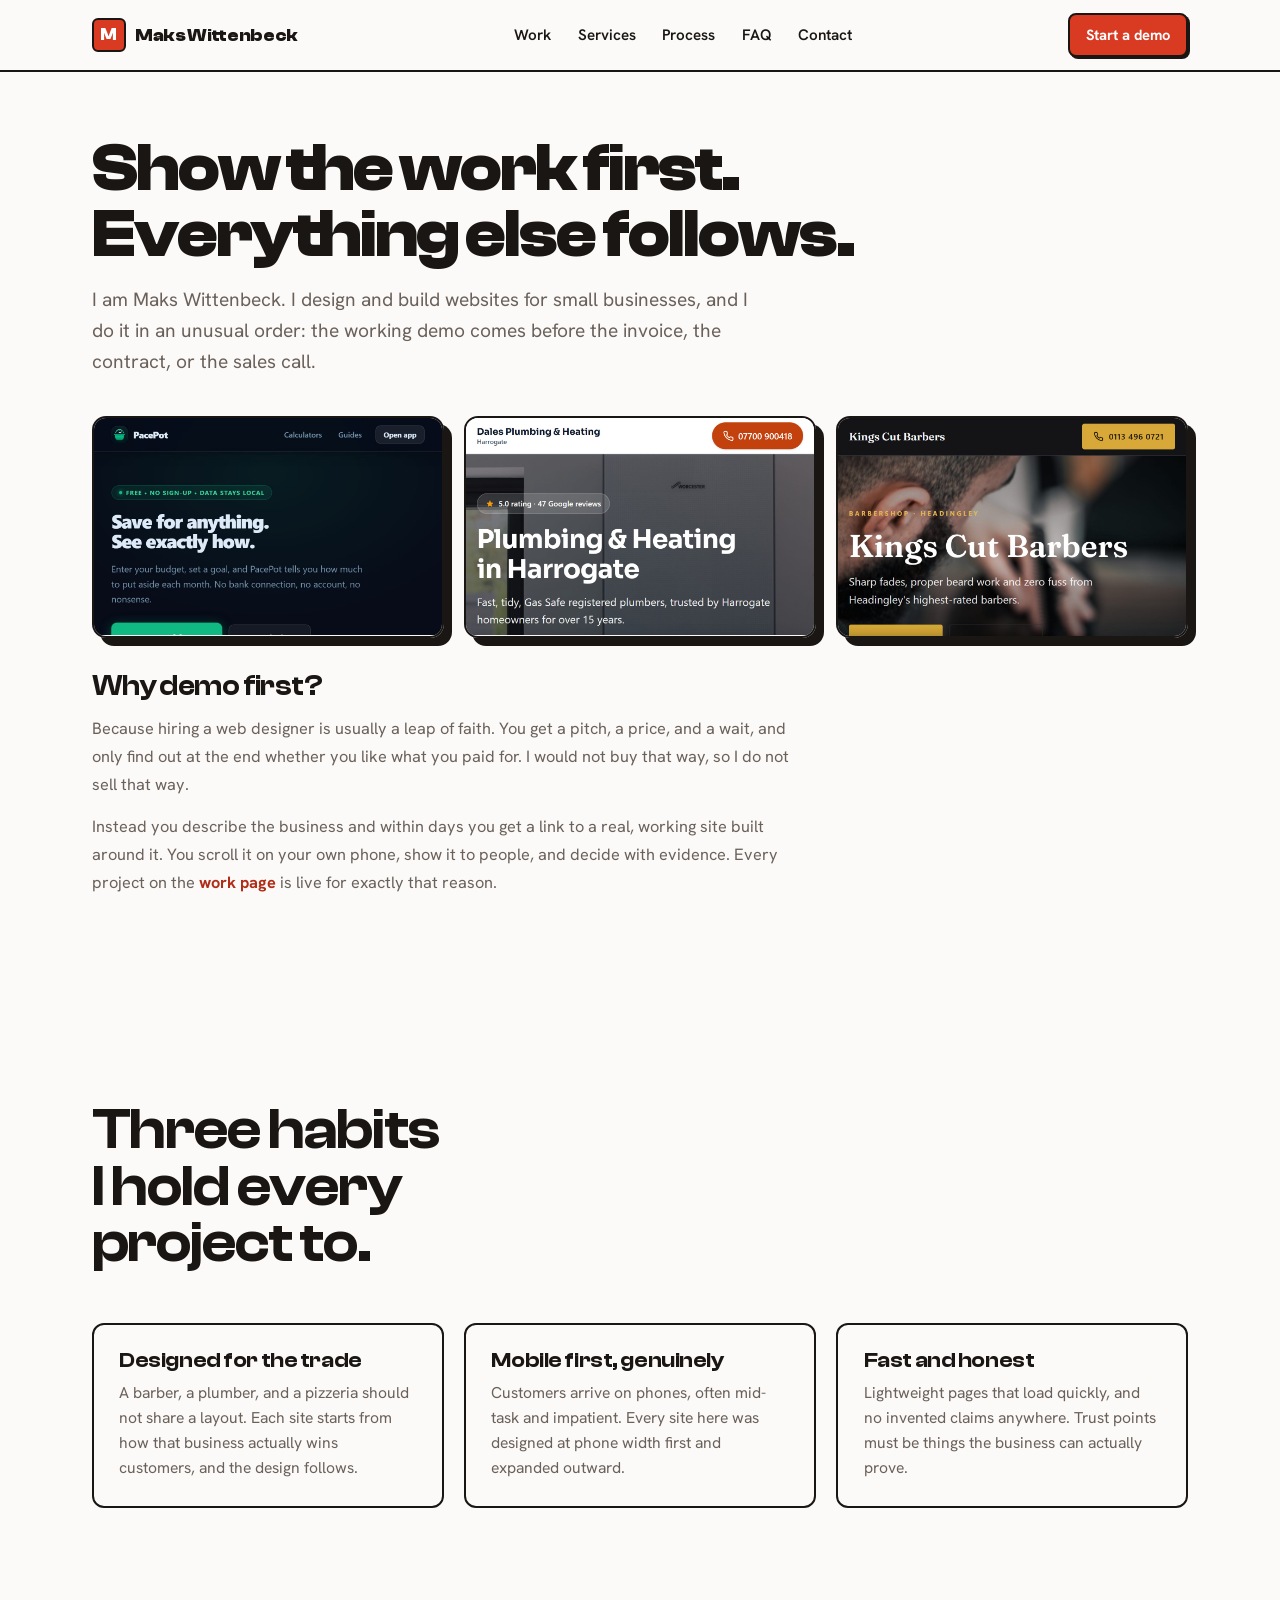
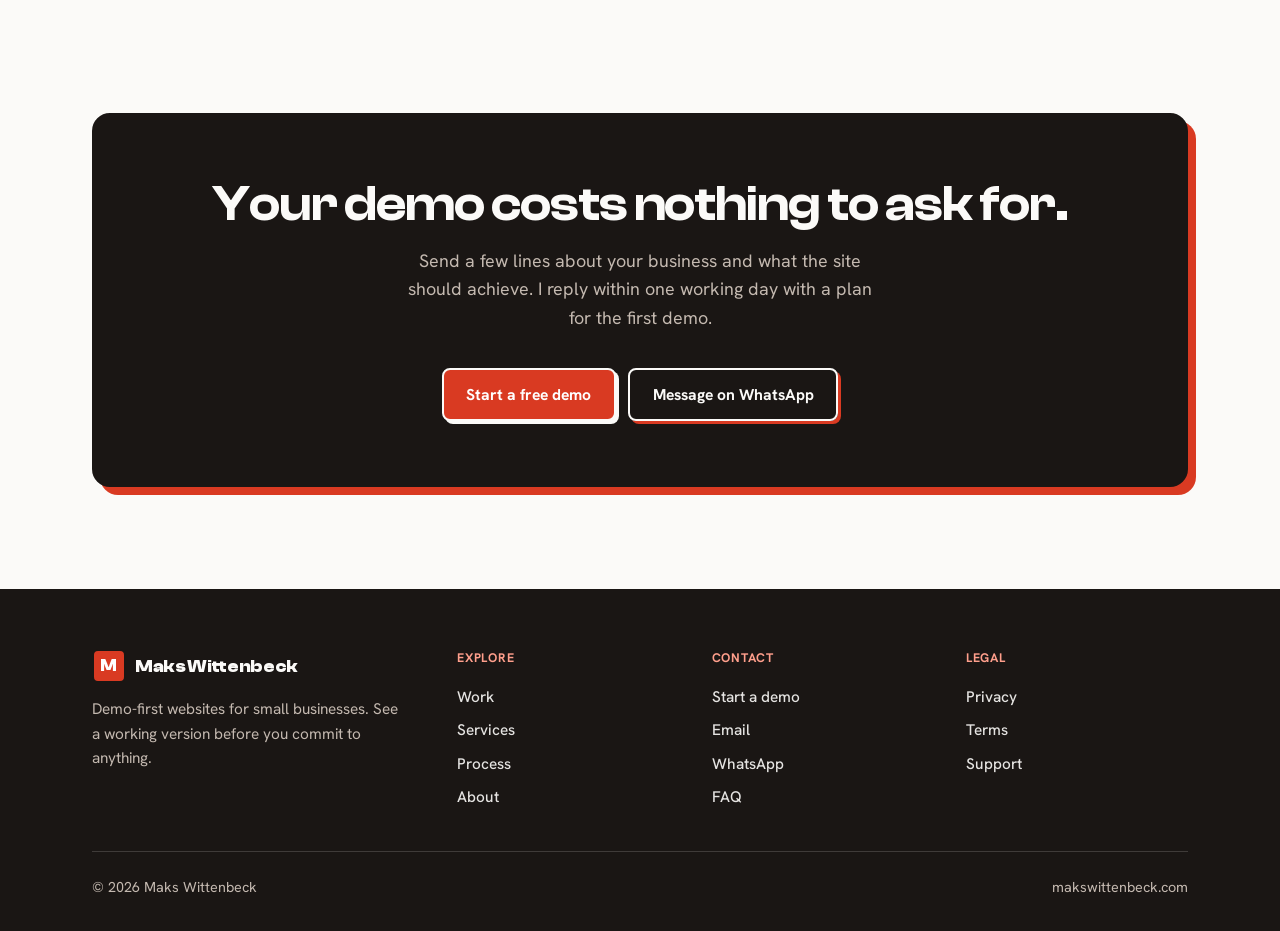
==== commit 7615c975: "Bolder redesign: 'Signboard' identity (Impeccable /bolder) - New bold high-street design system: ver" ====
--- a/about/index.html
+++ b/about/index.html
@@ -12,8 +12,10 @@
     <meta property="og:url" content="https://makswittenbeck.com/about/" />
     <meta property="og:image" content="https://makswittenbeck.com/assets/social-preview.png" />
     <meta name="twitter:card" content="summary_large_image" />
-    <meta name="theme-color" content="#ffffff" />
+    <meta name="theme-color" content="#d93a22" />
     <link rel="icon" href="/assets/favicon.svg" type="image/svg+xml" />
+    <link rel="preload" href="/assets/fonts/clash-display-700.woff2" as="font" type="font/woff2" crossorigin />
+    <link rel="preload" href="/assets/fonts/hanken-variable.woff2" as="font" type="font/woff2" crossorigin />
     <link rel="stylesheet" href="/styles.css" />
   </head>
   <body>
@@ -43,7 +45,6 @@
     <main id="main">
       <section class="section page-hero">
         <div class="container">
-          <span class="eyebrow">About</span>
           <h1>Show the work first. Everything else follows.</h1>
           <p class="lede">I am Maks Wittenbeck. I design and build websites for small businesses, and I do it in an unusual order: the working demo comes before the invoice, the contract, or the sales call.</p>
         </div>
@@ -64,7 +65,7 @@
       </section>
       <section class="section bg-soft">
         <div class="container">
-          <div class="section-head reveal"><span class="eyebrow">How I work</span><h2>Three habits I hold every project to.</h2></div>
+          <div class="section-head reveal"><h2>Three habits I hold every project to.</h2></div>
           <div class="grid grid--3">
             <article class="card reveal"><h3>Designed for the trade</h3><p>A barber, a plumber, and a pizzeria should not share a layout. Each site starts from how that business actually wins customers, and the design follows.</p></article>
             <article class="card reveal"><h3>Mobile first, genuinely</h3><p>Customers arrive on phones, often mid-task and impatient. Every site here was designed at phone width first and expanded outward.</p></article>
--- a/styles.css
+++ b/styles.css
@@ -1,42 +1,55 @@
 /* ============================================================
-   Maks Wittenbeck — clean modern product design system (light)
+   Maks Wittenbeck — "Signboard" design system
+   Bold, warm, high-street. Clash Display + Hanken Grotesk.
    ============================================================ */
 
+@font-face {
+  font-family: "Hanken Grotesk";
+  src: url("/assets/fonts/hanken-variable.woff2") format("woff2");
+  font-weight: 400 800;
+  font-style: normal;
+  font-display: swap;
+}
+@font-face {
+  font-family: "Clash Display";
+  src: url("/assets/fonts/clash-display-600.woff2") format("woff2");
+  font-weight: 600;
+  font-style: normal;
+  font-display: swap;
+}
+@font-face {
+  font-family: "Clash Display";
+  src: url("/assets/fonts/clash-display-700.woff2") format("woff2");
+  font-weight: 700;
+  font-style: normal;
+  font-display: swap;
+}
+
 :root {
-  --bg: #ffffff;
-  --bg-soft: #f6f7f9;
-  --bg-tint: #eef1ff;
-  --surface: #ffffff;
-  --ink: #0e1116;
-  --ink-2: #384250;
-  --muted: #5b6472;
-  --soft: #8b93a1;
-  --line: #e6e8ec;
-  --line-strong: #d6dae1;
-  --brand: #4f46e5;
-  --brand-strong: #4338ca;
-  --brand-soft: #eef0fe;
-  --live: #16a34a;
-  --live-soft: #e7f6ec;
-  --amber: #d97706;
-
-  --radius-sm: 10px;
-  --radius: 14px;
-  --radius-lg: 20px;
-  --radius-xl: 28px;
-
-  --shadow-sm: 0 1px 2px rgba(15, 23, 42, 0.06), 0 1px 3px rgba(15, 23, 42, 0.05);
-  --shadow: 0 4px 12px rgba(15, 23, 42, 0.06), 0 12px 32px rgba(15, 23, 42, 0.07);
-  --shadow-lg: 0 12px 28px rgba(15, 23, 42, 0.09), 0 28px 64px rgba(15, 23, 42, 0.1);
-
-  --max: 1140px;
-  --gutter: clamp(1.1rem, 4vw, 2.4rem);
-  --font: "Inter", ui-sans-serif, system-ui, -apple-system, BlinkMacSystemFont, "Segoe UI", Roboto, sans-serif;
-}
-
-* {
-  box-sizing: border-box;
-}
+  --paper: #fbfaf8;
+  --ink: #1a1614;
+  --ink-soft: #2a2320;
+  --muted: #6b615b;
+  --muted-on-ink: #c4b9b0;
+  --brand: #d93a22;
+  --brand-deep: #b02d18;
+  --brand-tint: #fbeae5;
+  --line: #e6ded7;
+  --line-ink: rgba(251, 250, 248, 0.16);
+
+  --shadow-sm: 0 1px 2px rgba(26, 22, 20, 0.08);
+  --shadow: 0 10px 30px rgba(26, 22, 20, 0.1);
+  --shadow-lg: 0 24px 60px rgba(26, 22, 20, 0.16);
+
+  --max: 1180px;
+  --gutter: clamp(1.1rem, 4vw, 2.6rem);
+  --ease: cubic-bezier(0.22, 1, 0.36, 1);
+
+  --font-display: "Clash Display", "Hanken Grotesk", system-ui, sans-serif;
+  --font-body: "Hanken Grotesk", system-ui, -apple-system, BlinkMacSystemFont, "Segoe UI", sans-serif;
+}
+
+* { box-sizing: border-box; }
 
 html {
   scroll-behavior: smooth;
@@ -46,78 +59,56 @@
 body {
   margin: 0;
   min-width: 320px;
-  background: var(--bg);
+  background: var(--paper);
   color: var(--ink);
-  font-family: var(--font);
-  font-size: 1rem;
+  font-family: var(--font-body);
+  font-size: 1.02rem;
   line-height: 1.6;
   -webkit-font-smoothing: antialiased;
-  text-rendering: optimizeLegibility;
-}
-
-body.nav-open {
-  overflow: hidden;
-}
-
-h1, h2, h3, h4 {
+}
+
+body.nav-open { overflow: hidden; }
+
+h1, h2, h3 {
   margin: 0;
-  line-height: 1.08;
+  font-family: var(--font-display);
+  font-weight: 600;
+  line-height: 0.98;
   letter-spacing: -0.02em;
-  font-weight: 700;
-  color: var(--ink);
   text-wrap: balance;
 }
 
-p {
-  margin: 0;
-}
-
-a {
-  color: inherit;
-  text-decoration: none;
-}
-
-img, svg {
-  max-width: 100%;
-  display: block;
-}
-
-button, input, select, textarea {
-  font: inherit;
-}
-
-::selection {
-  background: var(--brand-soft);
-  color: var(--brand-strong);
-}
+h4 { margin: 0; font-family: var(--font-body); }
+p { margin: 0; }
+a { color: inherit; text-decoration: none; }
+img, svg { max-width: 100%; display: block; }
+button, input, select, textarea { font: inherit; }
+::selection { background: var(--brand); color: #fff; }
 
 :focus-visible {
-  outline: 2px solid var(--brand);
-  outline-offset: 3px;
-  border-radius: 4px;
-}
-
-.sr-only,
-.skip-link {
+  outline: 3px solid var(--brand);
+  outline-offset: 2px;
+  border-radius: 2px;
+}
+
+.dark :focus-visible { outline-color: #fff; }
+
+.sr-only, .skip-link {
   position: absolute;
-  width: 1px;
-  height: 1px;
+  width: 1px; height: 1px;
   overflow: hidden;
   clip: rect(0, 0, 0, 0);
   white-space: nowrap;
 }
 
 .skip-link:focus {
-  top: 1rem;
-  left: 1rem;
-  width: auto;
-  height: auto;
-  clip: auto;
-  z-index: 100;
+  top: 1rem; left: 1rem;
+  width: auto; height: auto;
+  clip: auto; z-index: 100;
   padding: 0.7rem 1rem;
-  border-radius: var(--radius-sm);
   background: var(--ink);
   color: #fff;
+  border-radius: 6px;
 }
 
 /* ---------- Layout ---------- */
@@ -129,58 +120,55 @@
   padding-inline: var(--gutter);
 }
 
-.section {
-  padding-block: clamp(3.5rem, 8vw, 7rem);
-}
-
-.section--tight {
-  padding-block: clamp(2.5rem, 5vw, 4rem);
-}
-
-.bg-soft {
-  background: var(--bg-soft);
-}
-
-.eyebrow {
+.section { padding-block: clamp(3.5rem, 8vw, 7rem); }
+.section--tight { padding-block: clamp(2.5rem, 5vw, 4rem); }
+
+/* Dark (ink) section band */
+.dark {
+  background: var(--ink);
+  color: var(--paper);
+}
+.dark h1, .dark h2, .dark h3 { color: var(--paper); }
+.dark .muted { color: var(--muted-on-ink); }
+
+.muted { color: var(--muted); }
+
+.section-head { max-width: 40ch; margin-bottom: clamp(2rem, 4vw, 3.2rem); }
+.section-head h2 {
+  font-size: clamp(2.1rem, 5vw, 3.6rem);
+}
+.section-head p {
+  margin-top: 1rem;
+  color: var(--muted);
+  font-size: clamp(1.05rem, 1.5vw, 1.2rem);
+  max-width: 52ch;
+}
+.dark .section-head p { color: var(--muted-on-ink); }
+
+/* One deliberate kicker style (used sparingly, not per section) */
+.kicker {
   display: inline-flex;
   align-items: center;
   gap: 0.5rem;
-  margin: 0 0 1rem;
-  color: var(--brand);
-  font-size: 0.8rem;
+  margin-bottom: 1.1rem;
+  padding: 0.32rem 0.7rem 0.32rem 0.6rem;
+  border: 2px solid var(--ink);
+  border-radius: 4px;
+  background: var(--brand);
+  color: #fff;
   font-weight: 700;
-  letter-spacing: 0.04em;
-  text-transform: uppercase;
-}
-
-.section-head {
-  max-width: 640px;
-  margin-bottom: clamp(2rem, 4vw, 3rem);
-}
-
-.section-head h2 {
-  font-size: clamp(1.9rem, 4vw, 2.9rem);
-}
-
-.section-head p {
-  margin-top: 0.9rem;
-  color: var(--muted);
-  font-size: clamp(1rem, 1.4vw, 1.12rem);
-}
-
-.section-head--center {
-  margin-inline: auto;
-  text-align: center;
-}
-
-/* ---------- Header / nav ---------- */
+  font-size: 0.82rem;
+  letter-spacing: 0.01em;
+}
+
+/* ---------- Header ---------- */
 
 .site-header {
   position: sticky;
   top: 0;
   z-index: 50;
-  background: rgba(255, 255, 255, 0.96);
-  border-bottom: 1px solid var(--line);
+  background: var(--paper);
+  border-bottom: 2px solid var(--ink);
 }
 
 .nav {
@@ -188,89 +176,67 @@
   align-items: center;
   justify-content: space-between;
   gap: 1rem;
-  height: 68px;
+  height: 70px;
 }
 
 .brand {
   display: inline-flex;
   align-items: center;
   gap: 0.6rem;
+  font-family: var(--font-display);
   font-weight: 700;
-  font-size: 1rem;
-  letter-spacing: -0.01em;
+  font-size: 1.1rem;
+  letter-spacing: -0.02em;
   color: var(--ink);
 }
 
 .brand-dot {
-  width: 30px;
-  height: 30px;
+  display: grid;
+  place-items: center;
+  width: 34px; height: 34px;
   flex: 0 0 auto;
-  border-radius: 9px;
-  background: linear-gradient(140deg, var(--brand), #7c74f0);
-  box-shadow: inset 0 1px 0 rgba(255, 255, 255, 0.35), var(--shadow-sm);
-  position: relative;
-}
-
-.brand-dot::after {
-  content: "";
-  position: absolute;
-  inset: 9px;
-  border-radius: 3px;
-  background: #fff;
-  opacity: 0.92;
-  clip-path: polygon(0 100%, 0 0, 35% 0, 50% 45%, 65% 0, 100% 0, 100% 100%, 74% 100%, 74% 42%, 50% 92%, 26% 42%, 26% 100%);
-}
-
-.nav-links {
-  display: flex;
-  align-items: center;
-  gap: 0.35rem;
-}
+  border: 2px solid var(--ink);
+  border-radius: 6px;
+  background: var(--brand);
+  color: #fff;
+  font-family: var(--font-display);
+  font-weight: 700;
+  font-size: 1.05rem;
+  line-height: 1;
+}
+.brand-dot::after { content: "M"; margin-top: 1px; }
+
+.nav-links { display: flex; align-items: center; gap: 0.15rem; }
 
 .nav-links a {
-  padding: 0.55rem 0.8rem;
-  border-radius: var(--radius-sm);
-  color: var(--ink-2);
-  font-size: 0.92rem;
-  font-weight: 550;
-  transition: color 160ms ease, background 160ms ease;
-}
-
-.nav-links a:hover {
+  padding: 0.5rem 0.75rem;
+  border-radius: 6px;
   color: var(--ink);
-  background: var(--bg-soft);
-}
-
-.nav-links a[aria-current="page"] {
-  color: var(--brand);
-}
-
-.nav-actions {
-  display: flex;
-  align-items: center;
-  gap: 0.6rem;
-}
+  font-weight: 600;
+  font-size: 0.95rem;
+  transition: color 150ms var(--ease), background 150ms var(--ease);
+}
+.nav-links a:hover { background: var(--brand-tint); color: var(--brand-deep); }
+.nav-links a[aria-current="page"] { color: var(--brand-deep); }
+
+.nav-actions { display: flex; align-items: center; gap: 0.6rem; }
 
 .menu-toggle {
   display: none;
-  width: 44px;
-  height: 44px;
-  border: 1px solid var(--line-strong);
-  border-radius: var(--radius-sm);
-  background: #fff;
+  width: 46px; height: 46px;
+  border: 2px solid var(--ink);
+  border-radius: 6px;
+  background: var(--paper);
   color: var(--ink);
   cursor: pointer;
   padding: 0;
 }
-
 .menu-toggle__line {
   display: block;
-  width: 18px;
-  height: 2px;
+  width: 20px; height: 2.5px;
   margin: 4px auto;
+  background: currentColor;
   border-radius: 2px;
-  background: currentColor;
-  transition: transform 200ms ease, opacity 200ms ease;
 }
 
 /* ---------- Buttons ---------- */
@@ -280,220 +246,137 @@
   align-items: center;
   justify-content: center;
   gap: 0.5rem;
-  min-height: 46px;
-  padding: 0.7rem 1.25rem;
-  border: 1px solid transparent;
-  border-radius: var(--radius-sm);
-  font-size: 0.95rem;
-  font-weight: 600;
+  min-height: 50px;
+  padding: 0.75rem 1.4rem;
+  border: 2px solid var(--ink);
+  border-radius: 8px;
+  font-family: var(--font-body);
+  font-weight: 700;
+  font-size: 0.98rem;
   cursor: pointer;
-  transition: transform 150ms ease, background 150ms ease, border-color 150ms ease, box-shadow 150ms ease, color 150ms ease;
-}
-
-.btn:active {
-  transform: translateY(1px);
-}
-
+  transition: transform 120ms var(--ease), box-shadow 120ms var(--ease), background 150ms var(--ease), color 150ms var(--ease);
+}
+
+/* Chunky "pressed sign" shadow */
 .btn--primary {
   background: var(--brand);
   color: #fff;
-  box-shadow: var(--shadow-sm);
-}
-
-.btn--primary:hover {
-  background: var(--brand-strong);
-  box-shadow: var(--shadow);
-}
+  box-shadow: 3px 3px 0 var(--ink);
+}
+.btn--primary:hover { transform: translate(-1px, -1px); box-shadow: 4px 4px 0 var(--ink); }
+.btn--primary:active { transform: translate(2px, 2px); box-shadow: 1px 1px 0 var(--ink); }
 
 .btn--ghost {
-  background: #fff;
-  border-color: var(--line-strong);
+  background: var(--paper);
   color: var(--ink);
-}
-
-.btn--ghost:hover {
-  border-color: var(--brand);
-  color: var(--brand);
-}
-
-.btn--sm {
-  min-height: 40px;
-  padding: 0.5rem 0.95rem;
-  font-size: 0.9rem;
-}
-
-.btn--block {
-  width: 100%;
-}
+  box-shadow: 3px 3px 0 var(--ink);
+}
+.btn--ghost:hover { transform: translate(-1px, -1px); box-shadow: 4px 4px 0 var(--ink); background: var(--brand-tint); }
+.btn--ghost:active { transform: translate(2px, 2px); box-shadow: 1px 1px 0 var(--ink); }
+
+.btn--sm { min-height: 42px; padding: 0.5rem 1rem; font-size: 0.92rem; box-shadow: 2px 2px 0 var(--ink); }
+.btn--sm:hover { box-shadow: 3px 3px 0 var(--ink); }
+.btn--block { width: 100%; }
+
+/* On dark sections, buttons key off paper */
+.dark .btn--ghost { background: transparent; color: var(--paper); border-color: var(--paper); box-shadow: 3px 3px 0 var(--brand); }
+.dark .btn--ghost:hover { background: rgba(251,250,248,0.08); }
+.dark .btn--primary { box-shadow: 3px 3px 0 var(--paper); border-color: var(--paper); }
 
 .arrow-link {
   display: inline-flex;
   align-items: center;
   gap: 0.4rem;
-  color: var(--brand);
-  font-weight: 600;
-  font-size: 0.95rem;
-}
-
-.arrow-link svg {
-  transition: transform 160ms ease;
-}
-
-.arrow-link:hover svg {
-  transform: translateX(3px);
-}
-
-/* ---------- Hero ---------- */
+  color: var(--brand-deep);
+  font-weight: 700;
+  font-size: 0.98rem;
+}
+.dark .arrow-link { color: #ff9f8c; }
+.arrow-link svg { transition: transform 160ms var(--ease); }
+a:hover .arrow-link svg, .arrow-link:hover svg { transform: translateX(4px); }
+
+/* ---------- Hero (red drench) ---------- */
 
 .hero {
-  padding-top: clamp(3rem, 6vw, 5rem);
-  padding-bottom: clamp(3rem, 6vw, 5rem);
+  background: var(--brand);
+  color: #fff;
+  border-bottom: 2px solid var(--ink);
+  padding-block: clamp(3rem, 7vw, 5.5rem);
   position: relative;
   overflow: hidden;
 }
-
-.hero::before {
-  content: "";
-  position: absolute;
-  top: -30%;
-  right: -10%;
-  width: 60%;
-  height: 120%;
-  background: radial-gradient(closest-side, rgba(79, 70, 229, 0.08), transparent 70%);
-  pointer-events: none;
-}
+.hero h1, .hero h2, .hero h3 { color: #fff; }
 
 .hero-grid {
   display: grid;
-  grid-template-columns: minmax(0, 1.05fr) minmax(0, 0.95fr);
-  gap: clamp(2rem, 5vw, 4.5rem);
+  grid-template-columns: minmax(0, 1.1fr) minmax(0, 0.9fr);
+  gap: clamp(2rem, 5vw, 4rem);
   align-items: center;
 }
 
 .hero h1 {
-  font-size: clamp(2.4rem, 5.4vw, 4rem);
+  font-size: clamp(2.8rem, 7vw, 5.4rem);
+  font-weight: 700;
+  letter-spacing: -0.03em;
 }
 
 .hero .lede {
-  margin-top: 1.2rem;
-  max-width: 34ch;
-  color: var(--muted);
-  font-size: clamp(1.05rem, 1.6vw, 1.25rem);
-}
-
-.pill {
-  display: inline-flex;
-  align-items: center;
-  gap: 0.5rem;
-  padding: 0.4rem 0.85rem;
-  margin-bottom: 1.5rem;
-  border: 1px solid var(--line);
-  border-radius: 999px;
+  margin-top: 1.3rem;
+  max-width: 40ch;
+  color: rgba(255, 255, 255, 0.94);
+  font-size: clamp(1.1rem, 1.7vw, 1.35rem);
+  line-height: 1.5;
+}
+
+.hero-actions { display: flex; flex-wrap: wrap; gap: 0.8rem; margin-top: 2rem; }
+.hero .btn--primary { background: var(--paper); color: var(--ink); border-color: var(--ink); box-shadow: 3px 3px 0 var(--ink); }
+.hero .btn--primary:hover { background: #fff; }
+.hero .btn--ghost { background: transparent; color: #fff; border-color: #fff; box-shadow: 3px 3px 0 var(--ink); }
+.hero .btn--ghost:hover { background: rgba(255,255,255,0.12); }
+
+.hero-trust {
+  display: flex; flex-wrap: wrap;
+  gap: 0.5rem 1.5rem;
+  margin: 2rem 0 0; padding: 0;
+  list-style: none;
+}
+.hero-trust li {
+  display: flex; align-items: center; gap: 0.45rem;
+  color: #fff; font-weight: 600; font-size: 0.95rem;
+}
+.hero-trust svg { flex: 0 0 auto; }
+
+/* Browser mockups, framed like signage */
+.mock-stack { position: relative; }
+.mock {
+  border: 2px solid var(--ink);
+  border-radius: 12px;
   background: #fff;
-  color: var(--ink-2);
-  font-size: 0.82rem;
-  font-weight: 550;
-  box-shadow: var(--shadow-sm);
-}
-
-.pill .dot {
-  width: 8px;
-  height: 8px;
-  border-radius: 50%;
-  background: var(--live);
-  box-shadow: 0 0 0 3px var(--live-soft);
-}
-
-.hero-actions {
-  display: flex;
-  flex-wrap: wrap;
-  gap: 0.75rem;
-  margin-top: 1.9rem;
-}
-
-.hero-trust {
-  display: flex;
-  flex-wrap: wrap;
-  gap: 0.5rem 1.5rem;
-  margin-top: 2rem;
-  padding: 0;
-  list-style: none;
-}
-
-.hero-trust li {
-  display: flex;
-  align-items: center;
-  gap: 0.45rem;
-  color: var(--ink-2);
-  font-size: 0.9rem;
-  font-weight: 550;
-}
-
-.hero-trust svg {
-  color: var(--brand);
-  flex: 0 0 auto;
-}
-
-/* Browser mockup */
-.mock {
-  border-radius: var(--radius-lg);
-  border: 1px solid var(--line);
-  background: #fff;
-  box-shadow: var(--shadow-lg);
+  box-shadow: 8px 8px 0 var(--ink);
   overflow: hidden;
-  transform: rotate(0.6deg);
-}
-
+  transform: rotate(-1.2deg);
+}
 .mock__bar {
-  display: flex;
-  align-items: center;
-  gap: 0.4rem;
-  padding: 0.7rem 0.9rem;
-  border-bottom: 1px solid var(--line);
-  background: var(--bg-soft);
-}
-
-.mock__bar span {
-  width: 11px;
-  height: 11px;
-  border-radius: 50%;
-  background: #d6dae1;
-}
-
+  display: flex; align-items: center; gap: 0.4rem;
+  padding: 0.6rem 0.8rem;
+  border-bottom: 2px solid var(--ink);
+  background: var(--paper);
+}
+.mock__bar span { width: 11px; height: 11px; border-radius: 50%; background: var(--ink); opacity: 0.25; }
 .mock__bar .url {
-  width: auto;
-  height: auto;
-  flex: 1;
-  margin-left: 0.6rem;
-  padding: 0.3rem 0.7rem;
-  border-radius: 999px;
-  background: #fff;
-  border: 1px solid var(--line);
-  color: var(--soft);
-  font-size: 0.72rem;
-  font-weight: 550;
-}
-
-.mock img {
-  width: 100%;
-  height: auto;
-}
-
-.mock-stack {
-  position: relative;
-}
-
+  width: auto; height: auto; flex: 1;
+  margin-left: 0.5rem; padding: 0.28rem 0.65rem;
+  border-radius: 999px; background: #fff;
+  border: 1.5px solid var(--line);
+  color: var(--muted); font-size: 0.72rem; font-weight: 600; opacity: 1;
+}
+.mock img { width: 100%; height: auto; }
 .mock-stack .mock--back {
   position: absolute;
-  right: -6%;
-  bottom: -12%;
+  right: -7%; bottom: -12%;
   width: 46%;
-  transform: rotate(-4deg);
-  z-index: 2;
-}
-
-.mock-stack .mock--back .mock__bar {
-  padding: 0.5rem 0.6rem;
+  transform: rotate(3deg);
+  box-shadow: 6px 6px 0 var(--ink);
 }
 
 /* ---------- Stat strip ---------- */
@@ -501,614 +384,296 @@
 .stat-strip {
   display: grid;
   grid-template-columns: repeat(4, 1fr);
-  gap: 1px;
-  background: var(--line);
-  border: 1px solid var(--line);
-  border-radius: var(--radius);
+  border: 2px solid var(--ink);
+  border-radius: 12px;
   overflow: hidden;
-}
-
-.stat {
-  background: #fff;
-  padding: 1.4rem 1.2rem;
-  text-align: center;
-}
-
+  background: var(--ink);
+  gap: 2px;
+}
+.stat { background: var(--paper); padding: 1.5rem 1.2rem; }
 .stat b {
   display: block;
-  font-size: clamp(1.6rem, 3vw, 2.2rem);
-  font-weight: 750;
-  letter-spacing: -0.02em;
-  color: var(--ink);
-}
-
-.stat span {
-  color: var(--muted);
-  font-size: 0.88rem;
-}
-
-/* ---------- Cards / grids ---------- */
-
-.grid {
-  display: grid;
-  gap: 1.25rem;
-}
-
+  font-family: var(--font-display);
+  font-weight: 700;
+  font-size: clamp(1.8rem, 3.2vw, 2.6rem);
+  color: var(--brand-deep);
+  line-height: 1;
+}
+.stat span { display: block; margin-top: 0.35rem; color: var(--ink); font-weight: 600; font-size: 0.9rem; }
+
+/* ---------- Grids / cards ---------- */
+
+.grid { display: grid; gap: 1.25rem; }
 .grid--2 { grid-template-columns: repeat(2, minmax(0, 1fr)); }
 .grid--3 { grid-template-columns: repeat(3, minmax(0, 1fr)); }
 .grid--4 { grid-template-columns: repeat(4, minmax(0, 1fr)); }
 
 .card {
-  background: var(--surface);
-  border: 1px solid var(--line);
-  border-radius: var(--radius-lg);
-  padding: 1.5rem;
-  box-shadow: var(--shadow-sm);
-  transition: transform 200ms ease, box-shadow 200ms ease, border-color 200ms ease;
-}
-
-.card--hover:hover {
-  transform: translateY(-4px);
-  box-shadow: var(--shadow);
-  border-color: var(--line-strong);
-}
+  background: var(--paper);
+  border: 2px solid var(--ink);
+  border-radius: 12px;
+  padding: 1.6rem;
+  transition: transform 160ms var(--ease), box-shadow 160ms var(--ease);
+}
+.dark .card { background: var(--ink-soft); border-color: var(--line-ink); }
+.card--hover:hover { transform: translate(-2px, -2px); box-shadow: 6px 6px 0 var(--ink); }
+.dark .card--hover:hover { box-shadow: 6px 6px 0 var(--brand); }
 
 .card-icon {
-  display: inline-flex;
-  align-items: center;
-  justify-content: center;
-  width: 44px;
-  height: 44px;
+  display: inline-flex; align-items: center; justify-content: center;
+  width: 46px; height: 46px;
   margin-bottom: 1.1rem;
-  border-radius: 12px;
-  background: var(--brand-soft);
-  color: var(--brand);
-}
-
-.card h3 {
-  font-size: 1.2rem;
-}
-
-.card p {
-  margin-top: 0.55rem;
-  color: var(--muted);
-  font-size: 0.96rem;
-}
-
-/* ---------- Process ---------- */
-
-.steps {
-  display: grid;
-  gap: 1rem;
-  counter-reset: step;
-}
-
+  border: 2px solid var(--ink);
+  border-radius: 9px;
+  background: var(--brand);
+  color: #fff;
+}
+.card h3 { font-size: 1.35rem; }
+.card p { margin-top: 0.55rem; color: var(--muted); font-size: 0.98rem; }
+.dark .card p { color: var(--muted-on-ink); }
+
+/* ---------- Process steps ---------- */
+
+.steps { display: grid; gap: 1rem; }
 .step {
   display: grid;
   grid-template-columns: auto 1fr;
-  gap: 1.1rem;
+  gap: 1.2rem;
   align-items: start;
-  background: #fff;
-  border: 1px solid var(--line);
-  border-radius: var(--radius-lg);
-  padding: 1.4rem 1.5rem;
-  box-shadow: var(--shadow-sm);
-}
-
+  padding: 1.5rem 1.6rem;
+  border: 2px solid var(--ink);
+  border-radius: 12px;
+  background: var(--paper);
+  transition: transform 160ms var(--ease), box-shadow 160ms var(--ease);
+}
+.step:hover { transform: translate(-2px, -2px); box-shadow: 6px 6px 0 var(--brand); }
 .step__num {
-  display: grid;
-  place-items: center;
-  width: 40px;
-  height: 40px;
+  display: grid; place-items: center;
+  width: 46px; height: 46px;
   flex: 0 0 auto;
-  border-radius: 11px;
+  border: 2px solid var(--ink);
+  border-radius: 9px;
   background: var(--ink);
-  color: #fff;
-  font-weight: 700;
-  font-size: 0.95rem;
-}
-
-.step h3 {
-  font-size: 1.12rem;
-}
-
-.step p {
-  margin-top: 0.35rem;
-  color: var(--muted);
-  font-size: 0.96rem;
-}
+  color: var(--paper);
+  font-family: var(--font-display);
+  font-weight: 700; font-size: 1.15rem;
+}
+.step h3 { font-size: 1.2rem; }
+.step p { margin-top: 0.35rem; color: var(--muted); font-size: 0.98rem; }
 
 /* ---------- Work / projects ---------- */
 
 .work-grid {
   display: grid;
   grid-template-columns: repeat(2, minmax(0, 1fr));
-  gap: 1.5rem;
-}
-
+  gap: 1.6rem;
+}
 .project {
+  position: relative;
   display: flex;
   flex-direction: column;
-  background: #fff;
-  border: 1px solid var(--line);
-  border-radius: var(--radius-lg);
+  border: 2px solid var(--ink);
+  border-radius: 14px;
   overflow: hidden;
-  box-shadow: var(--shadow-sm);
-  transition: transform 220ms ease, box-shadow 220ms ease, border-color 220ms ease;
-}
-
-.project:hover {
-  transform: translateY(-5px);
-  box-shadow: var(--shadow-lg);
-  border-color: var(--line-strong);
-}
+  background: var(--paper);
+  box-shadow: 4px 4px 0 var(--ink);
+  transition: transform 180ms var(--ease), box-shadow 180ms var(--ease);
+}
+.project:hover { transform: translate(-3px, -3px); box-shadow: 9px 9px 0 var(--brand); }
+.project:focus-within { transform: translate(-3px, -3px); box-shadow: 9px 9px 0 var(--brand); }
 
 .project__media {
   position: relative;
   aspect-ratio: 16 / 10;
   overflow: hidden;
-  border-bottom: 1px solid var(--line);
-  background: var(--bg-soft);
-}
-
-.project__media img {
-  width: 100%;
-  height: 100%;
-  object-fit: cover;
-  object-position: top center;
-  transition: transform 400ms ease;
-}
-
-.project:hover .project__media img {
-  transform: scale(1.03);
-}
+  border-bottom: 2px solid var(--ink);
+  background: #eee;
+}
+.project__media img { width: 100%; height: 100%; object-fit: cover; object-position: top center; transition: transform 400ms var(--ease); }
+.project:hover .project__media img { transform: scale(1.04); }
 
 .project__badge {
+  position: absolute; top: 0.9rem; left: 0.9rem;
+  display: inline-flex; align-items: center; gap: 0.4rem;
+  padding: 0.32rem 0.68rem;
+  border: 2px solid var(--ink);
+  border-radius: 999px;
+  background: var(--paper);
+  color: var(--ink);
+  font-size: 0.76rem; font-weight: 700;
+}
+.project__badge .dot { width: 8px; height: 8px; border-radius: 50%; background: var(--brand); }
+
+.project__body { display: flex; flex-direction: column; flex: 1; padding: 1.5rem 1.6rem 1.6rem; }
+.project__type { color: var(--brand-deep); font-size: 0.8rem; font-weight: 700; letter-spacing: 0.02em; text-transform: uppercase; }
+.project__body h3 { margin-top: 0.4rem; font-size: 1.5rem; }
+.project__body > p { margin-top: 0.6rem; color: var(--muted); font-size: 0.98rem; }
+
+.tags { display: flex; flex-wrap: wrap; gap: 0.4rem; margin-top: 1rem; }
+.tags span {
+  padding: 0.28rem 0.6rem;
+  border: 1.5px solid var(--line);
+  border-radius: 999px;
+  color: var(--ink);
+  font-size: 0.76rem; font-weight: 600;
+}
+.project__foot { margin-top: auto; padding-top: 1.2rem; }
+
+/* Whole-card link */
+.project__link { color: inherit; }
+.project__link::after {
+  content: "";
   position: absolute;
-  top: 0.85rem;
-  left: 0.85rem;
-  display: inline-flex;
-  align-items: center;
-  gap: 0.4rem;
-  padding: 0.35rem 0.7rem;
-  border-radius: 999px;
-  background: rgba(255, 255, 255, 0.95);
-  border: 1px solid var(--line);
-  color: var(--ink-2);
-  font-size: 0.76rem;
-  font-weight: 600;
-  box-shadow: var(--shadow-sm);
-}
-
-.project__badge .dot {
-  width: 7px;
-  height: 7px;
-  border-radius: 50%;
-  background: var(--live);
-}
-
-.project__body {
-  display: flex;
-  flex-direction: column;
-  flex: 1;
-  padding: 1.4rem 1.5rem 1.5rem;
-}
-
-.project__type {
-  color: var(--brand);
-  font-size: 0.78rem;
-  font-weight: 700;
-  letter-spacing: 0.03em;
-  text-transform: uppercase;
-}
-
-.project__body h3 {
-  margin-top: 0.45rem;
-  font-size: 1.35rem;
-}
-
-.project__body p {
-  margin-top: 0.6rem;
-  color: var(--muted);
-  font-size: 0.96rem;
-}
-
-.tags {
-  display: flex;
-  flex-wrap: wrap;
-  gap: 0.4rem;
-  margin-top: 1rem;
-}
-
-.tags span {
-  padding: 0.3rem 0.6rem;
-  border-radius: 999px;
-  background: var(--bg-soft);
-  border: 1px solid var(--line);
-  color: var(--ink-2);
-  font-size: 0.76rem;
-  font-weight: 550;
-}
-
-.project__foot {
-  margin-top: auto;
-  padding-top: 1.2rem;
+  inset: 0;
+  z-index: 1;
 }
 
 /* ---------- FAQ ---------- */
 
-.faq {
-  display: grid;
-  gap: 0.75rem;
-  max-width: 800px;
-}
-
+.faq { display: grid; gap: 0.8rem; max-width: 780px; }
 .faq details {
-  border: 1px solid var(--line);
-  border-radius: var(--radius);
-  background: #fff;
-  box-shadow: var(--shadow-sm);
+  border: 2px solid var(--ink);
+  border-radius: 10px;
+  background: var(--paper);
   overflow: hidden;
 }
-
 .faq summary {
-  display: flex;
-  align-items: center;
-  justify-content: space-between;
-  gap: 1rem;
-  padding: 1.1rem 1.3rem;
-  cursor: pointer;
-  font-weight: 600;
-  font-size: 1.02rem;
+  display: flex; align-items: center; justify-content: space-between;
+  gap: 1rem; padding: 1.1rem 1.3rem;
+  cursor: pointer; font-weight: 700; font-size: 1.05rem;
   list-style: none;
 }
-
-.faq summary::-webkit-details-marker {
-  display: none;
-}
-
+.faq summary::-webkit-details-marker { display: none; }
 .faq summary::after {
-  content: "";
-  width: 11px;
-  height: 11px;
-  flex: 0 0 auto;
-  border-right: 2px solid var(--soft);
-  border-bottom: 2px solid var(--soft);
-  transform: rotate(45deg);
-  transition: transform 200ms ease;
-}
-
-.faq details[open] summary::after {
-  transform: rotate(-135deg);
-}
-
-.faq details p {
-  padding: 0 1.3rem 1.2rem;
-  color: var(--muted);
-  font-size: 0.98rem;
-}
-
-/* ---------- CTA band ---------- */
+  content: ""; width: 12px; height: 12px; flex: 0 0 auto;
+  border-right: 2.5px solid var(--brand); border-bottom: 2.5px solid var(--brand);
+  transform: rotate(45deg); transition: transform 200ms var(--ease);
+}
+.faq details[open] summary::after { transform: rotate(-135deg); }
+.faq details p { padding: 0 1.3rem 1.2rem; color: var(--muted); font-size: 1rem; }
+
+/* ---------- CTA (ink block) ---------- */
 
 .cta {
-  border-radius: var(--radius-xl);
-  padding: clamp(2.2rem, 5vw, 3.6rem);
-  background: linear-gradient(135deg, #4f46e5, #6d5cf5 55%, #8b7bf7);
-  color: #fff;
+  border: 2px solid var(--ink);
+  border-radius: 18px;
+  padding: clamp(2.4rem, 5vw, 4rem);
+  background: var(--ink);
+  color: var(--paper);
   text-align: center;
-  box-shadow: var(--shadow-lg);
-}
-
-.cta h2 {
-  color: #fff;
-  font-size: clamp(1.8rem, 3.6vw, 2.7rem);
-}
-
-.cta p {
-  margin: 1rem auto 0;
-  max-width: 46ch;
-  color: rgba(255, 255, 255, 0.88);
-  font-size: 1.08rem;
-}
-
-.cta-actions {
-  display: flex;
-  flex-wrap: wrap;
-  gap: 0.75rem;
-  justify-content: center;
-  margin-top: 2rem;
-}
-
-.cta .btn--primary {
-  background: #fff;
-  color: var(--brand-strong);
-}
-
-.cta .btn--primary:hover {
-  background: #f2f2ff;
-}
-
-.cta .btn--ghost {
-  background: transparent;
-  border-color: rgba(255, 255, 255, 0.5);
-  color: #fff;
-}
-
-.cta .btn--ghost:hover {
-  border-color: #fff;
-  color: #fff;
-  background: rgba(255, 255, 255, 0.1);
-}
+  box-shadow: 8px 8px 0 var(--brand);
+}
+.cta h2 { color: var(--paper); font-size: clamp(2rem, 4vw, 3.2rem); }
+.cta p { margin: 1.1rem auto 0; max-width: 48ch; color: var(--muted-on-ink); font-size: 1.12rem; }
+.cta-actions { display: flex; flex-wrap: wrap; gap: 0.8rem; justify-content: center; margin-top: 2.2rem; }
+.cta .btn--primary { background: var(--brand); color: #fff; border-color: var(--paper); box-shadow: 3px 3px 0 var(--paper); }
+.cta .btn--primary:hover { background: var(--brand-deep); }
+.cta .btn--ghost { background: transparent; color: var(--paper); border-color: var(--paper); box-shadow: 3px 3px 0 var(--brand); }
+.cta .btn--ghost:hover { background: rgba(251,250,248,0.1); }
 
 /* ---------- Footer ---------- */
 
 .site-footer {
-  border-top: 1px solid var(--line);
-  background: var(--bg-soft);
-  padding-block: clamp(2.5rem, 5vw, 3.5rem) 2rem;
-}
-
-.footer-top {
-  display: grid;
-  grid-template-columns: 1.4fr 1fr 1fr 1fr;
-  gap: 2rem;
-}
-
-.footer-brand p {
-  margin-top: 0.9rem;
-  max-width: 34ch;
-  color: var(--muted);
-  font-size: 0.94rem;
-}
-
-.footer-col h4 {
-  font-size: 0.78rem;
-  letter-spacing: 0.05em;
-  text-transform: uppercase;
-  color: var(--soft);
-  font-weight: 700;
-}
-
-.footer-col nav {
-  display: grid;
-  gap: 0.6rem;
-  margin-top: 1rem;
-}
-
-.footer-col a {
-  color: var(--ink-2);
-  font-size: 0.94rem;
-  font-weight: 500;
-  transition: color 150ms ease;
-}
-
-.footer-col a:hover {
-  color: var(--brand);
-}
-
+  border-top: 2px solid var(--ink);
+  background: var(--ink);
+  color: var(--paper);
+  padding-block: clamp(2.6rem, 5vw, 3.6rem) 2rem;
+}
+.footer-top { display: grid; grid-template-columns: 1.5fr 1fr 1fr 1fr; gap: 2rem; }
+.site-footer .brand { color: var(--paper); }
+.footer-brand p { margin-top: 0.9rem; max-width: 34ch; color: var(--muted-on-ink); font-size: 0.96rem; }
+.footer-col h4 { font-family: var(--font-body); font-size: 0.78rem; letter-spacing: 0.06em; text-transform: uppercase; color: #ff9f8c; font-weight: 700; }
+.footer-col nav { display: grid; gap: 0.55rem; margin-top: 1rem; }
+.footer-col a { color: var(--paper); font-size: 0.96rem; font-weight: 500; opacity: 0.9; transition: opacity 150ms var(--ease), color 150ms var(--ease); }
+.footer-col a:hover { color: #ff9f8c; opacity: 1; }
 .footer-bottom {
-  display: flex;
-  flex-wrap: wrap;
-  align-items: center;
-  justify-content: space-between;
-  gap: 0.8rem;
-  margin-top: 2.5rem;
-  padding-top: 1.5rem;
-  border-top: 1px solid var(--line);
-  color: var(--soft);
-  font-size: 0.88rem;
+  display: flex; flex-wrap: wrap; align-items: center; justify-content: space-between;
+  gap: 0.8rem; margin-top: 2.6rem; padding-top: 1.5rem;
+  border-top: 1px solid var(--line-ink);
+  color: var(--muted-on-ink); font-size: 0.9rem;
 }
 
 /* ---------- Sub-page hero ---------- */
 
-.page-hero {
-  padding-top: clamp(2.8rem, 5vw, 4.5rem);
-  padding-bottom: clamp(1.5rem, 3vw, 2.5rem);
-}
-
-.page-hero h1 {
-  font-size: clamp(2.2rem, 5vw, 3.4rem);
-}
-
-.page-hero .lede {
-  margin-top: 1.1rem;
-  max-width: 62ch;
-  color: var(--muted);
-  font-size: clamp(1.05rem, 1.5vw, 1.2rem);
-}
-
-.back-link {
-  display: inline-flex;
-  align-items: center;
-  gap: 0.4rem;
-  margin-bottom: 1.2rem;
-  color: var(--muted);
-  font-size: 0.9rem;
-  font-weight: 550;
-}
-
-.back-link:hover {
-  color: var(--brand);
-}
+.page-hero { padding-top: clamp(2.8rem, 5vw, 4.5rem); padding-bottom: clamp(1.5rem, 3vw, 2.6rem); }
+.page-hero h1 { font-size: clamp(2.4rem, 6vw, 4.2rem); font-weight: 700; letter-spacing: -0.03em; }
+.page-hero .lede { margin-top: 1.1rem; max-width: 60ch; color: var(--muted); font-size: clamp(1.05rem, 1.5vw, 1.25rem); }
+
+.back-link { display: inline-flex; align-items: center; gap: 0.4rem; margin-bottom: 1.2rem; color: var(--muted); font-weight: 600; font-size: 0.92rem; }
+.back-link:hover { color: var(--brand-deep); }
 
 /* ---------- Case study ---------- */
 
-.case-meta {
-  display: flex;
-  flex-wrap: wrap;
-  gap: 1rem 2.5rem;
-  margin-top: 1.8rem;
-  padding-top: 1.5rem;
-  border-top: 1px solid var(--line);
-}
-
+.case-meta { display: flex; flex-wrap: wrap; gap: 1rem 2.6rem; margin-top: 1.8rem; padding-top: 1.5rem; border-top: 2px solid var(--ink); }
 .case-meta div { display: grid; gap: 0.2rem; }
-.case-meta dt { color: var(--soft); font-size: 0.74rem; font-weight: 700; text-transform: uppercase; letter-spacing: 0.04em; }
-.case-meta dd { margin: 0; font-weight: 600; font-size: 0.98rem; }
-
-.case-shot {
-  display: block;
-  border-radius: var(--radius-lg);
-  border: 1px solid var(--line);
-  overflow: hidden;
-  box-shadow: var(--shadow);
-}
-
+.case-meta dt { color: var(--muted); font-size: 0.74rem; font-weight: 700; text-transform: uppercase; letter-spacing: 0.05em; }
+.case-meta dd { margin: 0; font-weight: 700; font-size: 1rem; }
+
+.case-shot { display: block; border: 2px solid var(--ink); border-radius: 14px; overflow: hidden; box-shadow: 8px 8px 0 var(--ink); }
 .case-shot img { width: 100%; height: auto; }
 
-.case-body {
-  display: grid;
-  grid-template-columns: 0.4fr 1fr;
-  gap: 1.5rem 3rem;
-  padding-block: clamp(1.6rem, 3vw, 2.4rem);
-  border-bottom: 1px solid var(--line);
-}
-
+.case-body { display: grid; grid-template-columns: 0.4fr 1fr; gap: 1.5rem 3rem; padding-block: clamp(1.8rem, 3vw, 2.6rem); border-bottom: 2px solid var(--line); }
 .case-body:last-of-type { border-bottom: 0; }
-.case-body h2 { font-size: clamp(1.3rem, 2.2vw, 1.7rem); }
-.case-body div p { color: var(--muted); font-size: 1.02rem; }
+.case-body h2 { font-size: clamp(1.4rem, 2.4vw, 1.9rem); }
+.case-body div p { color: var(--muted); font-size: 1.04rem; }
 .case-body div p + p { margin-top: 0.9rem; }
-.case-body ul { margin: 0; padding-left: 1.2rem; color: var(--muted); font-size: 1.02rem; }
+.case-body ul { margin: 0; padding-left: 1.2rem; color: var(--muted); font-size: 1.04rem; }
 .case-body li { margin-bottom: 0.5rem; }
 
-/* ---------- Legal / prose ---------- */
-
-.prose {
-  max-width: 720px;
-}
-
-.prose h2 {
-  margin-top: 2.2rem;
-  font-size: clamp(1.3rem, 2.2vw, 1.6rem);
-}
-
-.prose p, .prose li {
-  color: var(--muted);
-  font-size: 1rem;
-  line-height: 1.7;
-}
-
+/* ---------- Prose (legal) ---------- */
+
+.prose { max-width: 720px; }
+.prose h2 { margin-top: 2.2rem; font-size: clamp(1.4rem, 2.2vw, 1.8rem); }
+.prose p, .prose li { color: var(--muted); font-size: 1.02rem; line-height: 1.72; }
 .prose p { margin-top: 0.9rem; }
 .prose ul { margin-top: 0.9rem; padding-left: 1.2rem; }
 .prose li { margin-bottom: 0.4rem; }
-.prose a { color: var(--brand); font-weight: 600; }
-
-.prose .note {
-  margin-top: 2rem;
+.prose a { color: var(--brand-deep); font-weight: 700; }
+.prose .note { margin-top: 2rem; padding: 1rem 1.2rem; border: 2px solid var(--line); border-radius: 10px; background: #fff; color: var(--muted); font-size: 0.92rem; }
+
+/* ---------- Contact ---------- */
+
+.contact-grid { display: grid; grid-template-columns: 0.9fr 1.1fr; gap: clamp(1.5rem, 4vw, 3rem); align-items: start; }
+.contact-methods { display: grid; gap: 0.8rem; margin-top: 1.6rem; }
+.contact-method {
+  display: flex; align-items: center; gap: 0.9rem;
   padding: 1rem 1.2rem;
-  border: 1px solid var(--line);
-  border-radius: var(--radius);
-  background: var(--bg-soft);
-  color: var(--soft);
-  font-size: 0.9rem;
-}
-
-/* ---------- Contact ---------- */
-
-.contact-grid {
-  display: grid;
-  grid-template-columns: 0.9fr 1.1fr;
-  gap: clamp(1.5rem, 4vw, 3rem);
-  align-items: start;
-}
-
-.contact-methods {
-  display: grid;
-  gap: 0.8rem;
-  margin-top: 1.6rem;
-}
-
-.contact-method {
-  display: flex;
-  align-items: center;
-  gap: 0.9rem;
-  padding: 1rem 1.2rem;
-  border: 1px solid var(--line);
-  border-radius: var(--radius);
-  background: #fff;
-  box-shadow: var(--shadow-sm);
-  transition: border-color 150ms ease, transform 150ms ease;
-}
-
-.contact-method:hover {
-  border-color: var(--brand);
-  transform: translateY(-2px);
-}
-
-.contact-method .card-icon {
-  margin: 0;
-  width: 40px;
-  height: 40px;
-}
-
-.contact-method b { display: block; font-size: 0.98rem; }
-.contact-method span { color: var(--muted); font-size: 0.88rem; }
-
-.form-card {
-  background: #fff;
-  border: 1px solid var(--line);
-  border-radius: var(--radius-lg);
-  padding: clamp(1.4rem, 3vw, 2rem);
-  box-shadow: var(--shadow);
-}
-
-.form-grid {
-  display: grid;
-  grid-template-columns: repeat(2, minmax(0, 1fr));
-  gap: 1rem;
-}
-
+  border: 2px solid var(--ink); border-radius: 10px;
+  background: var(--paper);
+  transition: transform 150ms var(--ease), box-shadow 150ms var(--ease);
+}
+.contact-method:hover { transform: translate(-2px, -2px); box-shadow: 5px 5px 0 var(--brand); }
+.contact-method .card-icon { margin: 0; width: 42px; height: 42px; }
+.contact-method b { display: block; font-size: 1rem; }
+.contact-method span { color: var(--muted); font-size: 0.9rem; }
+
+.form-card { background: #fff; border: 2px solid var(--ink); border-radius: 14px; padding: clamp(1.4rem, 3vw, 2rem); box-shadow: 6px 6px 0 var(--ink); }
+.form-grid { display: grid; grid-template-columns: repeat(2, minmax(0, 1fr)); gap: 1rem; }
 .field { display: grid; gap: 0.4rem; }
 .field--full { grid-column: 1 / -1; }
-
-label {
-  font-size: 0.85rem;
-  font-weight: 600;
-  color: var(--ink-2);
-}
-
+label { font-size: 0.88rem; font-weight: 700; color: var(--ink); }
 input, select, textarea {
-  width: 100%;
-  min-height: 46px;
+  width: 100%; min-height: 48px;
   padding: 0.7rem 0.85rem;
-  border: 1px solid var(--line-strong);
-  border-radius: var(--radius-sm);
-  background: #fff;
-  color: var(--ink);
-  transition: border-color 150ms ease, box-shadow 150ms ease;
-}
-
+  border: 2px solid var(--line);
+  border-radius: 8px;
+  background: #fff; color: var(--ink);
+  transition: border-color 150ms var(--ease), box-shadow 150ms var(--ease);
+}
 textarea { min-height: auto; resize: vertical; }
-
-input:focus, select:focus, textarea:focus {
-  outline: none;
-  border-color: var(--brand);
-  box-shadow: 0 0 0 3px var(--brand-soft);
-}
-
-.form-note {
-  grid-column: 1 / -1;
-  margin: 0;
-  color: var(--soft);
-  font-size: 0.85rem;
-}
-
-/* ---------- Reveal animation ---------- */
-
-.reveal {
-  opacity: 0;
-  transform: translateY(18px);
-  transition: opacity 600ms ease, transform 600ms ease;
-}
-
-.reveal.is-visible {
-  opacity: 1;
-  transform: none;
-}
+input:focus, select:focus, textarea:focus { outline: none; border-color: var(--brand); box-shadow: 0 0 0 3px var(--brand-tint); }
+input::placeholder, textarea::placeholder { color: #9a8f88; }
+.form-note { grid-column: 1 / -1; margin: 0; color: var(--muted); font-size: 0.88rem; }
+
+/* ---------- Reveal ---------- */
+
+.reveal { transition: opacity 600ms var(--ease), transform 600ms var(--ease); }
+.js .reveal { opacity: 0; transform: translateY(16px); }
+.js .reveal.is-visible { opacity: 1; transform: none; }
 
 /* ---------- Responsive ---------- */
 
-@media (max-width: 940px) {
+@media (max-width: 960px) {
   .hero-grid { grid-template-columns: 1fr; }
   .hero-media { order: -1; max-width: 520px; }
   .mock { transform: none; }
@@ -1124,26 +689,17 @@
 
 @media (max-width: 640px) {
   .nav-links {
-    position: fixed;
-    inset: 68px 0 auto 0;
-    flex-direction: column;
-    align-items: stretch;
-    gap: 0.2rem;
+    position: fixed; inset: 70px 0 auto 0;
+    flex-direction: column; align-items: stretch; gap: 0.2rem;
     padding: 1rem var(--gutter) 1.4rem;
-    background: #fff;
-    border-bottom: 1px solid var(--line);
+    background: var(--paper);
+    border-bottom: 2px solid var(--ink);
     box-shadow: var(--shadow);
-    transform: translateY(-8px);
-    opacity: 0;
-    pointer-events: none;
-    transition: opacity 200ms ease, transform 200ms ease;
+    transform: translateY(-8px); opacity: 0; pointer-events: none;
+    transition: opacity 200ms var(--ease), transform 200ms var(--ease);
   }
-  .nav-open .nav-links {
-    opacity: 1;
-    transform: none;
-    pointer-events: auto;
-  }
-  .nav-links a { padding: 0.8rem 0.9rem; font-size: 1rem; }
+  .nav-open .nav-links { opacity: 1; transform: none; pointer-events: auto; }
+  .nav-links a { padding: 0.85rem 0.9rem; font-size: 1.05rem; }
   .menu-toggle { display: block; }
   .nav-actions .btn { display: none; }
   .grid--2, .grid--3, .grid--4 { grid-template-columns: 1fr; }
@@ -1156,6 +712,8 @@
 
 @media (prefers-reduced-motion: reduce) {
   * { scroll-behavior: auto !important; }
-  .reveal { opacity: 1; transform: none; transition: none; }
-  .project:hover, .card--hover:hover, .contact-method:hover { transform: none; }
-}
+  .reveal, .js .reveal { opacity: 1; transform: none; transition: none; }
+  .project:hover, .card--hover:hover, .step:hover, .contact-method:hover,
+  .btn:hover, .btn:active { transform: none; }
+  .project:hover .project__media img { transform: none; }
+}
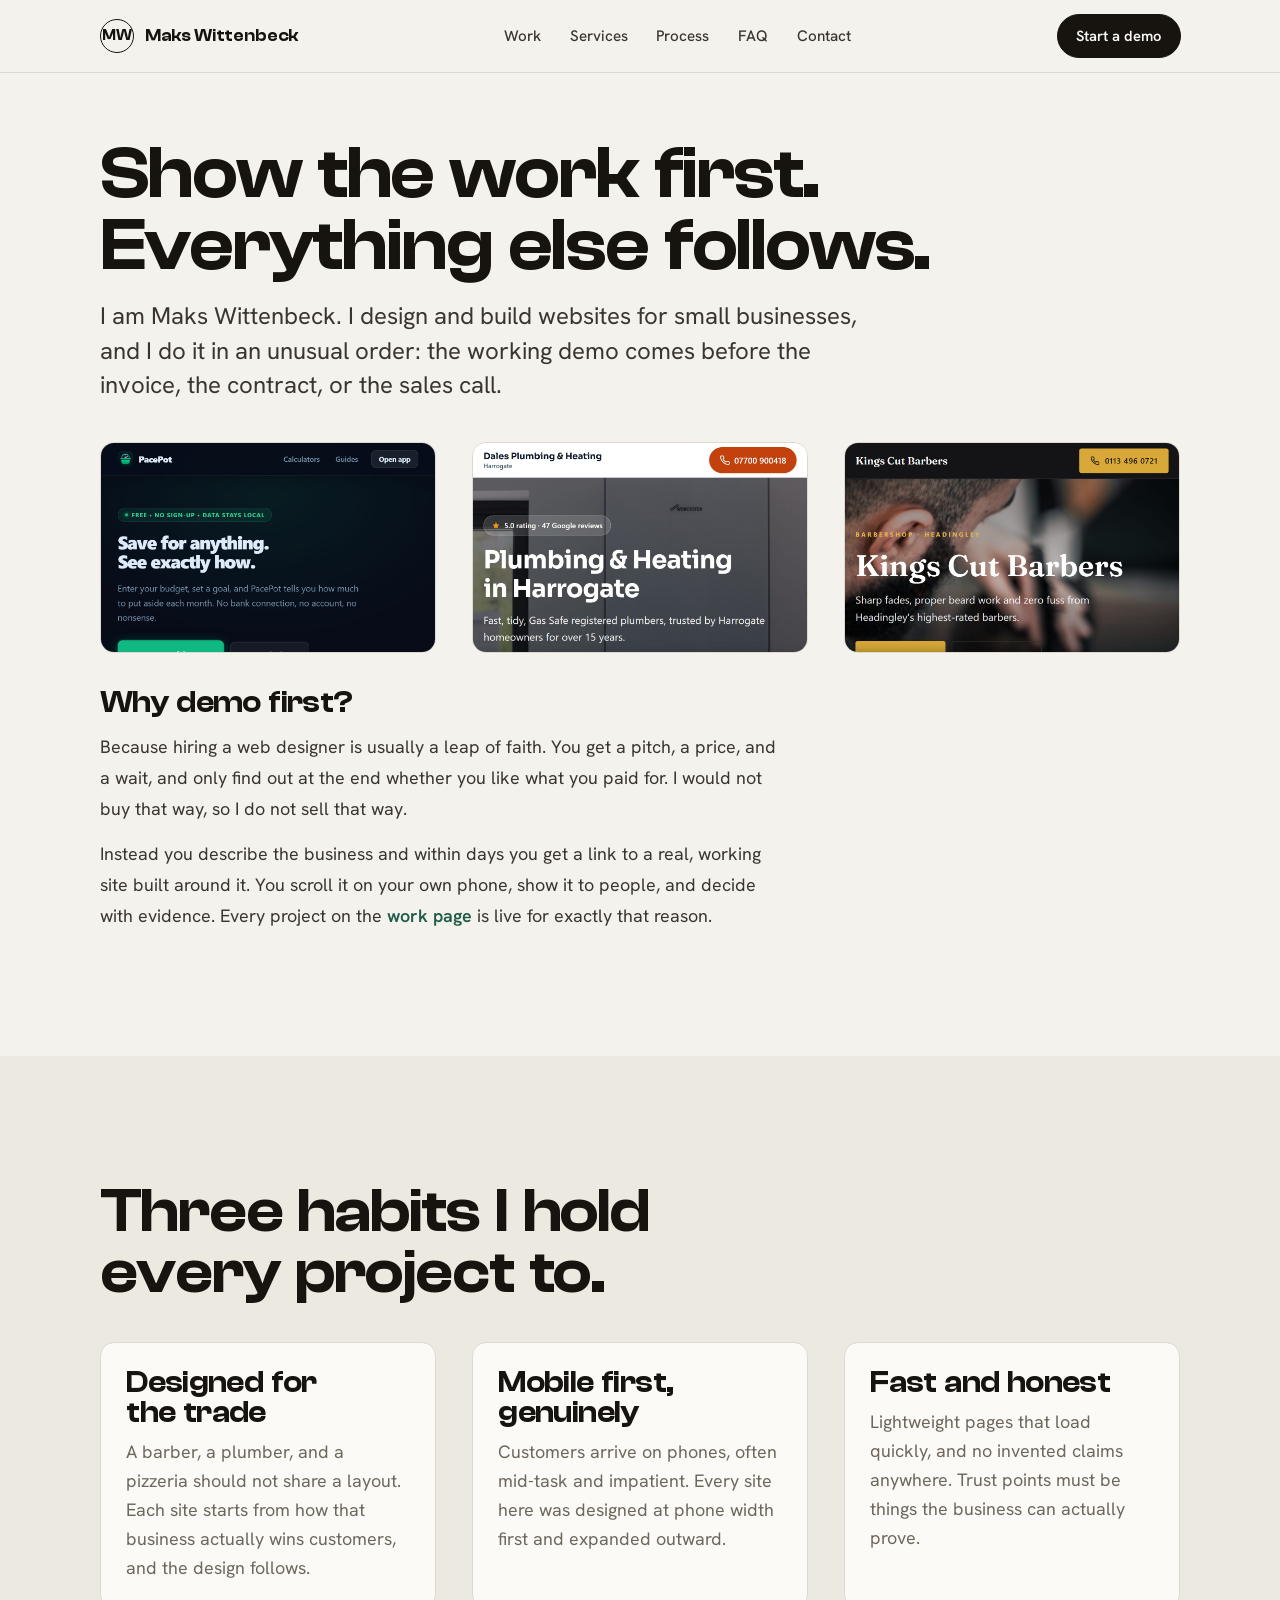
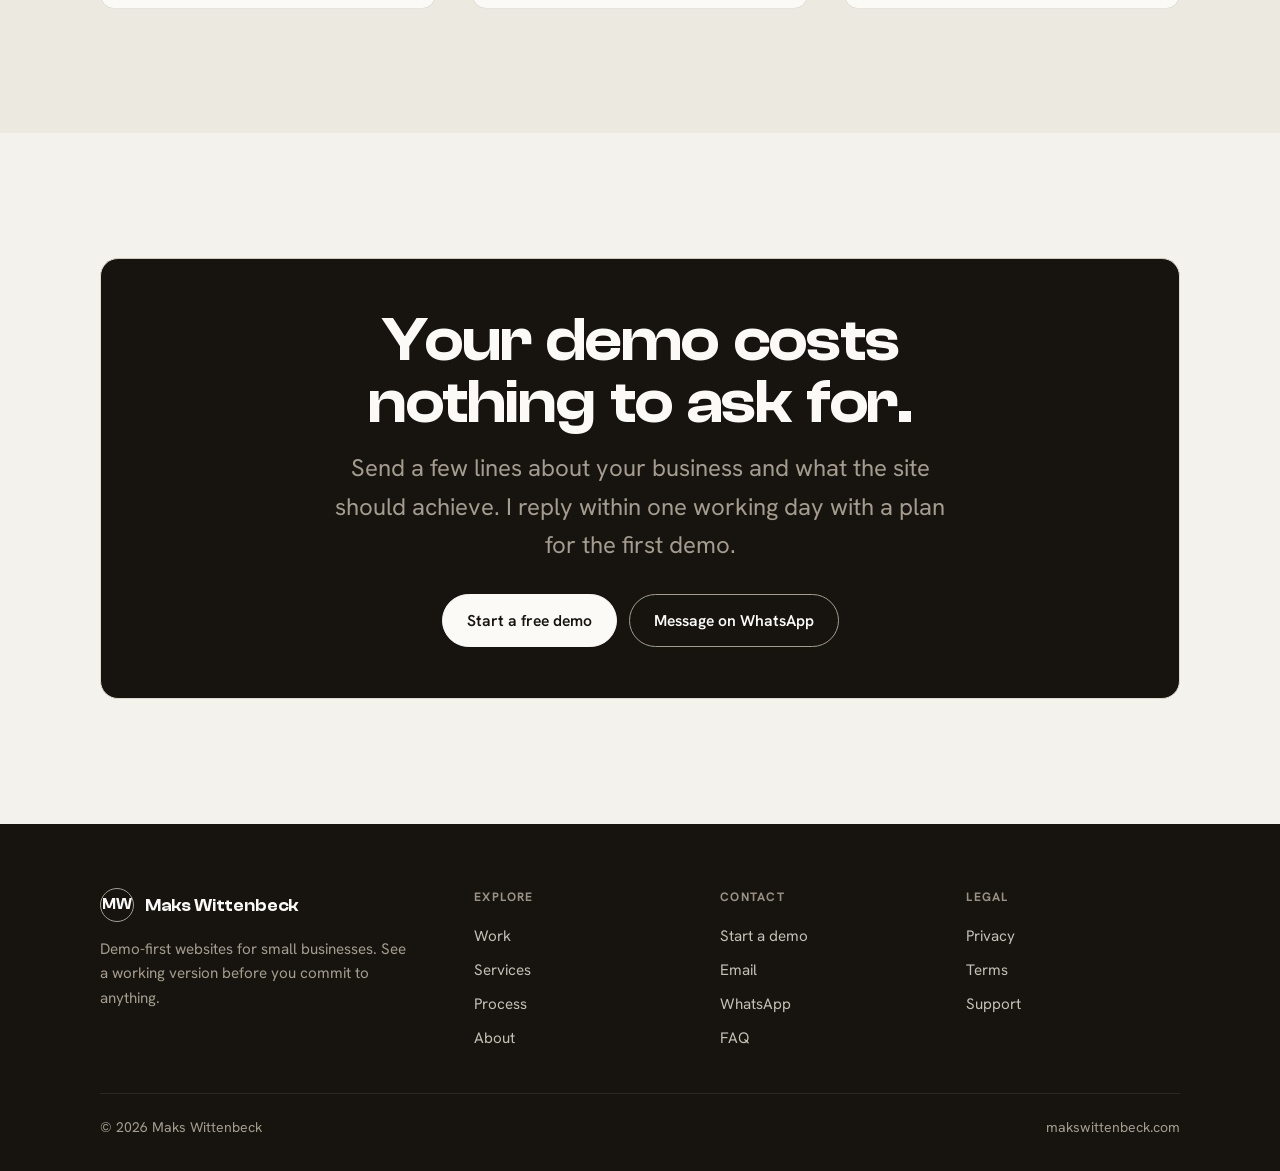
==== commit 628cd3fb: "Editorial studio redesign (homepage + design system) - New light editorial system: paper #f4f2ec, in" ====
--- a/about/index.html
+++ b/about/index.html
@@ -12,9 +12,9 @@
     <meta property="og:url" content="https://makswittenbeck.com/about/" />
     <meta property="og:image" content="https://makswittenbeck.com/assets/social-preview.png" />
     <meta name="twitter:card" content="summary_large_image" />
-    <meta name="theme-color" content="#d93a22" />
+    <meta name="theme-color" content="#f4f2ec" />
     <link rel="icon" href="/assets/favicon.svg" type="image/svg+xml" />
-    <link rel="preload" href="/assets/fonts/clash-display-700.woff2" as="font" type="font/woff2" crossorigin />
+    <link rel="preload" href="/assets/fonts/clash-display-600.woff2" as="font" type="font/woff2" crossorigin />
     <link rel="preload" href="/assets/fonts/hanken-variable.woff2" as="font" type="font/woff2" crossorigin />
     <link rel="stylesheet" href="/styles.css" />
   </head>
--- a/styles.css
+++ b/styles.css
@@ -1,52 +1,60 @@
 /* ============================================================
-   Maks Wittenbeck — "Signboard" design system
-   Bold, warm, high-street. Clash Display + Hanken Grotesk.
+   Maks Wittenbeck — Editorial Studio system
+   Light editorial · pine accent · fluid · topographic
+   Clash Display (display) + Hanken Grotesk (body)
    ============================================================ */
 
 @font-face {
   font-family: "Hanken Grotesk";
   src: url("/assets/fonts/hanken-variable.woff2") format("woff2");
-  font-weight: 400 800;
-  font-style: normal;
-  font-display: swap;
+  font-weight: 400 800; font-style: normal; font-display: swap;
 }
 @font-face {
   font-family: "Clash Display";
   src: url("/assets/fonts/clash-display-600.woff2") format("woff2");
-  font-weight: 600;
-  font-style: normal;
-  font-display: swap;
+  font-weight: 600; font-style: normal; font-display: swap;
 }
 @font-face {
   font-family: "Clash Display";
   src: url("/assets/fonts/clash-display-700.woff2") format("woff2");
-  font-weight: 700;
-  font-style: normal;
-  font-display: swap;
+  font-weight: 700; font-style: normal; font-display: swap;
 }
 
 :root {
-  --paper: #fbfaf8;
-  --ink: #1a1614;
-  --ink-soft: #2a2320;
-  --muted: #6b615b;
-  --muted-on-ink: #c4b9b0;
-  --brand: #d93a22;
-  --brand-deep: #b02d18;
-  --brand-tint: #fbeae5;
-  --line: #e6ded7;
-  --line-ink: rgba(251, 250, 248, 0.16);
-
-  --shadow-sm: 0 1px 2px rgba(26, 22, 20, 0.08);
-  --shadow: 0 10px 30px rgba(26, 22, 20, 0.1);
-  --shadow-lg: 0 24px 60px rgba(26, 22, 20, 0.16);
-
-  --max: 1180px;
-  --gutter: clamp(1.1rem, 4vw, 2.6rem);
+  --paper: #f4f2ec;
+  --paper-2: #ece9e1;
+  --panel: #fbfaf7;
+  --ink: #17140f;
+  --ink-2: #3a352e;
+  --muted: #6e675c;
+  --faint: #9a9186;
+  --line: #ded9cf;
+  --line-2: #cbc5b8;
+  --accent: #1e5b49;
+  --accent-2: #16463a;
+  --accent-tint: #e3ede8;
+  --on-ink: #eae6dd;
+  --on-ink-muted: #a49c8f;
+
+  --display: "Clash Display", "Hanken Grotesk", system-ui, sans-serif;
+  --sans: "Hanken Grotesk", system-ui, -apple-system, BlinkMacSystemFont, "Segoe UI", sans-serif;
+
+  /* fluid type scale */
+  --fs-eyebrow: clamp(0.72rem, 0.68rem + 0.2vw, 0.82rem);
+  --fs-body: clamp(1rem, 0.96rem + 0.2vw, 1.12rem);
+  --fs-lede: clamp(1.15rem, 1.05rem + 0.6vw, 1.5rem);
+  --fs-h3: clamp(1.3rem, 1.1rem + 1vw, 1.9rem);
+  --fs-h2: clamp(2.1rem, 1.5rem + 3vw, 4rem);
+  --fs-display: clamp(2.8rem, 1.4rem + 6.6vw, 8.5rem);
+
+  /* fluid spacing */
+  --pad: clamp(1.25rem, 1rem + 3.4vw, 5rem);
+  --gap: clamp(1.25rem, 1rem + 1.5vw, 2.5rem);
+  --sec: clamp(4rem, 3rem + 6vw, 9rem);
+
   --ease: cubic-bezier(0.22, 1, 0.36, 1);
-
-  --font-display: "Clash Display", "Hanken Grotesk", system-ui, sans-serif;
-  --font-body: "Hanken Grotesk", system-ui, -apple-system, BlinkMacSystemFont, "Segoe UI", sans-serif;
+  --ease-in-out: cubic-bezier(0.65, 0, 0.35, 1);
+  --shell-max: 2100px;
 }
 
 * { box-sizing: border-box; }
@@ -61,659 +69,490 @@
   min-width: 320px;
   background: var(--paper);
   color: var(--ink);
-  font-family: var(--font-body);
-  font-size: 1.02rem;
-  line-height: 1.6;
+  font-family: var(--sans);
+  font-size: var(--fs-body);
+  line-height: 1.62;
   -webkit-font-smoothing: antialiased;
+  overflow-x: hidden;
+  position: relative;
+}
+
+/* fine print grain (scoped to hero/contact only, not a fixed full-screen layer) */
+.grain { position: relative; }
+.grain::before {
+  content: "";
+  position: absolute; inset: 0; z-index: 0;
+  pointer-events: none; opacity: 0.5;
+  background-image: url("data:image/svg+xml,%3Csvg xmlns='http://www.w3.org/2000/svg' width='120' height='120'%3E%3Cfilter id='n'%3E%3CfeTurbulence type='fractalNoise' baseFrequency='0.9' numOctaves='2' stitchTiles='stitch'/%3E%3CfeColorMatrix type='saturate' values='0'/%3E%3C/filter%3E%3Crect width='100%25' height='100%25' filter='url(%23n)' opacity='0.03'/%3E%3C/svg%3E");
 }
 
 body.nav-open { overflow: hidden; }
 
+h1, h2, h3, h4 { margin: 0; }
 h1, h2, h3 {
-  margin: 0;
-  font-family: var(--font-display);
+  font-family: var(--display);
   font-weight: 600;
   line-height: 0.98;
   letter-spacing: -0.02em;
+  word-spacing: 0.1em;
   text-wrap: balance;
 }
-
-h4 { margin: 0; font-family: var(--font-body); }
 p { margin: 0; }
 a { color: inherit; text-decoration: none; }
-img, svg { max-width: 100%; display: block; }
-button, input, select, textarea { font: inherit; }
-::selection { background: var(--brand); color: #fff; }
-
-:focus-visible {
-  outline: 3px solid var(--brand);
-  outline-offset: 2px;
-  border-radius: 2px;
-}
-
-.dark :focus-visible { outline-color: #fff; }
+img, svg, video { display: block; max-width: 100%; }
+button, input, select, textarea { font: inherit; color: inherit; }
+::selection { background: var(--accent); color: var(--panel); }
+
+:focus-visible { outline: 2px solid var(--accent); outline-offset: 3px; border-radius: 2px; }
+.on-ink :focus-visible { outline-color: var(--on-ink); }
 
 .sr-only, .skip-link {
-  position: absolute;
-  width: 1px; height: 1px;
-  overflow: hidden;
-  clip: rect(0, 0, 0, 0);
-  white-space: nowrap;
-}
-
+  position: absolute; width: 1px; height: 1px;
+  overflow: hidden; clip: rect(0, 0, 0, 0); white-space: nowrap;
+}
 .skip-link:focus {
-  top: 1rem; left: 1rem;
-  width: auto; height: auto;
-  clip: auto; z-index: 100;
-  padding: 0.7rem 1rem;
-  background: var(--ink);
-  color: #fff;
-  border-radius: 6px;
-}
-
-/* ---------- Layout ---------- */
-
-.container {
-  width: 100%;
-  max-width: var(--max);
-  margin: 0 auto;
-  padding-inline: var(--gutter);
-}
-
-.section { padding-block: clamp(3.5rem, 8vw, 7rem); }
-.section--tight { padding-block: clamp(2.5rem, 5vw, 4rem); }
-
-/* Dark (ink) section band */
-.dark {
-  background: var(--ink);
-  color: var(--paper);
-}
-.dark h1, .dark h2, .dark h3 { color: var(--paper); }
-.dark .muted { color: var(--muted-on-ink); }
+  top: 1rem; left: 1rem; width: auto; height: auto; clip: auto; z-index: 200;
+  padding: 0.7rem 1rem; background: var(--ink); color: var(--panel); border-radius: 6px;
+}
+
+/* ---------- Shell / layout ---------- */
+
+.shell {
+  width: min(100%, var(--shell-max));
+  margin-inline: auto;
+  padding-inline: var(--pad);
+}
+/* legacy alias so sub-pages keep working */
+.container { width: min(100%, 1200px); margin-inline: auto; padding-inline: var(--pad); }
+
+.section { padding-block: var(--sec); position: relative; }
+.measure { max-width: 62ch; }
+.measure-sm { max-width: 46ch; }
+
+.eyebrow {
+  display: inline-flex; align-items: center; gap: 0.6rem;
+  font-family: var(--sans); font-weight: 600;
+  font-size: var(--fs-eyebrow); letter-spacing: 0.14em; text-transform: uppercase;
+  color: var(--accent);
+}
+.eyebrow::before {
+  content: ""; width: 1.6rem; height: 1px; background: var(--accent); opacity: 0.7;
+}
 
 .muted { color: var(--muted); }
-
-.section-head { max-width: 40ch; margin-bottom: clamp(2rem, 4vw, 3.2rem); }
-.section-head h2 {
-  font-size: clamp(2.1rem, 5vw, 3.6rem);
-}
-.section-head p {
-  margin-top: 1rem;
-  color: var(--muted);
-  font-size: clamp(1.05rem, 1.5vw, 1.2rem);
-  max-width: 52ch;
-}
-.dark .section-head p { color: var(--muted-on-ink); }
-
-/* One deliberate kicker style (used sparingly, not per section) */
-.kicker {
-  display: inline-flex;
-  align-items: center;
-  gap: 0.5rem;
-  margin-bottom: 1.1rem;
-  padding: 0.32rem 0.7rem 0.32rem 0.6rem;
-  border: 2px solid var(--ink);
-  border-radius: 4px;
-  background: var(--brand);
-  color: #fff;
-  font-weight: 700;
-  font-size: 0.82rem;
-  letter-spacing: 0.01em;
-}
+.lede { font-size: var(--fs-lede); line-height: 1.45; color: var(--ink-2); }
+
+/* dark band */
+.on-ink { background: var(--ink); color: var(--on-ink); }
+.on-ink h1, .on-ink h2, .on-ink h3 { color: var(--panel); }
+.on-ink .muted, .on-ink .lede { color: var(--on-ink-muted); }
+.on-ink .eyebrow { color: #7fc9b2; }
+.on-ink .eyebrow::before { background: #7fc9b2; }
+
+/* topographic contour texture */
+.topo {
+  position: absolute; inset: 0; z-index: 0; pointer-events: none;
+  opacity: 0.5; overflow: hidden;
+}
+.topo svg { width: 100%; height: 100%; }
+.topo path { fill: none; stroke: var(--line-2); stroke-width: 1; }
+.on-ink .topo path { stroke: #2c2820; }
 
 /* ---------- Header ---------- */
 
 .site-header {
-  position: sticky;
-  top: 0;
-  z-index: 50;
+  position: sticky; top: 0; z-index: 100;
   background: var(--paper);
-  border-bottom: 2px solid var(--ink);
-}
-
+  border-bottom: 1px solid var(--line);
+}
 .nav {
-  display: flex;
-  align-items: center;
-  justify-content: space-between;
-  gap: 1rem;
-  height: 70px;
-}
-
+  display: flex; align-items: center; justify-content: space-between; gap: 1rem;
+  height: clamp(64px, 8vh, 78px);
+}
 .brand {
-  display: inline-flex;
-  align-items: center;
-  gap: 0.6rem;
-  font-family: var(--font-display);
-  font-weight: 700;
-  font-size: 1.1rem;
-  letter-spacing: -0.02em;
+  display: inline-flex; align-items: center; gap: 0.7rem;
+  font-family: var(--display); font-weight: 600; font-size: 1.05rem; letter-spacing: -0.01em;
   color: var(--ink);
 }
-
 .brand-dot {
-  display: grid;
-  place-items: center;
-  width: 34px; height: 34px;
-  flex: 0 0 auto;
-  border: 2px solid var(--ink);
-  border-radius: 6px;
-  background: var(--brand);
-  color: #fff;
-  font-family: var(--font-display);
-  font-weight: 700;
-  font-size: 1.05rem;
-  line-height: 1;
-}
-.brand-dot::after { content: "M"; margin-top: 1px; }
-
-.nav-links { display: flex; align-items: center; gap: 0.15rem; }
-
+  display: grid; place-items: center; width: 34px; height: 34px; flex: 0 0 auto;
+  border: 1px solid var(--ink); border-radius: 50%;
+  font-family: var(--display); font-weight: 600; font-size: 0.92rem; line-height: 1;
+}
+.brand-dot::after { content: "MW"; letter-spacing: -0.03em; }
+.on-ink .brand, .site-footer .brand { color: var(--panel); }
+.site-footer .brand-dot { border-color: var(--on-ink-muted); color: var(--panel); }
+
+.nav-links { display: flex; align-items: center; gap: 0.1rem; }
 .nav-links a {
-  padding: 0.5rem 0.75rem;
-  border-radius: 6px;
-  color: var(--ink);
-  font-weight: 600;
-  font-size: 0.95rem;
-  transition: color 150ms var(--ease), background 150ms var(--ease);
-}
-.nav-links a:hover { background: var(--brand-tint); color: var(--brand-deep); }
-.nav-links a[aria-current="page"] { color: var(--brand-deep); }
-
-.nav-actions { display: flex; align-items: center; gap: 0.6rem; }
+  position: relative; padding: 0.5rem 0.85rem; border-radius: 4px;
+  font-weight: 500; font-size: 0.95rem; color: var(--ink-2);
+  transition: color 160ms var(--ease);
+}
+.nav-links a::after {
+  content: ""; position: absolute; left: 0.85rem; right: 0.85rem; bottom: 0.35rem; height: 1px;
+  background: var(--accent); transform: scaleX(0); transform-origin: left; transition: transform 220ms var(--ease);
+}
+.nav-links a:hover, .nav-links a:focus-visible { color: var(--ink); }
+.nav-links a:hover::after, .nav-links a[aria-current="page"]::after { transform: scaleX(1); }
+.nav-links a[aria-current="page"] { color: var(--ink); }
+
+.nav-actions { display: flex; align-items: center; gap: 0.7rem; }
 
 .menu-toggle {
-  display: none;
-  width: 46px; height: 46px;
-  border: 2px solid var(--ink);
-  border-radius: 6px;
-  background: var(--paper);
-  color: var(--ink);
-  cursor: pointer;
-  padding: 0;
-}
-.menu-toggle__line {
+  display: none; width: 46px; height: 46px; padding: 0;
+  border: 1px solid var(--ink); border-radius: 50%; background: transparent; color: var(--ink); cursor: pointer;
+}
+.menu-toggle__line { display: block; width: 18px; height: 1.5px; margin: 4px auto; background: currentColor; transition: transform 200ms var(--ease), opacity 200ms var(--ease); }
+.nav-open .menu-toggle__line:first-child { transform: translateY(2.75px) rotate(45deg); }
+.nav-open .menu-toggle__line:last-child { transform: translateY(-2.75px) rotate(-45deg); }
+
+/* ---------- Buttons ---------- */
+
+.btn {
+  display: inline-flex; align-items: center; justify-content: center; gap: 0.55rem;
+  min-height: 52px; padding: 0.8rem 1.5rem;
+  border: 1px solid var(--ink); border-radius: 999px;
+  font-weight: 600; font-size: 0.98rem; cursor: pointer;
+  transition: transform 200ms var(--ease), background 220ms var(--ease), color 220ms var(--ease), border-color 220ms var(--ease);
+  will-change: transform;
+}
+.btn--primary { background: var(--ink); color: var(--panel); }
+.btn--primary:hover { background: var(--accent); border-color: var(--accent); }
+.btn--ghost { background: transparent; color: var(--ink); }
+.btn--ghost:hover { background: var(--ink); color: var(--panel); }
+.btn--sm { min-height: 44px; padding: 0.55rem 1.15rem; font-size: 0.92rem; }
+.on-ink .btn--primary { background: var(--panel); color: var(--ink); border-color: var(--panel); }
+.on-ink .btn--primary:hover { background: var(--accent); color: var(--panel); border-color: var(--accent); }
+.on-ink .btn--ghost { color: var(--panel); border-color: var(--on-ink-muted); }
+.on-ink .btn--ghost:hover { background: var(--panel); color: var(--ink); border-color: var(--panel); }
+
+.arrow-link {
+  display: inline-flex; align-items: center; gap: 0.5rem;
+  font-weight: 600; color: var(--ink);
+  border-bottom: 1px solid var(--line-2); padding-bottom: 3px;
+  transition: color 180ms var(--ease), border-color 180ms var(--ease);
+}
+.arrow-link svg { transition: transform 200ms var(--ease); }
+.arrow-link:hover { color: var(--accent); border-color: var(--accent); }
+.arrow-link:hover svg { transform: translateX(4px); }
+
+/* ---------- Hero ---------- */
+
+.hero { position: relative; padding-top: clamp(2rem, 4vw, 4rem); padding-bottom: var(--sec); overflow: clip; }
+.hero__inner { position: relative; z-index: 2; }
+.hero__statement {
+  font-family: var(--display); font-weight: 600;
+  font-size: var(--fs-display); line-height: 0.92; letter-spacing: -0.03em; word-spacing: 0.08em;
+  max-width: 16ch;
+}
+.hero__statement .accent { color: var(--accent); }
+/* hero headline: visible immediately, never gated on motion */
+.line { display: block; }
+.line > span { display: block; }
+
+.hero__foot {
+  display: flex; flex-wrap: wrap; align-items: flex-end; justify-content: space-between; gap: 2rem;
+  margin-top: clamp(2rem, 4vw, 3.5rem);
+}
+.hero__foot p { max-width: 42ch; color: var(--ink-2); font-size: var(--fs-lede); line-height: 1.5; }
+.hero__cta { display: flex; flex-wrap: wrap; gap: 0.75rem; }
+
+.hero__meta {
+  display: flex; flex-wrap: wrap; gap: 1.5rem 2.5rem;
+  margin-top: clamp(2.5rem, 5vw, 4rem);
+  padding-top: 1.5rem; border-top: 1px solid var(--line);
+  font-size: 0.92rem; color: var(--muted);
+}
+.hero__meta b { display: block; color: var(--ink); font-family: var(--display); font-weight: 600; font-size: 1.05rem; letter-spacing: -0.01em; }
+
+/* ---------- Signature: interactive project index ---------- */
+
+.index { position: relative; }
+.index__head {
+  display: flex; flex-wrap: wrap; align-items: baseline; justify-content: space-between; gap: 1rem;
+  margin-bottom: clamp(1.5rem, 3vw, 2.5rem);
+}
+.index__head h2 { font-size: var(--fs-h2); }
+.index__count { font-family: var(--display); color: var(--faint); font-size: 1rem; }
+
+.index__grid { display: grid; grid-template-columns: 1fr; gap: var(--gap); }
+
+/* desktop: sticky preview + list */
+.index__stage { display: none; }
+
+.index__list { display: grid; }
+.index__item {
+  position: relative; display: grid; grid-template-columns: auto 1fr auto; gap: 1.5rem;
+  align-items: center; padding: clamp(1.1rem, 2.2vw, 1.8rem) 0.25rem;
+  border-top: 1px solid var(--line);
+}
+.index__list .index__item:last-child { border-bottom: 1px solid var(--line); }
+.index__num { font-family: var(--display); color: var(--faint); font-size: 0.9rem; }
+.index__body h3 {
+  font-family: var(--display); font-weight: 600;
+  font-size: clamp(1.6rem, 1rem + 2.6vw, 3.4rem); line-height: 1; letter-spacing: -0.02em;
+  transition: color 220ms var(--ease), transform 320ms var(--ease);
+}
+.index__body p { margin-top: 0.5rem; color: var(--muted); font-size: 0.98rem; max-width: 48ch; }
+.index__tag {
+  font-size: 0.78rem; font-weight: 600; letter-spacing: 0.08em; text-transform: uppercase;
+  color: var(--accent); white-space: nowrap;
+}
+.index__thumb {
   display: block;
-  width: 20px; height: 2.5px;
-  margin: 4px auto;
-  background: currentColor;
-  border-radius: 2px;
-}
-
-/* ---------- Buttons ---------- */
-
-.btn {
-  display: inline-flex;
-  align-items: center;
-  justify-content: center;
-  gap: 0.5rem;
-  min-height: 50px;
-  padding: 0.75rem 1.4rem;
-  border: 2px solid var(--ink);
-  border-radius: 8px;
-  font-family: var(--font-body);
-  font-weight: 700;
-  font-size: 0.98rem;
-  cursor: pointer;
-  transition: transform 120ms var(--ease), box-shadow 120ms var(--ease), background 150ms var(--ease), color 150ms var(--ease);
-}
-
-/* Chunky "pressed sign" shadow */
-.btn--primary {
-  background: var(--brand);
-  color: #fff;
-  box-shadow: 3px 3px 0 var(--ink);
-}
-.btn--primary:hover { transform: translate(-1px, -1px); box-shadow: 4px 4px 0 var(--ink); }
-.btn--primary:active { transform: translate(2px, 2px); box-shadow: 1px 1px 0 var(--ink); }
-
-.btn--ghost {
-  background: var(--paper);
-  color: var(--ink);
-  box-shadow: 3px 3px 0 var(--ink);
-}
-.btn--ghost:hover { transform: translate(-1px, -1px); box-shadow: 4px 4px 0 var(--ink); background: var(--brand-tint); }
-.btn--ghost:active { transform: translate(2px, 2px); box-shadow: 1px 1px 0 var(--ink); }
-
-.btn--sm { min-height: 42px; padding: 0.5rem 1rem; font-size: 0.92rem; box-shadow: 2px 2px 0 var(--ink); }
-.btn--sm:hover { box-shadow: 3px 3px 0 var(--ink); }
-.btn--block { width: 100%; }
-
-/* On dark sections, buttons key off paper */
-.dark .btn--ghost { background: transparent; color: var(--paper); border-color: var(--paper); box-shadow: 3px 3px 0 var(--brand); }
-.dark .btn--ghost:hover { background: rgba(251,250,248,0.08); }
-.dark .btn--primary { box-shadow: 3px 3px 0 var(--paper); border-color: var(--paper); }
-
-.arrow-link {
-  display: inline-flex;
-  align-items: center;
-  gap: 0.4rem;
-  color: var(--brand-deep);
-  font-weight: 700;
-  font-size: 0.98rem;
-}
-.dark .arrow-link { color: #ff9f8c; }
-.arrow-link svg { transition: transform 160ms var(--ease); }
-a:hover .arrow-link svg, .arrow-link:hover svg { transform: translateX(4px); }
-
-/* ---------- Hero (red drench) ---------- */
-
-.hero {
-  background: var(--brand);
-  color: #fff;
-  border-bottom: 2px solid var(--ink);
-  padding-block: clamp(3rem, 7vw, 5.5rem);
-  position: relative;
-  overflow: hidden;
-}
-.hero h1, .hero h2, .hero h3 { color: #fff; }
-
-.hero-grid {
-  display: grid;
-  grid-template-columns: minmax(0, 1.1fr) minmax(0, 0.9fr);
-  gap: clamp(2rem, 5vw, 4rem);
-  align-items: center;
-}
-
-.hero h1 {
-  font-size: clamp(2.8rem, 7vw, 5.4rem);
-  font-weight: 700;
-  letter-spacing: -0.03em;
-}
-
-.hero .lede {
-  margin-top: 1.3rem;
-  max-width: 40ch;
-  color: rgba(255, 255, 255, 0.94);
-  font-size: clamp(1.1rem, 1.7vw, 1.35rem);
-  line-height: 1.5;
-}
-
-.hero-actions { display: flex; flex-wrap: wrap; gap: 0.8rem; margin-top: 2rem; }
-.hero .btn--primary { background: var(--paper); color: var(--ink); border-color: var(--ink); box-shadow: 3px 3px 0 var(--ink); }
-.hero .btn--primary:hover { background: #fff; }
-.hero .btn--ghost { background: transparent; color: #fff; border-color: #fff; box-shadow: 3px 3px 0 var(--ink); }
-.hero .btn--ghost:hover { background: rgba(255,255,255,0.12); }
-
-.hero-trust {
-  display: flex; flex-wrap: wrap;
-  gap: 0.5rem 1.5rem;
-  margin: 2rem 0 0; padding: 0;
-  list-style: none;
-}
-.hero-trust li {
-  display: flex; align-items: center; gap: 0.45rem;
-  color: #fff; font-weight: 600; font-size: 0.95rem;
-}
-.hero-trust svg { flex: 0 0 auto; }
-
-/* Browser mockups, framed like signage */
-.mock-stack { position: relative; }
-.mock {
-  border: 2px solid var(--ink);
-  border-radius: 12px;
-  background: #fff;
-  box-shadow: 8px 8px 0 var(--ink);
-  overflow: hidden;
-  transform: rotate(-1.2deg);
-}
-.mock__bar {
-  display: flex; align-items: center; gap: 0.4rem;
-  padding: 0.6rem 0.8rem;
-  border-bottom: 2px solid var(--ink);
-  background: var(--paper);
-}
-.mock__bar span { width: 11px; height: 11px; border-radius: 50%; background: var(--ink); opacity: 0.25; }
-.mock__bar .url {
-  width: auto; height: auto; flex: 1;
-  margin-left: 0.5rem; padding: 0.28rem 0.65rem;
-  border-radius: 999px; background: #fff;
-  border: 1.5px solid var(--line);
-  color: var(--muted); font-size: 0.72rem; font-weight: 600; opacity: 1;
-}
-.mock img { width: 100%; height: auto; }
-.mock-stack .mock--back {
-  position: absolute;
-  right: -7%; bottom: -12%;
-  width: 46%;
-  transform: rotate(3deg);
-  box-shadow: 6px 6px 0 var(--ink);
-}
-
-/* ---------- Stat strip ---------- */
-
-.stat-strip {
-  display: grid;
-  grid-template-columns: repeat(4, 1fr);
-  border: 2px solid var(--ink);
-  border-radius: 12px;
-  overflow: hidden;
-  background: var(--ink);
-  gap: 2px;
-}
-.stat { background: var(--paper); padding: 1.5rem 1.2rem; }
-.stat b {
-  display: block;
-  font-family: var(--font-display);
-  font-weight: 700;
-  font-size: clamp(1.8rem, 3.2vw, 2.6rem);
-  color: var(--brand-deep);
-  line-height: 1;
-}
-.stat span { display: block; margin-top: 0.35rem; color: var(--ink); font-weight: 600; font-size: 0.9rem; }
-
-/* ---------- Grids / cards ---------- */
-
-.grid { display: grid; gap: 1.25rem; }
-.grid--2 { grid-template-columns: repeat(2, minmax(0, 1fr)); }
-.grid--3 { grid-template-columns: repeat(3, minmax(0, 1fr)); }
-.grid--4 { grid-template-columns: repeat(4, minmax(0, 1fr)); }
-
-.card {
-  background: var(--paper);
-  border: 2px solid var(--ink);
-  border-radius: 12px;
-  padding: 1.6rem;
-  transition: transform 160ms var(--ease), box-shadow 160ms var(--ease);
-}
-.dark .card { background: var(--ink-soft); border-color: var(--line-ink); }
-.card--hover:hover { transform: translate(-2px, -2px); box-shadow: 6px 6px 0 var(--ink); }
-.dark .card--hover:hover { box-shadow: 6px 6px 0 var(--brand); }
-
-.card-icon {
-  display: inline-flex; align-items: center; justify-content: center;
-  width: 46px; height: 46px;
-  margin-bottom: 1.1rem;
-  border: 2px solid var(--ink);
-  border-radius: 9px;
-  background: var(--brand);
-  color: #fff;
-}
-.card h3 { font-size: 1.35rem; }
-.card p { margin-top: 0.55rem; color: var(--muted); font-size: 0.98rem; }
-.dark .card p { color: var(--muted-on-ink); }
-
-/* ---------- Process steps ---------- */
-
-.steps { display: grid; gap: 1rem; }
-.step {
-  display: grid;
-  grid-template-columns: auto 1fr;
-  gap: 1.2rem;
-  align-items: start;
-  padding: 1.5rem 1.6rem;
-  border: 2px solid var(--ink);
-  border-radius: 12px;
-  background: var(--paper);
-  transition: transform 160ms var(--ease), box-shadow 160ms var(--ease);
-}
-.step:hover { transform: translate(-2px, -2px); box-shadow: 6px 6px 0 var(--brand); }
-.step__num {
-  display: grid; place-items: center;
-  width: 46px; height: 46px;
-  flex: 0 0 auto;
-  border: 2px solid var(--ink);
-  border-radius: 9px;
-  background: var(--ink);
-  color: var(--paper);
-  font-family: var(--font-display);
-  font-weight: 700; font-size: 1.15rem;
-}
-.step h3 { font-size: 1.2rem; }
-.step p { margin-top: 0.35rem; color: var(--muted); font-size: 0.98rem; }
-
-/* ---------- Work / projects ---------- */
-
-.work-grid {
-  display: grid;
-  grid-template-columns: repeat(2, minmax(0, 1fr));
-  gap: 1.6rem;
-}
-.project {
-  position: relative;
-  display: flex;
-  flex-direction: column;
-  border: 2px solid var(--ink);
-  border-radius: 14px;
-  overflow: hidden;
-  background: var(--paper);
-  box-shadow: 4px 4px 0 var(--ink);
-  transition: transform 180ms var(--ease), box-shadow 180ms var(--ease);
-}
-.project:hover { transform: translate(-3px, -3px); box-shadow: 9px 9px 0 var(--brand); }
-.project:focus-within { transform: translate(-3px, -3px); box-shadow: 9px 9px 0 var(--brand); }
-
-.project__media {
-  position: relative;
+  margin-top: 1rem; border: 1px solid var(--line); border-radius: 10px; overflow: hidden; background: var(--paper-2);
   aspect-ratio: 16 / 10;
-  overflow: hidden;
-  border-bottom: 2px solid var(--ink);
-  background: #eee;
-}
-.project__media img { width: 100%; height: 100%; object-fit: cover; object-position: top center; transition: transform 400ms var(--ease); }
-.project:hover .project__media img { transform: scale(1.04); }
-
-.project__badge {
-  position: absolute; top: 0.9rem; left: 0.9rem;
-  display: inline-flex; align-items: center; gap: 0.4rem;
-  padding: 0.32rem 0.68rem;
-  border: 2px solid var(--ink);
-  border-radius: 999px;
-  background: var(--paper);
-  color: var(--ink);
-  font-size: 0.76rem; font-weight: 700;
-}
-.project__badge .dot { width: 8px; height: 8px; border-radius: 50%; background: var(--brand); }
-
-.project__body { display: flex; flex-direction: column; flex: 1; padding: 1.5rem 1.6rem 1.6rem; }
-.project__type { color: var(--brand-deep); font-size: 0.8rem; font-weight: 700; letter-spacing: 0.02em; text-transform: uppercase; }
-.project__body h3 { margin-top: 0.4rem; font-size: 1.5rem; }
-.project__body > p { margin-top: 0.6rem; color: var(--muted); font-size: 0.98rem; }
-
-.tags { display: flex; flex-wrap: wrap; gap: 0.4rem; margin-top: 1rem; }
-.tags span {
-  padding: 0.28rem 0.6rem;
-  border: 1.5px solid var(--line);
-  border-radius: 999px;
-  color: var(--ink);
-  font-size: 0.76rem; font-weight: 600;
-}
-.project__foot { margin-top: auto; padding-top: 1.2rem; }
-
-/* Whole-card link */
-.project__link { color: inherit; }
-.project__link::after {
-  content: "";
-  position: absolute;
-  inset: 0;
-  z-index: 1;
-}
-
-/* ---------- FAQ ---------- */
-
-.faq { display: grid; gap: 0.8rem; max-width: 780px; }
-.faq details {
-  border: 2px solid var(--ink);
-  border-radius: 10px;
-  background: var(--paper);
-  overflow: hidden;
-}
-.faq summary {
-  display: flex; align-items: center; justify-content: space-between;
-  gap: 1rem; padding: 1.1rem 1.3rem;
-  cursor: pointer; font-weight: 700; font-size: 1.05rem;
-  list-style: none;
-}
-.faq summary::-webkit-details-marker { display: none; }
-.faq summary::after {
-  content: ""; width: 12px; height: 12px; flex: 0 0 auto;
-  border-right: 2.5px solid var(--brand); border-bottom: 2.5px solid var(--brand);
-  transform: rotate(45deg); transition: transform 200ms var(--ease);
-}
-.faq details[open] summary::after { transform: rotate(-135deg); }
-.faq details p { padding: 0 1.3rem 1.2rem; color: var(--muted); font-size: 1rem; }
-
-/* ---------- CTA (ink block) ---------- */
-
-.cta {
-  border: 2px solid var(--ink);
-  border-radius: 18px;
-  padding: clamp(2.4rem, 5vw, 4rem);
-  background: var(--ink);
-  color: var(--paper);
-  text-align: center;
-  box-shadow: 8px 8px 0 var(--brand);
-}
-.cta h2 { color: var(--paper); font-size: clamp(2rem, 4vw, 3.2rem); }
-.cta p { margin: 1.1rem auto 0; max-width: 48ch; color: var(--muted-on-ink); font-size: 1.12rem; }
-.cta-actions { display: flex; flex-wrap: wrap; gap: 0.8rem; justify-content: center; margin-top: 2.2rem; }
-.cta .btn--primary { background: var(--brand); color: #fff; border-color: var(--paper); box-shadow: 3px 3px 0 var(--paper); }
-.cta .btn--primary:hover { background: var(--brand-deep); }
-.cta .btn--ghost { background: transparent; color: var(--paper); border-color: var(--paper); box-shadow: 3px 3px 0 var(--brand); }
-.cta .btn--ghost:hover { background: rgba(251,250,248,0.1); }
+}
+.index__body { min-width: 0; }
+.index__thumb img { width: 100%; height: 100%; object-fit: cover; object-position: top center; }
+.index__item::after {
+  content: ""; position: absolute; inset: 0; z-index: 1;
+}
+.index__item:hover .index__body h3, .index__item:focus-within .index__body h3 { color: var(--accent); transform: translateX(10px); }
+
+@media (min-width: 1024px) {
+  .index__grid { grid-template-columns: minmax(0, 1.05fr) minmax(0, 1fr); gap: clamp(2rem, 4vw, 5rem); align-items: start; }
+  .index__stage {
+    display: block; position: sticky; top: calc(clamp(64px, 8vh, 78px) + 2rem);
+    order: 2; aspect-ratio: 4 / 3; border-radius: 14px; overflow: hidden;
+    border: 1px solid var(--line); background: var(--paper-2);
+    box-shadow: 0 40px 80px -40px rgba(23, 20, 15, 0.4);
+  }
+  .index__frame { position: absolute; inset: 0; }
+  .index__frame .bar { display: flex; align-items: center; gap: 6px; padding: 0.7rem 0.9rem; border-bottom: 1px solid var(--line); background: var(--panel); }
+  .index__frame .bar i { width: 10px; height: 10px; border-radius: 50%; background: var(--line-2); }
+  .index__frame .bar .url { flex: 1; margin-left: 0.4rem; font-size: 0.72rem; color: var(--faint); font-weight: 600; }
+  .index__shots { position: absolute; inset: 0; top: 40px; }
+  .index__shot { position: absolute; inset: 0; opacity: 0; transform: scale(1.04); transition: opacity 620ms var(--ease), transform 900ms var(--ease); }
+  .index__shot img { width: 100%; height: 100%; object-fit: cover; object-position: top center; }
+  .index__shot.is-active { opacity: 1; transform: none; }
+  .index__thumb { display: none; }
+  .index__body p { opacity: 0.85; }
+}
+
+/* ---------- Featured case study ---------- */
+
+.feature__grid { display: grid; gap: var(--gap); }
+.feature__media {
+  border: 1px solid var(--line); border-radius: 14px; overflow: hidden; background: var(--paper-2);
+  aspect-ratio: 16 / 10;
+}
+.feature__media img { width: 100%; height: 100%; object-fit: cover; object-position: top center; transition: transform 1.2s var(--ease); }
+.feature__media:hover img { transform: scale(1.03); }
+.feature__body h2 { font-size: var(--fs-h2); margin-top: 0.6rem; }
+.feature__note { display: grid; gap: 1.4rem; margin-top: 1.8rem; }
+.feature__note dt { font-size: 0.78rem; font-weight: 700; letter-spacing: 0.08em; text-transform: uppercase; color: var(--faint); margin-bottom: 0.3rem; }
+.feature__note dd { margin: 0; color: var(--ink-2); }
+@media (min-width: 900px) {
+  .feature__grid { grid-template-columns: 1.15fr 1fr; align-items: center; gap: clamp(2rem, 4vw, 5rem); }
+}
+
+/* ---------- Editorial two-column rows (what I do / why) ---------- */
+
+.split { display: grid; gap: clamp(1.5rem, 3vw, 3.5rem); }
+@media (min-width: 900px) { .split { grid-template-columns: minmax(0, 0.85fr) minmax(0, 1.15fr); } .split--sticky > :first-child { position: sticky; top: 7rem; align-self: start; } }
+
+.rows { display: grid; }
+.row {
+  display: grid; grid-template-columns: auto 1fr; gap: clamp(1rem, 2.5vw, 2.5rem);
+  padding: clamp(1.4rem, 2.6vw, 2.2rem) 0; border-top: 1px solid var(--line);
+}
+.rows .row:last-child { border-bottom: 1px solid var(--line); }
+.row__k { font-family: var(--display); font-weight: 600; color: var(--faint); font-size: 1rem; }
+.row h3 { font-size: var(--fs-h3); }
+.row p { margin-top: 0.5rem; color: var(--muted); max-width: 56ch; }
+
+/* ---------- Process (visual path) ---------- */
+
+.path { display: grid; gap: 0; counter-reset: step; }
+.path__step {
+  display: grid; grid-template-columns: clamp(3rem, 8vw, 6rem) 1fr; gap: clamp(1rem, 3vw, 3rem);
+  padding: clamp(1.6rem, 3vw, 2.6rem) 0; border-top: 1px solid var(--line); align-items: start;
+}
+.path .path__step:last-child { border-bottom: 1px solid var(--line); }
+.path__n { font-family: var(--display); font-weight: 600; font-size: clamp(1.6rem, 3vw, 2.6rem); color: var(--accent); line-height: 1; }
+.path__step h3 { font-size: var(--fs-h3); }
+.path__step p { margin-top: 0.5rem; color: var(--muted); max-width: 60ch; }
+
+/* ---------- About ---------- */
+
+.about__grid { display: grid; gap: var(--gap); }
+.about__note {
+  border-left: 0; padding-left: 0; font-family: var(--display); font-weight: 600;
+  font-size: clamp(1.5rem, 1rem + 2vw, 2.6rem); line-height: 1.1; letter-spacing: -0.02em; color: var(--ink);
+}
+.about__body p { margin-top: 1rem; color: var(--ink-2); max-width: 62ch; }
+@media (min-width: 900px) { .about__grid { grid-template-columns: 1.2fr 1fr; align-items: center; gap: clamp(2rem, 5vw, 5rem); } }
+
+/* ---------- Contact ---------- */
+
+.contact__grid { display: grid; gap: clamp(1.5rem, 3vw, 3rem); }
+.contact__big { font-family: var(--display); font-weight: 600; font-size: var(--fs-h2); letter-spacing: -0.02em; }
+.contact__methods { display: grid; gap: 0.5rem; margin-top: 1.6rem; }
+.contact__method {
+  display: flex; align-items: center; justify-content: space-between; gap: 1rem;
+  padding: 1.1rem 0; border-top: 1px solid #2c2820;
+}
+.contact__methods .contact__method:last-child { border-bottom: 1px solid #2c2820; }
+.contact__method b { font-family: var(--display); font-weight: 600; font-size: 1.15rem; color: var(--panel); }
+.contact__method span { color: var(--on-ink-muted); font-size: 0.95rem; }
+@media (min-width: 900px) { .contact__grid { grid-template-columns: 1.1fr 0.9fr; align-items: center; gap: clamp(2rem, 5vw, 5rem); } }
 
 /* ---------- Footer ---------- */
 
-.site-footer {
-  border-top: 2px solid var(--ink);
-  background: var(--ink);
-  color: var(--paper);
-  padding-block: clamp(2.6rem, 5vw, 3.6rem) 2rem;
-}
-.footer-top { display: grid; grid-template-columns: 1.5fr 1fr 1fr 1fr; gap: 2rem; }
-.site-footer .brand { color: var(--paper); }
-.footer-brand p { margin-top: 0.9rem; max-width: 34ch; color: var(--muted-on-ink); font-size: 0.96rem; }
-.footer-col h4 { font-family: var(--font-body); font-size: 0.78rem; letter-spacing: 0.06em; text-transform: uppercase; color: #ff9f8c; font-weight: 700; }
-.footer-col nav { display: grid; gap: 0.55rem; margin-top: 1rem; }
-.footer-col a { color: var(--paper); font-size: 0.96rem; font-weight: 500; opacity: 0.9; transition: opacity 150ms var(--ease), color 150ms var(--ease); }
-.footer-col a:hover { color: #ff9f8c; opacity: 1; }
-.footer-bottom {
-  display: flex; flex-wrap: wrap; align-items: center; justify-content: space-between;
-  gap: 0.8rem; margin-top: 2.6rem; padding-top: 1.5rem;
-  border-top: 1px solid var(--line-ink);
-  color: var(--muted-on-ink); font-size: 0.9rem;
-}
-
-/* ---------- Sub-page hero ---------- */
-
-.page-hero { padding-top: clamp(2.8rem, 5vw, 4.5rem); padding-bottom: clamp(1.5rem, 3vw, 2.6rem); }
-.page-hero h1 { font-size: clamp(2.4rem, 6vw, 4.2rem); font-weight: 700; letter-spacing: -0.03em; }
-.page-hero .lede { margin-top: 1.1rem; max-width: 60ch; color: var(--muted); font-size: clamp(1.05rem, 1.5vw, 1.25rem); }
-
+.site-footer { background: var(--ink); color: var(--on-ink); padding-block: clamp(2.6rem, 5vw, 4rem) 2rem; }
+.footer-top { display: grid; grid-template-columns: 1fr; gap: 2rem; }
+.footer-brand p { margin-top: 0.9rem; max-width: 34ch; color: var(--on-ink-muted); font-size: 0.95rem; }
+.footer-col h4 { font-size: 0.76rem; letter-spacing: 0.1em; text-transform: uppercase; color: var(--faint); font-weight: 700; }
+.footer-col nav { display: grid; gap: 0.6rem; margin-top: 1rem; }
+.footer-col a { color: var(--on-ink); opacity: 0.82; font-size: 0.95rem; transition: opacity 160ms var(--ease), color 160ms var(--ease); }
+.footer-col a:hover { opacity: 1; color: #7fc9b2; }
+.footer-bottom { display: flex; flex-wrap: wrap; gap: 0.6rem 1.5rem; justify-content: space-between; margin-top: 2.6rem; padding-top: 1.4rem; border-top: 1px solid #2c2820; color: var(--on-ink-muted); font-size: 0.88rem; }
+@media (min-width: 760px) { .footer-top { grid-template-columns: 1.6fr 1fr 1fr 1fr; gap: 2rem; } }
+
+/* ---------- Sub-page hero + prose (kept for /work /services /about /legal) ---------- */
+
+.page-hero { padding-top: clamp(2.6rem, 5vw, 4.5rem); padding-bottom: clamp(1.4rem, 3vw, 2.4rem); }
+.page-hero h1 { font-size: clamp(2.4rem, 1.4rem + 4vw, 5rem); letter-spacing: -0.03em; }
+.page-hero .lede { margin-top: 1.1rem; max-width: 60ch; }
 .back-link { display: inline-flex; align-items: center; gap: 0.4rem; margin-bottom: 1.2rem; color: var(--muted); font-weight: 600; font-size: 0.92rem; }
-.back-link:hover { color: var(--brand-deep); }
-
-/* ---------- Case study ---------- */
-
-.case-meta { display: flex; flex-wrap: wrap; gap: 1rem 2.6rem; margin-top: 1.8rem; padding-top: 1.5rem; border-top: 2px solid var(--ink); }
-.case-meta div { display: grid; gap: 0.2rem; }
-.case-meta dt { color: var(--muted); font-size: 0.74rem; font-weight: 700; text-transform: uppercase; letter-spacing: 0.05em; }
-.case-meta dd { margin: 0; font-weight: 700; font-size: 1rem; }
-
-.case-shot { display: block; border: 2px solid var(--ink); border-radius: 14px; overflow: hidden; box-shadow: 8px 8px 0 var(--ink); }
-.case-shot img { width: 100%; height: auto; }
-
-.case-body { display: grid; grid-template-columns: 0.4fr 1fr; gap: 1.5rem 3rem; padding-block: clamp(1.8rem, 3vw, 2.6rem); border-bottom: 2px solid var(--line); }
-.case-body:last-of-type { border-bottom: 0; }
-.case-body h2 { font-size: clamp(1.4rem, 2.4vw, 1.9rem); }
-.case-body div p { color: var(--muted); font-size: 1.04rem; }
-.case-body div p + p { margin-top: 0.9rem; }
-.case-body ul { margin: 0; padding-left: 1.2rem; color: var(--muted); font-size: 1.04rem; }
-.case-body li { margin-bottom: 0.5rem; }
-
-/* ---------- Prose (legal) ---------- */
-
-.prose { max-width: 720px; }
-.prose h2 { margin-top: 2.2rem; font-size: clamp(1.4rem, 2.2vw, 1.8rem); }
-.prose p, .prose li { color: var(--muted); font-size: 1.02rem; line-height: 1.72; }
+.back-link:hover { color: var(--accent); }
+
+.prose { max-width: 68ch; }
+.prose h2 { margin-top: 2.2rem; font-size: var(--fs-h3); }
+.prose p, .prose li { color: var(--ink-2); line-height: 1.72; }
 .prose p { margin-top: 0.9rem; }
 .prose ul { margin-top: 0.9rem; padding-left: 1.2rem; }
 .prose li { margin-bottom: 0.4rem; }
-.prose a { color: var(--brand-deep); font-weight: 700; }
-.prose .note { margin-top: 2rem; padding: 1rem 1.2rem; border: 2px solid var(--line); border-radius: 10px; background: #fff; color: var(--muted); font-size: 0.92rem; }
-
-/* ---------- Contact ---------- */
-
-.contact-grid { display: grid; grid-template-columns: 0.9fr 1.1fr; gap: clamp(1.5rem, 4vw, 3rem); align-items: start; }
-.contact-methods { display: grid; gap: 0.8rem; margin-top: 1.6rem; }
-.contact-method {
-  display: flex; align-items: center; gap: 0.9rem;
-  padding: 1rem 1.2rem;
-  border: 2px solid var(--ink); border-radius: 10px;
-  background: var(--paper);
-  transition: transform 150ms var(--ease), box-shadow 150ms var(--ease);
-}
-.contact-method:hover { transform: translate(-2px, -2px); box-shadow: 5px 5px 0 var(--brand); }
-.contact-method .card-icon { margin: 0; width: 42px; height: 42px; }
-.contact-method b { display: block; font-size: 1rem; }
+.prose a { color: var(--accent); font-weight: 600; }
+.prose .note { margin-top: 2rem; padding: 1rem 1.2rem; border: 1px solid var(--line); border-radius: 10px; background: var(--panel); color: var(--muted); font-size: 0.9rem; }
+
+/* work grid + project cards (sub-pages) */
+.work-grid { display: grid; grid-template-columns: repeat(auto-fit, minmax(min(100%, 340px), 1fr)); gap: var(--gap); }
+.project { position: relative; display: flex; flex-direction: column; border: 1px solid var(--line); border-radius: 14px; overflow: hidden; background: var(--panel); transition: transform 260ms var(--ease), box-shadow 260ms var(--ease); }
+.project:hover, .project:focus-within { transform: translateY(-4px); box-shadow: 0 30px 60px -35px rgba(23,20,15,0.45); }
+.project__media { position: relative; aspect-ratio: 16 / 10; overflow: hidden; border-bottom: 1px solid var(--line); background: var(--paper-2); }
+.project__media img { width: 100%; height: 100%; object-fit: cover; object-position: top center; transition: transform 500ms var(--ease); }
+.project:hover .project__media img { transform: scale(1.04); }
+.project__badge { position: absolute; top: 0.9rem; left: 0.9rem; display: inline-flex; align-items: center; gap: 0.4rem; padding: 0.32rem 0.7rem; border-radius: 999px; background: color-mix(in srgb, var(--panel) 92%, transparent); border: 1px solid var(--line); font-size: 0.76rem; font-weight: 600; }
+.project__badge .dot { width: 7px; height: 7px; border-radius: 50%; background: var(--accent); }
+.project__body { display: flex; flex-direction: column; flex: 1; padding: 1.4rem 1.5rem 1.6rem; }
+.project__type { color: var(--accent); font-size: 0.78rem; font-weight: 700; letter-spacing: 0.06em; text-transform: uppercase; }
+.project__body h3 { margin-top: 0.4rem; font-size: var(--fs-h3); }
+.project__body > p { margin-top: 0.55rem; color: var(--muted); font-size: 0.98rem; }
+.tags { display: flex; flex-wrap: wrap; gap: 0.4rem; margin-top: 1rem; }
+.tags span { padding: 0.28rem 0.6rem; border: 1px solid var(--line); border-radius: 999px; font-size: 0.76rem; font-weight: 500; color: var(--ink-2); }
+.project__foot { margin-top: auto; padding-top: 1.2rem; }
+.project__link::after { content: ""; position: absolute; inset: 0; z-index: 1; }
+
+/* case study (sub-pages) */
+.case-meta { display: flex; flex-wrap: wrap; gap: 1rem 2.6rem; margin-top: 1.8rem; padding-top: 1.5rem; border-top: 1px solid var(--line); }
+.case-meta div { display: grid; gap: 0.2rem; }
+.case-meta dt { color: var(--faint); font-size: 0.74rem; font-weight: 700; text-transform: uppercase; letter-spacing: 0.06em; }
+.case-meta dd { margin: 0; font-weight: 600; }
+.case-shot { display: block; border: 1px solid var(--line); border-radius: 14px; overflow: hidden; }
+.case-shot img { width: 100%; height: auto; }
+.case-body { display: grid; gap: 1rem 3rem; padding-block: clamp(1.6rem, 3vw, 2.4rem); border-bottom: 1px solid var(--line); }
+.case-body:last-of-type { border-bottom: 0; }
+.case-body h2 { font-size: var(--fs-h3); }
+.case-body div p { color: var(--ink-2); }
+.case-body div p + p { margin-top: 0.9rem; }
+.case-body ul { margin: 0; padding-left: 1.2rem; color: var(--ink-2); }
+.case-body li { margin-bottom: 0.5rem; }
+@media (min-width: 860px) { .case-body { grid-template-columns: 0.4fr 1fr; } }
+
+/* contact form (sub-page) */
+.contact-grid { display: grid; grid-template-columns: 1fr; gap: clamp(1.5rem, 4vw, 3rem); align-items: start; }
+@media (min-width: 900px) { .contact-grid { grid-template-columns: 0.9fr 1.1fr; } }
+.contact-methods { display: grid; gap: 0.6rem; margin-top: 1.4rem; }
+.contact-method { display: flex; align-items: center; gap: 0.9rem; padding: 1rem 1.2rem; border: 1px solid var(--line); border-radius: 12px; background: var(--panel); transition: border-color 160ms var(--ease); }
+.contact-method:hover { border-color: var(--accent); }
+.contact-method b { display: block; }
 .contact-method span { color: var(--muted); font-size: 0.9rem; }
-
-.form-card { background: #fff; border: 2px solid var(--ink); border-radius: 14px; padding: clamp(1.4rem, 3vw, 2rem); box-shadow: 6px 6px 0 var(--ink); }
-.form-grid { display: grid; grid-template-columns: repeat(2, minmax(0, 1fr)); gap: 1rem; }
-.field { display: grid; gap: 0.4rem; }
-.field--full { grid-column: 1 / -1; }
-label { font-size: 0.88rem; font-weight: 700; color: var(--ink); }
-input, select, textarea {
-  width: 100%; min-height: 48px;
-  padding: 0.7rem 0.85rem;
-  border: 2px solid var(--line);
-  border-radius: 8px;
-  background: #fff; color: var(--ink);
-  transition: border-color 150ms var(--ease), box-shadow 150ms var(--ease);
-}
+.contact-mail { display: inline-flex; margin-top: 1.2rem; color: var(--accent); font-weight: 600; }
+.contact-mail--wa { color: var(--ink); }
+.form-card { background: var(--panel); border: 1px solid var(--line); border-radius: 14px; padding: clamp(1.4rem, 3vw, 2rem); }
+.contact-form, .form-grid { display: grid; grid-template-columns: repeat(2, minmax(0, 1fr)); gap: 1rem; }
+.form-row, .field { display: grid; gap: 0.4rem; }
+.form-row--full, .field--full, .form-note, .form-submit { grid-column: 1 / -1; }
+label { font-size: 0.85rem; font-weight: 600; }
+input, select, textarea { width: 100%; min-height: 48px; padding: 0.7rem 0.85rem; border: 1px solid var(--line-2); border-radius: 8px; background: var(--panel); transition: border-color 150ms var(--ease), box-shadow 150ms var(--ease); }
 textarea { min-height: auto; resize: vertical; }
-input:focus, select:focus, textarea:focus { outline: none; border-color: var(--brand); box-shadow: 0 0 0 3px var(--brand-tint); }
-input::placeholder, textarea::placeholder { color: #9a8f88; }
-.form-note { grid-column: 1 / -1; margin: 0; color: var(--muted); font-size: 0.88rem; }
-
-/* ---------- Reveal ---------- */
-
-.reveal { transition: opacity 600ms var(--ease), transform 600ms var(--ease); }
-.js .reveal { opacity: 0; transform: translateY(16px); }
-.js .reveal.is-visible { opacity: 1; transform: none; }
-
-/* ---------- Responsive ---------- */
-
-@media (max-width: 960px) {
-  .hero-grid { grid-template-columns: 1fr; }
-  .hero-media { order: -1; max-width: 520px; }
-  .mock { transform: none; }
-  .mock-stack .mock--back { display: none; }
-  .grid--3, .grid--4 { grid-template-columns: repeat(2, minmax(0, 1fr)); }
-  .work-grid { grid-template-columns: 1fr; }
-  .stat-strip { grid-template-columns: repeat(2, 1fr); }
-  .footer-top { grid-template-columns: 1fr 1fr; gap: 1.8rem; }
-  .footer-brand { grid-column: 1 / -1; }
-  .contact-grid { grid-template-columns: 1fr; }
-  .case-body { grid-template-columns: 1fr; gap: 0.6rem; }
-}
-
-@media (max-width: 640px) {
+input:focus, select:focus, textarea:focus { outline: none; border-color: var(--accent); box-shadow: 0 0 0 3px var(--accent-tint); }
+input::placeholder, textarea::placeholder { color: var(--faint); }
+.form-note { margin: 0; color: var(--muted); font-size: 0.86rem; }
+.form-submit { width: fit-content; }
+
+/* FAQ (sub-page) */
+.faq { display: grid; gap: 0.6rem; max-width: 820px; }
+.faq details { border: 1px solid var(--line); border-radius: 10px; background: var(--panel); overflow: hidden; }
+.faq summary { display: flex; align-items: center; justify-content: space-between; gap: 1rem; padding: 1.1rem 1.3rem; cursor: pointer; font-weight: 600; font-size: 1.02rem; list-style: none; }
+.faq summary::-webkit-details-marker { display: none; }
+.faq summary::after { content: ""; width: 11px; height: 11px; flex: 0 0 auto; border-right: 2px solid var(--accent); border-bottom: 2px solid var(--accent); transform: rotate(45deg); transition: transform 200ms var(--ease); }
+.faq details[open] summary::after { transform: rotate(-135deg); }
+.faq details p { padding: 0 1.3rem 1.2rem; color: var(--muted); }
+
+/* legacy utilities used by sub-pages, mapped to the new system */
+.bg-soft { background: var(--paper-2); }
+.cta { border: 1px solid var(--line); border-radius: 18px; padding: clamp(2rem, 4vw, 3.4rem); background: var(--ink); color: var(--on-ink); text-align: center; }
+.cta h2 { color: var(--panel); font-size: var(--fs-h2); }
+.cta p { margin: 1rem auto 0; max-width: 48ch; color: var(--on-ink-muted); font-size: var(--fs-lede); }
+.cta-actions { display: flex; flex-wrap: wrap; gap: 0.75rem; justify-content: center; margin-top: 1.8rem; }
+.cta .btn--primary { background: var(--panel); color: var(--ink); border-color: var(--panel); }
+.cta .btn--primary:hover { background: var(--accent); color: var(--panel); border-color: var(--accent); }
+.cta .btn--ghost { color: var(--panel); border-color: var(--on-ink-muted); }
+.cta .btn--ghost:hover { background: var(--panel); color: var(--ink); border-color: var(--panel); }
+
+/* generic card grids used by sub-pages */
+.grid { display: grid; gap: var(--gap); }
+.grid--2 { grid-template-columns: repeat(auto-fit, minmax(min(100%, 320px), 1fr)); }
+.grid--3 { grid-template-columns: repeat(auto-fit, minmax(min(100%, 280px), 1fr)); }
+.card { background: var(--panel); border: 1px solid var(--line); border-radius: 14px; padding: 1.6rem; }
+.card h3 { font-size: var(--fs-h3); }
+.card p { margin-top: 0.55rem; color: var(--muted); }
+.card-icon { display: inline-flex; align-items: center; justify-content: center; width: 44px; height: 44px; margin-bottom: 1rem; border: 1px solid var(--line-2); border-radius: 10px; color: var(--accent); }
+.section-head { max-width: 60ch; margin-bottom: clamp(1.8rem, 3vw, 3rem); }
+.section-head h2 { font-size: var(--fs-h2); }
+.section-head p { margin-top: 0.9rem; color: var(--muted); font-size: var(--fs-lede); }
+.section-link { display: inline-flex; align-items: center; gap: 0.4rem; margin-top: 1.4rem; color: var(--accent); font-weight: 600; }
+.steps { display: grid; }
+.step { display: grid; grid-template-columns: auto 1fr; gap: 1.1rem; align-items: start; padding: 1.4rem 0; border-top: 1px solid var(--line); }
+.steps .step:last-child { border-bottom: 1px solid var(--line); }
+.step__num { display: grid; place-items: center; width: 40px; height: 40px; border: 1px solid var(--ink); border-radius: 50%; font-family: var(--display); font-weight: 600; }
+.step h3 { font-size: var(--fs-h3); }
+.step p { margin-top: 0.35rem; color: var(--muted); }
+
+/* ---------- Reveal motion ---------- */
+
+.reveal { transition: opacity 800ms var(--ease), transform 800ms var(--ease); transition-delay: var(--reveal-delay, 0ms); }
+.js .reveal { opacity: 0; transform: translateY(26px); }
+.js .reveal.reveal--mask { clip-path: inset(0 0 100% 0); transform: none; opacity: 1; transition: clip-path 900ms var(--ease); }
+.js .reveal.is-visible { opacity: 1; transform: none; clip-path: inset(0 0 0 0); }
+
+/* ---------- Responsive nav ---------- */
+
+@media (max-width: 720px) {
   .nav-links {
-    position: fixed; inset: 70px 0 auto 0;
-    flex-direction: column; align-items: stretch; gap: 0.2rem;
-    padding: 1rem var(--gutter) 1.4rem;
-    background: var(--paper);
-    border-bottom: 2px solid var(--ink);
-    box-shadow: var(--shadow);
-    transform: translateY(-8px); opacity: 0; pointer-events: none;
+    position: fixed; inset: clamp(64px, 8vh, 78px) 0 auto 0;
+    flex-direction: column; align-items: stretch; gap: 0.1rem;
+    padding: 1rem var(--pad) 1.6rem; background: var(--paper); border-bottom: 1px solid var(--line);
+    box-shadow: 0 30px 60px -30px rgba(23,20,15,0.4);
+    transform: translateY(-10px); opacity: 0; pointer-events: none;
     transition: opacity 200ms var(--ease), transform 200ms var(--ease);
   }
   .nav-open .nav-links { opacity: 1; transform: none; pointer-events: auto; }
-  .nav-links a { padding: 0.85rem 0.9rem; font-size: 1.05rem; }
+  .nav-links a { padding: 0.85rem 0.4rem; font-size: 1.1rem; border-bottom: 1px solid var(--line); }
+  .nav-links a::after { display: none; }
   .menu-toggle { display: block; }
   .nav-actions .btn { display: none; }
-  .grid--2, .grid--3, .grid--4 { grid-template-columns: 1fr; }
-  .hero-actions .btn { flex: 1; }
-}
-
-@media (max-width: 380px) {
-  .stat-strip { grid-template-columns: 1fr; }
+  .contact-form, .form-grid { grid-template-columns: 1fr; }
+  .hero__cta .btn, .hero__cta { width: 100%; }
 }
 
 @media (prefers-reduced-motion: reduce) {
   * { scroll-behavior: auto !important; }
-  .reveal, .js .reveal { opacity: 1; transform: none; transition: none; }
-  .project:hover, .card--hover:hover, .step:hover, .contact-method:hover,
-  .btn:hover, .btn:active { transform: none; }
-  .project:hover .project__media img { transform: none; }
-}
+  .reveal, .js .reveal, .js .reveal--line { opacity: 1 !important; transform: none !important; clip-path: none !important; transition: none !important; animation: none !important; }
+  .index__shot { transition: opacity 200ms linear !important; transform: none !important; }
+  .btn, .project, .feature__media img, .index__body h3 { transition: none !important; }
+}
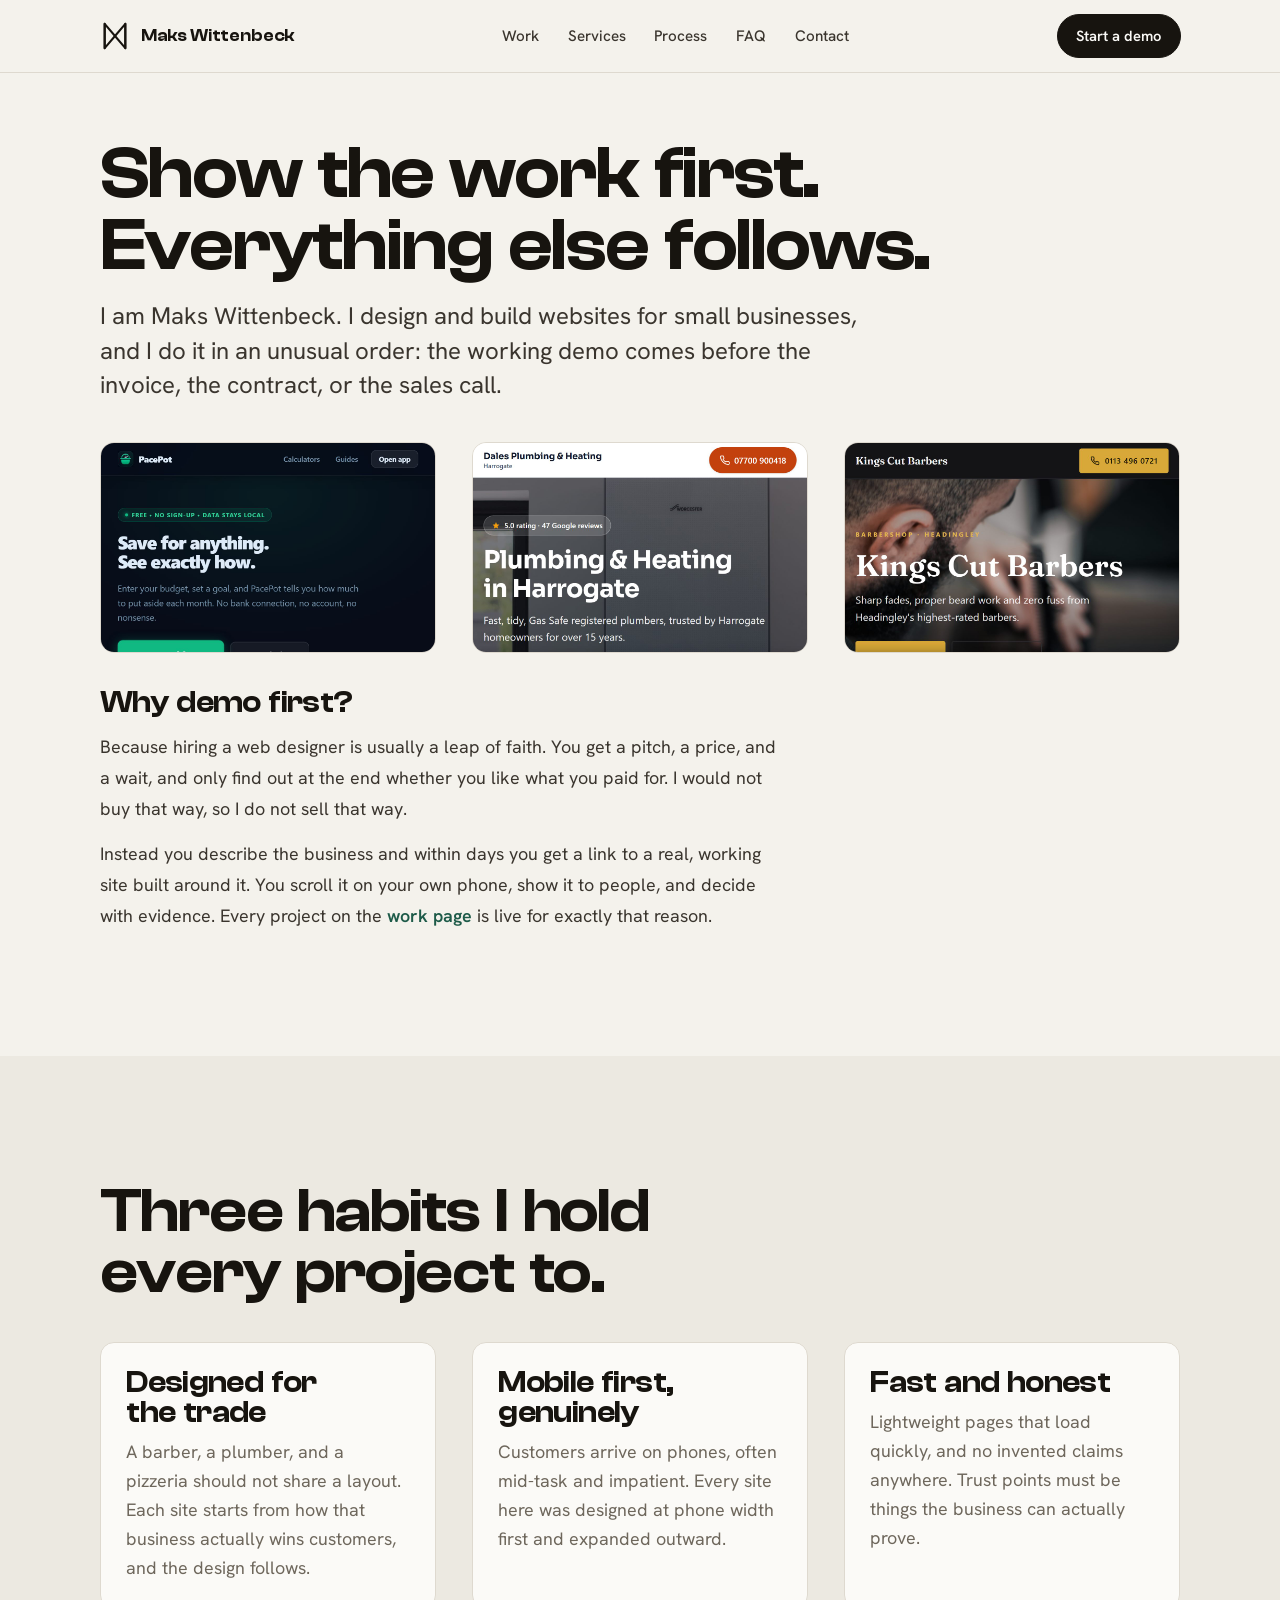
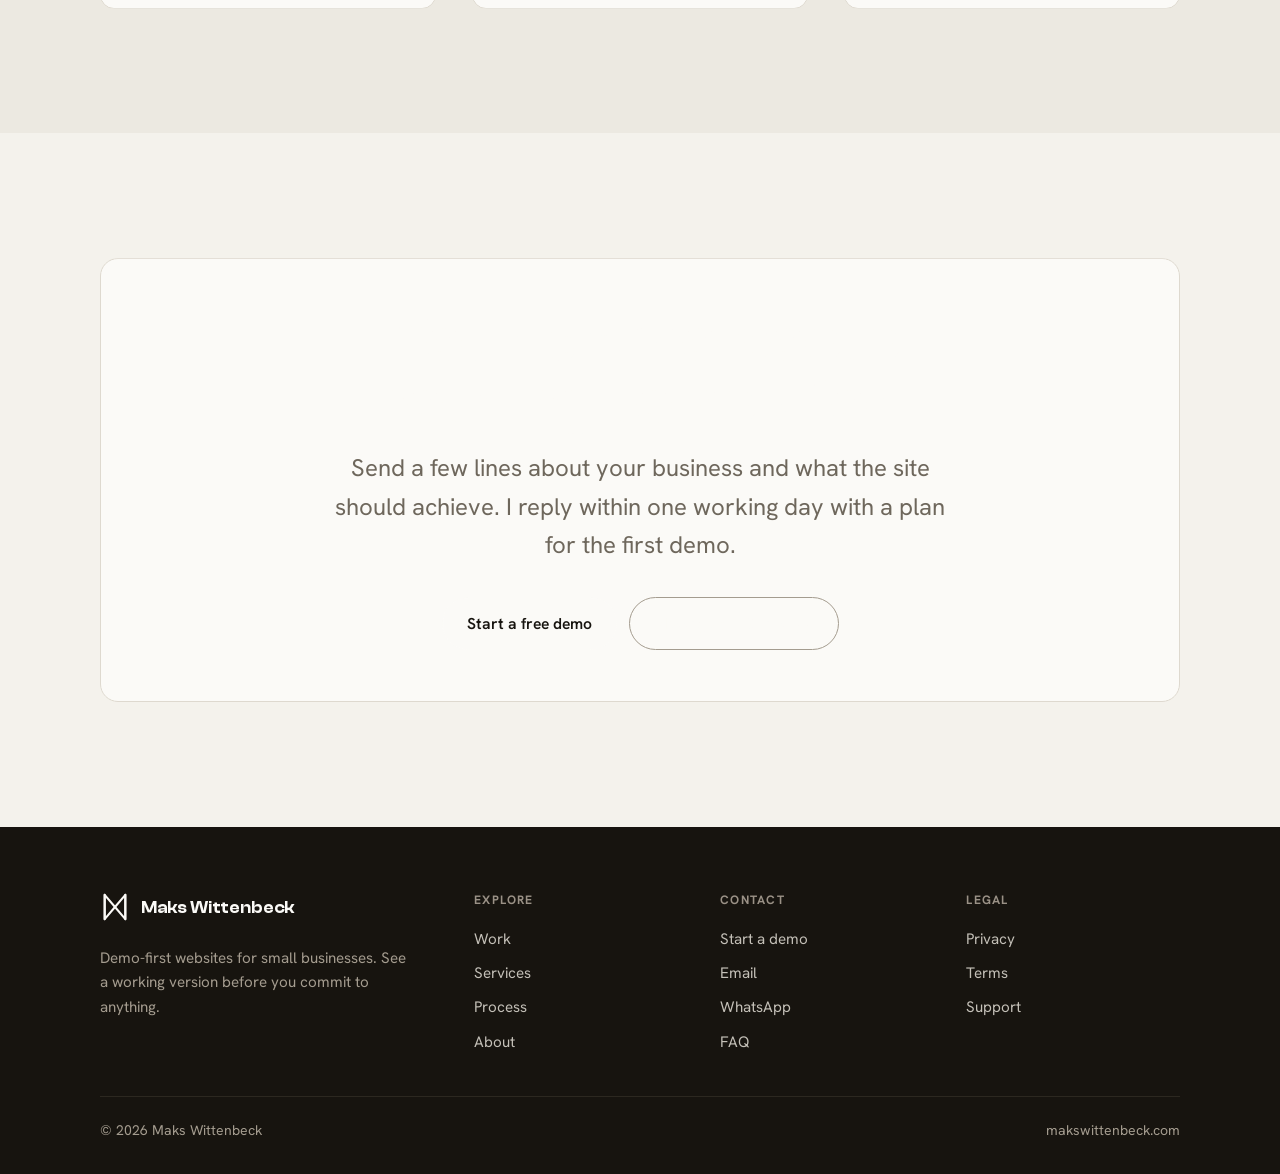
==== commit 55b09477: "Editorial studio redesign: new system, signature project index, MW mark - New light editorial design" ====
--- a/about/index.html
+++ b/about/index.html
@@ -23,7 +23,7 @@
     <header class="site-header">
       <div class="container nav">
         <a class="brand" href="/" aria-label="Maks Wittenbeck home">
-          <span class="brand-dot" aria-hidden="true"></span>
+          <span class="brand-dot" aria-hidden="true"><svg viewBox="0 0 32 34" fill="none" stroke="currentColor" stroke-width="2.2" stroke-linecap="round" stroke-linejoin="round"><path d="M5 30V4l11 13L27 4v26"/><path d="M5 4v26l11-13 11 13V4"/></svg></span>
           <span>Maks Wittenbeck</span>
         </a>
         <nav class="nav-links" id="nav-links" aria-label="Primary">
@@ -91,7 +91,7 @@
       <div class="container">
         <div class="footer-top">
           <div class="footer-brand">
-            <a class="brand" href="/"><span class="brand-dot" aria-hidden="true"></span><span>Maks Wittenbeck</span></a>
+            <a class="brand" href="/"><span class="brand-dot" aria-hidden="true"><svg viewBox="0 0 32 34" fill="none" stroke="currentColor" stroke-width="2.2" stroke-linecap="round" stroke-linejoin="round"><path d="M5 30V4l11 13L27 4v26"/><path d="M5 4v26l11-13 11 13V4"/></svg></span><span>Maks Wittenbeck</span></a>
             <p>Demo-first websites for small businesses. See a working version before you commit to anything.</p>
           </div>
           <div class="footer-col">
--- a/styles.css
+++ b/styles.css
@@ -175,13 +175,12 @@
   color: var(--ink);
 }
 .brand-dot {
-  display: grid; place-items: center; width: 34px; height: 34px; flex: 0 0 auto;
-  border: 1px solid var(--ink); border-radius: 50%;
-  font-family: var(--display); font-weight: 600; font-size: 0.92rem; line-height: 1;
-}
-.brand-dot::after { content: "MW"; letter-spacing: -0.03em; }
+  display: grid; place-items: center; width: 30px; height: 32px; flex: 0 0 auto;
+  color: var(--ink);
+}
+.brand-dot svg { width: 100%; height: 100%; display: block; overflow: visible; }
 .on-ink .brand, .site-footer .brand { color: var(--panel); }
-.site-footer .brand-dot { border-color: var(--on-ink-muted); color: var(--panel); }
+.on-ink .brand-dot, .site-footer .brand-dot { color: var(--panel); }
 
 .nav-links { display: flex; align-items: center; gap: 0.1rem; }
 .nav-links a {
@@ -504,9 +503,16 @@
 .cta .btn--ghost { color: var(--panel); border-color: var(--on-ink-muted); }
 .cta .btn--ghost:hover { background: var(--panel); color: var(--ink); border-color: var(--panel); }
 
-/* generic card grids used by sub-pages */
+/* generic card grids + legacy utilities used by sub-pages */
+.bg-soft { background: var(--paper-2); }
 .grid { display: grid; gap: var(--gap); }
 .grid--2 { grid-template-columns: repeat(auto-fit, minmax(min(100%, 320px), 1fr)); }
+.grid--3 { grid-template-columns: repeat(auto-fit, minmax(min(100%, 280px), 1fr)); }
+.grid--4 { grid-template-columns: repeat(auto-fit, minmax(min(100%, 230px), 1fr)); }
+.cta { text-align: center; padding: clamp(2rem, 4vw, 3.6rem); border: 1px solid var(--line); border-radius: 18px; background: var(--panel); }
+.cta h2 { font-size: var(--fs-h2); }
+.cta p { margin: 1rem auto 0; max-width: 48ch; color: var(--muted); font-size: var(--fs-lede); }
+.cta-actions { display: flex; flex-wrap: wrap; gap: 0.75rem; justify-content: center; margin-top: 2rem; }
 .grid--3 { grid-template-columns: repeat(auto-fit, minmax(min(100%, 280px), 1fr)); }
 .card { background: var(--panel); border: 1px solid var(--line); border-radius: 14px; padding: 1.6rem; }
 .card h3 { font-size: var(--fs-h3); }
